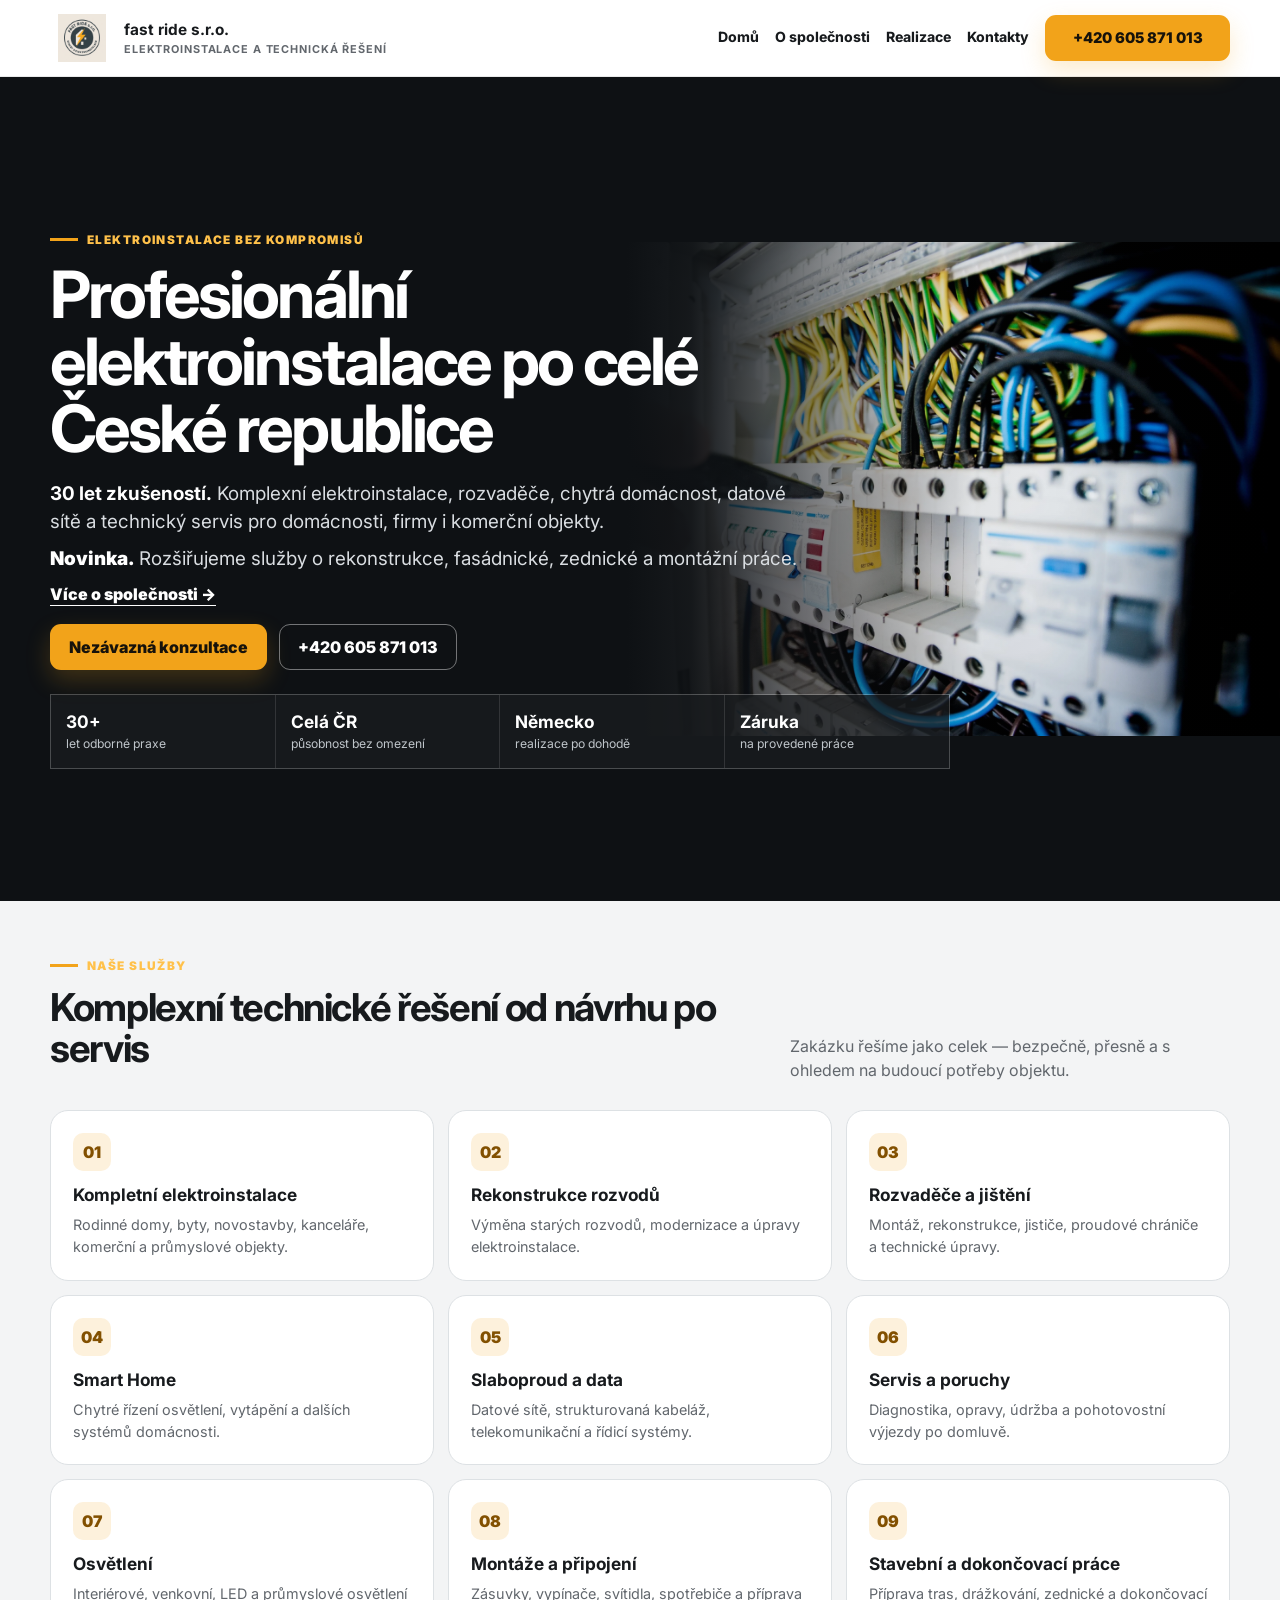
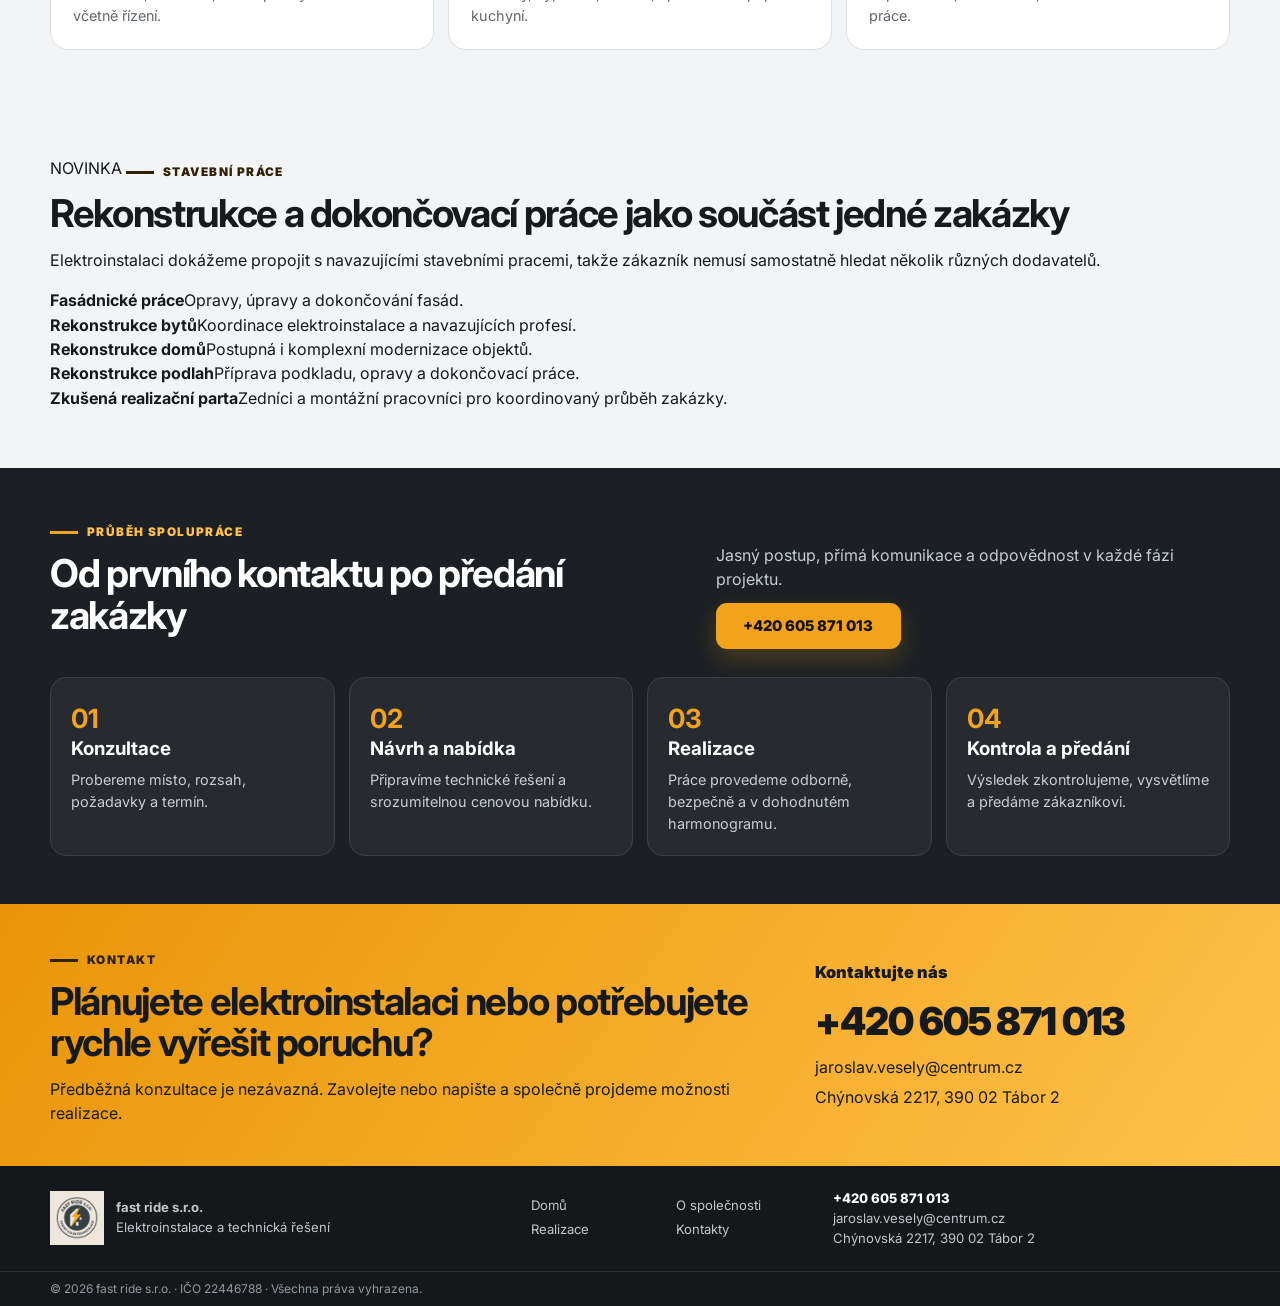
==== index.html @ cb790a4c "Add files via upload" ====
<!doctype html>
<html lang="cs">
<head>

<meta charset="utf-8">
<meta name="viewport" content="width=device-width, initial-scale=1">
<meta name="theme-color" content="#1c2024">
<link rel="icon" href="assets/logo.webp">
<link rel="preconnect" href="https://fonts.googleapis.com">
<link rel="preconnect" href="https://fonts.gstatic.com" crossorigin>
<link href="https://fonts.googleapis.com/css2?family=Inter:wght@400;500;600;700;800;900&display=swap" rel="stylesheet">
<link rel="stylesheet" href="css/style.css">

<title>Elektroinstalace, rekonstrukce a stavební práce po celé ČR | fast ride s.r.o.</title>
<meta name="description" content="fast ride s.r.o. nabízí elektroinstalace, rozvaděče, rekonstrukce bytů a domů, podlahy, fasádnické, zednické a montážní práce po celé České republice.">
<meta property="og:title" content="fast ride s.r.o. | Elektroinstalace, rekonstrukce a stavební práce">
<meta property="og:description" content="30 let zkušeností. Elektroinstalace, rekonstrukce bytů a domů, fasádnické, zednické a montážní práce po celé ČR.">
<meta property="og:image" content="https://fast-ride.cz/assets/hero-electrical.webp">
<meta property="og:type" content="website">
<script type="application/ld+json">
{
  "@context":"https://schema.org",
  "@graph":[
    {
      "@type":["Electrician","GeneralContractor","LocalBusiness"],
      "@id":"https://fast-ride.cz/#company",
      "name":"fast ride s.r.o.",
      "url":"https://fast-ride.cz/",
      "telephone":"+420605871013",
      "email":"jaroslav.vesely@centrum.cz",
      "image":"https://fast-ride.cz/assets/hero-electrical.webp",
      "areaServed":[
        {"@type":"Country","name":"Česká republika"},
        {"@type":"Country","name":"Německo"}
      ],
      "address":{
        "@type":"PostalAddress",
        "streetAddress":"Chýnovská 2217",
        "postalCode":"390 02",
        "addressLocality":"Tábor",
        "addressCountry":"CZ"
      },
      "knowsAbout":[
        "elektroinstalace","rozvaděče","rekonstrukce bytů","rekonstrukce domů",
        "rekonstrukce podlah","fasádnické práce","zednické práce","montážní práce"
      ]
    },
    {
      "@type":"WebSite",
      "@id":"https://fast-ride.cz/#website",
      "url":"https://fast-ride.cz/",
      "name":"fast ride s.r.o.",
      "inLanguage":"cs-CZ",
      "publisher":{"@id":"https://fast-ride.cz/#company"}
    }
  ]
}
</script>

<link rel="canonical" href="https://fast-ride.cz/">
<meta property="og:url" content="https://fast-ride.cz/">
<meta property="og:locale" content="cs_CZ">
<meta name="robots" content="index,follow,max-image-preview:large">

</head>
<body>

<a class="skip-link" href="#content">Přejít na obsah</a>
<header class="site-header">
  <div class="container header-inner">
    <a class="brand" href="index.html" aria-label="fast ride s.r.o. – domů">
      <img src="assets/logo.webp" alt="Logo fast ride s.r.o.">
      <span><b>fast ride s.r.o.</b><small>Elektroinstalace a technická řešení</small></span>
    </a>
    <a class="header-phone" href="tel:+420605871013" aria-label="Zavolat na číslo +420 605 871 013">
      <span>Telefon</span><b>+420 605 871 013</b>
    </a>
    <button class="menu-button" type="button" aria-expanded="false" aria-controls="main-nav">Menu</button>
    <nav id="main-nav" class="main-nav" aria-label="Hlavní navigace">
      <a href="index.html">Domů</a>
      <a href="o-spolecnosti.html">O společnosti</a>
      <a href="realizace.html">Realizace</a>
      <a href="kontakty.html">Kontakty</a>
      <a class="button button-accent nav-call phone-button" href="tel:+420605871013">+420 605 871 013</a>
    </nav>
  </div>
</header>

<main id="content">
<section class="hero">
  <div class="container hero-content">
    <div>
      <span class="eyebrow">Elektroinstalace bez kompromisů</span>
      <h1>Profesionální elektroinstalace po celé České republice</h1>
      <p class="hero-lead"><strong>30 let zkušeností.</strong> Komplexní elektroinstalace, rozvaděče, chytrá domácnost, datové sítě a technický servis pro domácnosti, firmy i komerční objekty.</p>
      <p class="hero-new"><strong>Novinka.</strong> Rozšiřujeme služby o rekonstrukce, fasádnické, zednické a montážní práce.</p>
      <a class="hero-company-link" href="o-spolecnosti.html">Více o společnosti →</a>
      <div class="hero-actions">
        <a class="button button-accent" href="kontakty.html">Nezávazná konzultace</a>
        <a class="button button-ghost" href="tel:+420605871013">+420 605 871 013</a>
      </div>
    </div>
    <div class="hero-facts" aria-label="Hlavní přednosti">
      <div><b>30+</b><span>let odborné praxe</span></div>
      <div><b>Celá ČR</b><span>působnost bez omezení</span></div>
      <div><b>Německo</b><span>realizace po dohodě</span></div>
      <div><b>Záruka</b><span>na provedené práce</span></div>
    </div>
  </div>
</section>

<section class="section compact">
  <div class="container">
    <div class="section-heading">
      <div><span class="eyebrow">Naše služby</span><h2>Komplexní technické řešení od návrhu po servis</h2></div>
      <p>Zakázku řešíme jako celek — bezpečně, přesně a s ohledem na budoucí potřeby objektu.</p>
    </div>
    <div class="service-grid">
      <article class="card service-card"><span>01</span><h3>Kompletní elektroinstalace</h3><p>Rodinné domy, byty, novostavby, kanceláře, komerční a průmyslové objekty.</p></article>
      <article class="card service-card"><span>02</span><h3>Rekonstrukce rozvodů</h3><p>Výměna starých rozvodů, modernizace a úpravy elektroinstalace.</p></article>
      <article class="card service-card"><span>03</span><h3>Rozvaděče a jištění</h3><p>Montáž, rekonstrukce, jističe, proudové chrániče a technické úpravy.</p></article>
      <article class="card service-card"><span>04</span><h3>Smart Home</h3><p>Chytré řízení osvětlení, vytápění a dalších systémů domácnosti.</p></article>
      <article class="card service-card"><span>05</span><h3>Slaboproud a data</h3><p>Datové sítě, strukturovaná kabeláž, telekomunikační a řídicí systémy.</p></article>
      <article class="card service-card"><span>06</span><h3>Servis a poruchy</h3><p>Diagnostika, opravy, údržba a pohotovostní výjezdy po domluvě.</p></article>
      <article class="card service-card"><span>07</span><h3>Osvětlení</h3><p>Interiérové, venkovní, LED a průmyslové osvětlení včetně řízení.</p></article>
      <article class="card service-card"><span>08</span><h3>Montáže a připojení</h3><p>Zásuvky, vypínače, svítidla, spotřebiče a příprava kuchyní.</p></article>
      <article class="card service-card"><span>09</span><h3>Stavební a dokončovací práce</h3><p>Příprava tras, drážkování, zednické a dokončovací práce.</p></article>
    </div>
  </div>
</section>


<section class="section construction-news" aria-labelledby="construction-news-title">
  <div class="container">
    <div class="construction-news-panel">
      <div class="construction-news-copy">
        <span class="news-badge">NOVINKA</span>
        <span class="eyebrow dark">Stavební práce</span>
        <h2 id="construction-news-title">Rekonstrukce a dokončovací práce jako součást jedné zakázky</h2>
        <p>Elektroinstalaci dokážeme propojit s navazujícími stavebními pracemi, takže zákazník nemusí samostatně hledat několik různých dodavatelů.</p>
      </div>
      <div class="construction-news-list">
        <article><b>Fasádnické práce</b><span>Opravy, úpravy a dokončování fasád.</span></article>
        <article><b>Rekonstrukce bytů</b><span>Koordinace elektroinstalace a navazujících profesí.</span></article>
        <article><b>Rekonstrukce domů</b><span>Postupná i komplexní modernizace objektů.</span></article>
        <article><b>Rekonstrukce podlah</b><span>Příprava podkladu, opravy a dokončovací práce.</span></article>
        <article><b>Zkušená realizační parta</b><span>Zedníci a montážní pracovníci pro koordinovaný průběh zakázky.</span></article>
      </div>
    </div>
  </div>
</section>

<section class="section dark-section compact">
  <div class="container">
    <div class="section-heading process-heading">
      <div><span class="eyebrow">Průběh spolupráce</span><h2>Od prvního kontaktu po předání zakázky</h2></div>
      <div class="process-contact"><p>Jasný postup, přímá komunikace a odpovědnost v každé fázi projektu.</p><a class="button button-accent phone-button" href="tel:+420605871013">+420 605 871 013</a></div>
    </div>
    <div class="process-grid">
      <article><b>01</b><h3>Konzultace</h3><p>Probereme místo, rozsah, požadavky a termín.</p></article>
      <article><b>02</b><h3>Návrh a nabídka</h3><p>Připravíme technické řešení a srozumitelnou cenovou nabídku.</p></article>
      <article><b>03</b><h3>Realizace</h3><p>Práce provedeme odborně, bezpečně a v dohodnutém harmonogramu.</p></article>
      <article><b>04</b><h3>Kontrola a předání</h3><p>Výsledek zkontrolujeme, vysvětlíme a předáme zákazníkovi.</p></article>
    </div>
  </div>
</section>

<section class="contact-band">
  <div class="container contact-band-grid">
    <div>
      <span class="eyebrow dark">Kontakt</span>
      <h2>Plánujete elektroinstalaci nebo potřebujete rychle vyřešit poruchu?</h2>
      <p>Předběžná konzultace je nezávazná. Zavolejte nebo napište a společně projdeme možnosti realizace.</p>
    </div>
    <div class="contact-band-details">
      <span class="contact-band-label">Kontaktujte nás</span>
      <a class="contact-phone-big" href="tel:+420605871013">+420 605 871 013</a>
      <a href="mailto:jaroslav.vesely@centrum.cz">jaroslav.vesely@centrum.cz</a>
      <span>Chýnovská 2217, 390 02 Tábor 2</span>
    </div>
  </div>
</section>

</main>

<footer class="site-footer">
  <div class="container footer-grid">
    <div class="footer-brand">
      <img src="assets/logo.webp" alt="" width="72" height="54">
      <p><b>fast ride s.r.o.</b><br>Elektroinstalace a technická řešení</p>
    </div>
    <nav class="footer-links" aria-label="Navigace v zápatí">
      <a href="index.html">Domů</a><a href="o-spolecnosti.html">O společnosti</a>
      <a href="realizace.html">Realizace</a><a href="kontakty.html">Kontakty</a>
    </nav>
    <div class="footer-contact">
      <a href="tel:+420605871013">+420 605 871 013</a>
      <a href="mailto:jaroslav.vesely@centrum.cz">jaroslav.vesely@centrum.cz</a>
      <span>Chýnovská 2217, 390 02 Tábor 2</span>
    </div>
  </div>
  <div class="footer-legal"><div class="container">© <span data-year></span> fast ride s.r.o. · IČO 22446788 · Všechna práva vyhrazena.</div></div>
</footer>
<script src="js/main.js"></script>

</body></html>
---- css/style.css ----
:root{
 --bg:#f3f4f5;--surface:#fff;--ink:#171a1d;--muted:#62676d;--line:#dde1e4;
 --dark:#1c2024;--dark2:#0e1114;--accent:#f2a31a;--accent2:#ffc14a;
 --radius:18px;--shadow:0 16px 42px rgba(12,18,24,.10);--max:1180px;
}
*{box-sizing:border-box}
html{scroll-behavior:smooth}
body{margin:0;font-family:Inter,system-ui,-apple-system,"Segoe UI",sans-serif;background:var(--bg);color:var(--ink);line-height:1.52}
img{display:block;max-width:100%}
a{color:inherit;text-decoration:none}
button{font:inherit}
.container{width:min(calc(100% - 44px),var(--max));margin-inline:auto}
.skip-link{position:absolute;left:-9999px}.skip-link:focus{left:16px;top:16px;z-index:999;background:#fff;padding:10px}
.site-header{position:sticky;top:0;z-index:50;background:rgba(255,255,255,.94);backdrop-filter:blur(14px);border-bottom:1px solid rgba(20,25,30,.09)}
.header-inner{height:76px;display:flex;align-items:center;gap:22px}
.brand{display:flex;align-items:center;gap:10px;min-width:260px}
.brand img{width:64px;height:48px;object-fit:contain}
.brand b{display:block;font-size:.96rem}.brand small{display:block;color:var(--muted);font-size:.68rem;text-transform:uppercase;letter-spacing:.08em;font-weight:700}
.header-phone{display:none}
.main-nav{display:flex;align-items:center;gap:16px;font-weight:750;font-size:.88rem;margin-left:auto}
.main-nav:before{display:none}
.main-nav>a:not(.button){padding:9px 0;border-bottom:2px solid transparent}.main-nav>a:hover{border-color:var(--accent)}
.menu-button{display:none;background:#fff;border:1px solid var(--line);border-radius:10px;padding:9px 12px;font-weight:800}
.button{display:inline-flex;align-items:center;justify-content:center;min-height:46px;padding:0 18px;border-radius:11px;font-weight:850;border:1px solid transparent;white-space:nowrap;transition:.2s}
.button:hover{transform:translateY(-1px)}
.button-accent{background:var(--accent);color:#16120b;box-shadow:0 10px 24px rgba(242,163,26,.22)}
.button-dark{background:var(--dark);color:#fff}.button-ghost{border-color:rgba(255,255,255,.42);color:#fff}
.text-link{font-weight:800;color:#fff;border-bottom:1px solid rgba(255,255,255,.45)}
.eyebrow{display:inline-flex;align-items:center;gap:9px;color:var(--accent2);font-size:.74rem;text-transform:uppercase;letter-spacing:.12em;font-weight:900;margin-bottom:12px}
.eyebrow:before{content:"";width:28px;height:3px;background:var(--accent)}
.eyebrow.dark{color:#302207}.eyebrow.dark:before{background:#302207}
h1,h2,h3,p{margin-top:0}
h1{font-size:clamp(2.45rem,5.1vw,5rem);line-height:1.03;letter-spacing:-.045em;margin-bottom:17px}
h2{font-size:clamp(1.8rem,3vw,3rem);line-height:1.08;letter-spacing:-.035em;margin-bottom:13px}
h3{line-height:1.2;margin-bottom:8px}
.hero{position:relative;color:#fff;overflow:hidden;background:var(--dark2)}
.hero:before{content:"";position:absolute;inset:0;background:linear-gradient(90deg,rgba(8,10,12,.78) 0%,rgba(8,10,12,.47) 45%,rgba(8,10,12,.03) 100%),url("../assets/hero-electrical.webp") 78% center/auto 92% no-repeat;background-color:#11161a}
.hero-content{position:relative;z-index:1;min-height:calc(100svh - 76px);max-height:760px;padding:42px 0 28px;display:flex;flex-direction:column;justify-content:center}
.hero-content>div:first-child{max-width:825px}
.hero-lead{font-size:clamp(1rem,1.55vw,1.18rem);color:#d9dde1;max-width:790px;margin-bottom:8px}
.hero-lead strong,.hero-new strong{color:#fff}
.hero-new{color:#eef0f2;margin:0 0 19px}
.hero-actions{display:flex;align-items:center;flex-wrap:wrap;gap:12px}
.hero-facts{margin-top:28px;display:grid;grid-template-columns:repeat(4,1fr);background:rgba(255,255,255,.12);border:1px solid rgba(255,255,255,.14);max-width:900px}
.hero-facts div{padding:14px 15px;background:rgba(14,17,20,.72);border-right:1px solid rgba(255,255,255,.12)}
.hero-facts div:last-child{border:0}.hero-facts b{display:block;font-size:1.08rem}.hero-facts span{display:block;color:#bfc5ca;font-size:.76rem}
.section{padding:58px 0}.section.compact{padding:48px 0}
.section-heading{display:flex;justify-content:space-between;align-items:end;gap:28px;margin-bottom:28px}
.section-heading>div{max-width:710px}.section-heading>p{max-width:440px;margin:0;color:var(--muted)}
.service-grid{display:grid;grid-template-columns:repeat(3,1fr);gap:14px}
.card{background:var(--surface);border:1px solid var(--line);border-radius:var(--radius);padding:22px}
.service-card>span{display:grid;place-items:center;width:38px;height:38px;border-radius:10px;background:rgba(242,163,26,.15);font-weight:900;color:#825000;margin-bottom:14px}
.service-card h3{font-size:1.08rem}.service-card p{color:var(--muted);font-size:.9rem;margin:0}
.dark-section{background:var(--dark);color:#fff}.dark-section .section-heading p{color:#c6cbd0}
.process-grid{display:grid;grid-template-columns:repeat(4,1fr);gap:14px}
.process-grid article,.value-grid article{padding:20px;border:1px solid #3b4045;border-radius:16px;background:#272b2f}
.process-grid b{color:var(--accent);font-size:1.65rem}.process-grid p,.value-grid p{color:#c8cdd1;margin:0;font-size:.9rem}
.contact-band{background:linear-gradient(125deg,#e99507,#ffc14a);padding:40px 0}
.contact-band-grid{display:grid;grid-template-columns:1.4fr .8fr;gap:38px;align-items:center}
.contact-band-grid p{margin-bottom:0}.contact-band-details{display:flex;flex-direction:column;align-items:flex-start;gap:5px}
.contact-phone-big{font-size:clamp(1.65rem,3vw,2.5rem);font-weight:950;letter-spacing:-.03em;white-space:nowrap}
.contact-band-details .button{margin-top:9px}
.site-footer{background:#15181b;color:#fff}
.footer-grid{padding:22px 0;display:grid;grid-template-columns:1.15fr .7fr 1fr;align-items:center;gap:24px}
.footer-brand{display:flex;align-items:center;gap:12px}.footer-brand p{margin:0;font-size:.82rem;color:#c0c6ca}
.footer-links{display:grid;grid-template-columns:repeat(2,1fr);gap:4px 12px;font-size:.82rem;color:#c0c6ca}
.footer-contact{display:flex;flex-direction:column;font-size:.82rem;color:#c0c6ca;line-height:1.55}
.footer-contact a:first-child{color:#fff;font-weight:800}.footer-legal{border-top:1px solid #2c3034;padding:8px 0;color:#90979d;font-size:.75rem}
.page-hero{background:var(--dark2);color:#fff;padding:48px 0 40px}
.page-hero h1{max-width:1000px;font-size:clamp(2.4rem,4.8vw,4.5rem)}
.page-hero p{color:#c5cbd0;max-width:770px;margin:0;font-size:1.04rem}
.compact-hero{padding-bottom:34px}
.split{display:grid;grid-template-columns:1fr 1fr;gap:34px;align-items:center}
.image-panel{min-height:390px;border-radius:22px;box-shadow:var(--shadow);background-position:center;background-size:cover}
.image-panel.electrical{background-image:url("../assets/electro-panel.webp")}
.image-panel.construction{background-image:url("../assets/construction.webp")}
.check-grid{display:grid;grid-template-columns:repeat(2,1fr);gap:8px 16px;margin-top:20px}
.check-grid span{color:var(--muted);font-size:.9rem}.check-grid span:before{content:"✓";color:#9b6200;font-weight:900;margin-right:8px}
.one-column{grid-template-columns:1fr}
.value-grid{display:grid;grid-template-columns:repeat(3,1fr);gap:14px}
.standards-section{background:#e9ecee}
.standards-grid{display:grid;grid-template-columns:repeat(4,1fr);gap:12px}
.standards-grid .card{padding:18px}.standards-grid h3{font-size:.98rem}.standards-grid p{font-size:.82rem;color:var(--muted);margin:0}
.awards-section{background:#fff}
.awards-grid{display:block}
.award-cards{display:grid;grid-template-columns:repeat(2,1fr);gap:12px}
.award-cards article,.region-card{border:1px solid var(--line);border-radius:18px;padding:22px;background:#fafafa}
.award-cards b{display:block;font-size:1.15rem}.award-cards span{color:var(--muted);font-size:.85rem}
.region-card{background:var(--dark);color:#fff}.region-card p{color:#c6cbd0;margin:0}
.project-note{border-left:4px solid var(--accent);background:#fff7e8;padding:14px 16px;border-radius:10px;margin-bottom:22px;color:#604c28}
.project-grid{display:grid;grid-template-columns:repeat(4,1fr);gap:14px}
.project-card{background:#fff;border:1px solid var(--line);border-radius:18px;overflow:hidden}
.project-card img{width:100%;aspect-ratio:4/2.6;object-fit:cover}
.project-card>div{padding:18px}.project-card>div>span{color:#915a00;text-transform:uppercase;letter-spacing:.09em;font-size:.7rem;font-weight:900}
.project-card h2{font-size:1.13rem;margin:8px 0}.project-card p{font-size:.84rem;color:var(--muted);min-height:62px}
.project-card button{border:1px solid var(--line);background:#f4f5f6;padding:9px 11px;border-radius:9px;font-weight:750;color:#777}
.project-ending{text-align:center;margin:22px 0 0;color:var(--muted)}
.contact-hero-grid{display:grid;grid-template-columns:1.2fr .8fr;gap:34px;align-items:end}
.contact-primary{border-left:3px solid var(--accent);padding-left:24px}.contact-primary>span:not(.eyebrow){color:var(--accent2);font-weight:900;text-transform:uppercase;font-size:.74rem;letter-spacing:.1em}
.contact-primary h2{font-size:1.65rem;margin:8px 0 2px}.contact-primary p{margin:0 0 10px}.contact-primary>a{display:block}.contact-phone-big.light{color:#fff}
.contact-layout{display:grid;grid-template-columns:1.15fr .85fr;gap:28px}
.contact-info-list{display:grid;grid-template-columns:repeat(2,1fr);gap:10px;margin-top:20px}
.contact-info-list div{background:#fff;border:1px solid var(--line);border-radius:13px;padding:14px}
.contact-info-list b{display:block;font-size:.76rem;text-transform:uppercase;letter-spacing:.07em;color:#855400;margin-bottom:4px}
.contact-info-list span,.contact-info-list a{font-size:.9rem;color:var(--muted)}
.prepare-card{background:var(--dark);color:#fff;border-radius:20px;padding:25px}
.prepare-card ul{padding-left:20px;color:#c7ccd0}.prepare-card .button{margin-top:8px}
.company-data-grid{display:grid;grid-template-columns:repeat(3,1fr);gap:14px}
.company-data-grid article{background:#292d31;border:1px solid #3d4247;border-radius:15px;padding:18px}
.company-data-grid b{display:block;color:var(--accent);margin-bottom:6px}.company-data-grid span{color:#d1d5d8;font-size:.9rem}
@media(max-width:1000px){
 .header-phone{display:none}.main-nav{gap:13px}
 .hero-facts{grid-template-columns:repeat(3,1fr)}
 .hero-facts div:nth-child(3),.hero-facts div:nth-child(6){border-right:0}
 .service-grid,.value-grid{grid-template-columns:repeat(2,1fr)}
 .standards-grid,.project-grid{grid-template-columns:repeat(2,1fr)}
}
@media(max-width:780px){
 .container{width:min(calc(100% - 28px),var(--max))}
 .header-inner{height:68px}.brand{min-width:0}.brand span{display:none}
 .menu-button{display:block;margin-left:auto}.main-nav{display:none;position:absolute;top:68px;left:14px;right:14px;background:#fff;padding:14px;border-radius:14px;box-shadow:var(--shadow);flex-direction:column;align-items:stretch}
 .main-nav.open{display:flex}.main-nav a{text-align:center}.nav-call{display:none}
 .hero-content{min-height:auto;max-height:none;padding:38px 0 24px}
 .hero-facts{grid-template-columns:repeat(2,1fr)}
 .hero-facts div:nth-child(odd){border-right:1px solid rgba(255,255,255,.12)}.hero-facts div:nth-child(even){border-right:0}
 .section-heading{align-items:flex-start;flex-direction:column;gap:8px}
 .process-grid{grid-template-columns:repeat(2,1fr)}
 .contact-band-grid,.split,.awards-grid,.contact-hero-grid,.contact-layout{grid-template-columns:1fr}
 .reverse-mobile .image-panel{order:-1}
 .footer-grid{grid-template-columns:1fr 1fr}.footer-brand{grid-column:1/-1}
 .contact-primary{margin-top:8px}.project-card p{min-height:auto}
}
@media(max-width:520px){
 h1{font-size:2.35rem}.page-hero h1{font-size:2.25rem}
 .hero-actions{align-items:stretch;flex-direction:column}.hero-actions .button{width:100%}.text-link{align-self:flex-start}
 .hero-facts,.service-grid,.process-grid,.value-grid,.standards-grid,.project-grid,.check-grid,.award-cards,.contact-info-list,.company-data-grid{grid-template-columns:1fr}
 .hero-facts div{border-right:0!important;border-bottom:1px solid rgba(255,255,255,.12)}
 .hero-facts div:last-child{border-bottom:0}
 .section.compact{padding:38px 0}.page-hero{padding:38px 0 32px}
 .image-panel{min-height:280px}
 .footer-grid{grid-template-columns:1fr;gap:13px}.footer-brand{grid-column:auto}.footer-links{grid-template-columns:repeat(4,auto);gap:10px;font-size:.75rem}
 .contact-phone-big{font-size:1.55rem}
}

.more-company-link{
 display:inline-flex;margin-top:12px;color:#fff;font-weight:850;
 border:1px solid rgba(255,255,255,.35);border-radius:10px;padding:9px 14px;
 background:rgba(12,15,18,.28)
}
.process-contact{max-width:440px;display:flex;flex-direction:column;align-items:flex-start;gap:12px}
.process-contact p{margin:0;color:#c6cbd0}
.contact-band-label{font-size:1.02rem;font-weight:900;margin-bottom:2px}
.region-card-full{margin-top:16px}
.project-card{display:flex;flex-direction:column}
.project-card>div{display:flex;flex-direction:column;flex:1}
.project-card button{margin-top:auto;align-self:flex-start}
.contact-primary{align-self:start}
.contact-primary>.eyebrow{margin-bottom:8px}
.site-footer img{width:auto!important;height:54px!important;object-fit:contain!important}

@media(max-width:1100px){.main-nav:before{display:none}}
@media(max-width:780px){
 .process-contact{max-width:none}
 .contact-primary{padding-left:0;border-left:0}
}


/* Final contact-page layout */
.contact-hero-grid-final{
  align-items:start;
}
.contact-primary-final{
  padding-left:0;
  border-left:0;
}
.contact-primary-final .eyebrow{
  margin-bottom:10px;
}
.contact-role{
  margin:0 0 8px;
  color:#c5cbd0;
  font-size:.92rem;
}
.contact-email-light{
  color:#d8dde0;
  margin-top:2px;
  font-size:.92rem;
}
.contact-meta{
  display:grid;
  gap:7px;
  margin-top:16px;
}
.contact-meta div{
  display:grid;
  grid-template-columns:145px 1fr;
  gap:10px;
  align-items:start;
}
.contact-meta b{
  color:var(--accent2);
  font-size:.74rem;
  text-transform:uppercase;
  letter-spacing:.07em;
}
.contact-meta span{
  color:#c8cdd1;
  font-size:.84rem;
}
.contact-prep-section{
  background:#eef0f2;
  padding:34px 0;
}
.prepare-card-light{
  background:#fff;
  color:var(--ink);
  border:1px solid var(--line);
  border-radius:18px;
  padding:22px 24px;
  display:grid;
  grid-template-columns:1.1fr 1fr auto;
  gap:24px;
  align-items:center;
}
.prepare-card-light p{
  color:var(--muted);
  margin-bottom:0;
  font-size:.9rem;
}
.prepare-card-light ul{
  margin:0;
  color:var(--muted);
  padding-left:20px;
  font-size:.88rem;
}
.prepare-card-light .button{
  align-self:center;
}
.company-data-section{
  padding:28px 0;
}
.company-data-section .section-heading{
  margin-bottom:14px;
}
.company-data-section .section-heading h2{
  margin-bottom:0;
  font-size:clamp(1.55rem,2.6vw,2.35rem);
}
.company-data-section .company-data-grid article{
  padding:13px 16px;
}
.company-data-section .company-data-grid b{
  margin-bottom:3px;
}
@media(max-width:900px){
  .prepare-card-light{
    grid-template-columns:1fr;
    gap:14px;
  }
  .prepare-card-light .button{
    justify-self:start;
  }
}
@media(max-width:620px){
  .contact-meta div{
    grid-template-columns:1fr;
    gap:2px;
  }
  .contact-prep-section{
    padding:28px 0;
  }
  .company-data-section{
    padding:24px 0;
  }
}


/* Correction 3 */
.hero-new{
  font-size:clamp(1rem,1.55vw,1.18rem);
  color:#d9dde1;
  max-width:790px;
  margin:0 0 8px;
}
.hero-new strong{
  color:#fff;
  font-weight:900;
}
.hero-company-link{
  display:inline-block;
  color:#fff;
  font-weight:900;
  text-decoration:underline;
  text-underline-offset:5px;
  margin:0 0 18px;
}
.hero-company-link:hover{
  color:var(--accent2);
}
.hero-actions{
  margin-top:0;
}
.hero-facts{
  margin-top:24px;
}
.plain-info-block{
  max-width:920px;
}
.plain-info-block h2{
  margin-bottom:14px;
}
.plain-info-block p{
  margin:0 0 7px;
  color:var(--muted);
}
.region-plain{
  margin-top:26px;
  padding-top:22px;
  border-top:1px solid var(--line);
}
.awards-section{
  padding-bottom:34px!important;
}
.prep-email-button{
  justify-self:center!important;
  margin-right:42px;
}
@media(max-width:900px){
  .prep-email-button{
    justify-self:start!important;
    margin-right:0;
  }
}
@media(max-width:780px){
  .hero:before{
    background:linear-gradient(90deg,rgba(8,10,12,.76),rgba(8,10,12,.32)),url("../assets/hero-electrical.webp") 70% center/cover no-repeat;
  }
}


/* Correction 4 */
.brand small{
  white-space:nowrap;
}
.brand small i{
  font-style:normal;
  color:#25292d;
  font-weight:850;
  letter-spacing:.02em;
  margin-left:4px;
}

/* Restore the original electrical-panel photograph, keep it bright and avoid excessive enlargement. */
.hero:before{
  background:
    linear-gradient(90deg,rgba(8,10,12,.74) 0%,rgba(8,10,12,.40) 46%,rgba(8,10,12,.02) 100%),
    url("../assets/electro-panel.webp") 74% center / auto 90% no-repeat;
  background-color:#11161a;
}
.hero-company-link{
  margin-bottom:18px;
}
.contact-primary-final{
  padding-bottom:0;
}
.contact-meta{
  margin-top:12px;
}
.contact-hero{
  padding-bottom:34px;
}
@media(max-width:1040px){
  .brand small i{
    display:block;
    margin-left:0;
    margin-top:2px;
  }
}
@media(max-width:780px){
  .brand small{
    display:none;
  }
  .hero:before{
    background:
      linear-gradient(90deg,rgba(8,10,12,.76),rgba(8,10,12,.27)),
      url("../assets/electro-panel.webp") 67% center / cover no-repeat;
  }
}


/* Correction 5: refined hero composition */
.hero{
  background:#0e1114;
}
.hero:before{
  background:
    linear-gradient(90deg,
      #0e1114 0%,
      #0e1114 49%,
      rgba(14,17,20,.96) 54%,
      rgba(14,17,20,.55) 63%,
      rgba(14,17,20,.08) 76%,
      rgba(14,17,20,0) 100%
    ),
    url("../assets/electro-panel.webp") right center / 58% auto no-repeat;
  background-color:#0e1114;
}
.hero-content>div:first-child{
  max-width:760px;
}
@media(max-width:1000px){
  .hero:before{
    background:
      linear-gradient(90deg,
        #0e1114 0%,
        #0e1114 44%,
        rgba(14,17,20,.88) 55%,
        rgba(14,17,20,.15) 100%
      ),
      url("../assets/electro-panel.webp") right center / 64% auto no-repeat;
  }
}
@media(max-width:780px){
  .hero:before{
    background:
      linear-gradient(180deg,
        rgba(14,17,20,.88) 0%,
        rgba(14,17,20,.70) 48%,
        rgba(14,17,20,.38) 100%
      ),
      url("../assets/electro-panel.webp") 68% center / cover no-repeat;
  }
}




/* Final photo scale: larger, balanced with the adjacent text */
.split{
  grid-template-columns:minmax(390px, .95fr) minmax(0, 1.05fr);
  gap:30px;
  align-items:center;
}
.about-photo{
  margin:0;
  justify-self:center;
  align-self:center;
  background:#fff;
  border-radius:16px;
  box-shadow:var(--shadow);
  overflow:hidden;
}
.about-photo img{
  display:block;
  width:100%;
  height:auto;
  object-fit:contain;
}
.about-photo-electrician{
  width:min(100%, 455px);
}
.about-photo-finishing{
  width:min(100%, 480px);
}
@media(max-width:1000px){
  .split{
    grid-template-columns:minmax(330px, .9fr) minmax(0, 1.1fr);
    gap:24px;
  }
  .about-photo-electrician{
    width:min(100%, 410px);
  }
  .about-photo-finishing{
    width:min(100%, 430px);
  }
}
@media(max-width:780px){
  .split{
    grid-template-columns:1fr;
  }
  .about-photo,
  .about-photo-electrician,
  .about-photo-finishing{
    width:min(100%, 420px);
  }
}
@media(max-width:520px){
  .about-photo,
  .about-photo-electrician,
  .about-photo-finishing{
    width:100%;
  }
}

/* Exact equal dimensions for the two approved photographs */
.about-photo-electrician,
.about-photo-finishing{
  width:min(100%, 480px) !important;
}
.about-photo-electrician img,
.about-photo-finishing img{
  width:100%;
  height:auto;
  aspect-ratio:1170 / 1167;
  object-fit:cover;
}

/* FINAL: two separate photographs with exactly equal displayed dimensions */
.about-photo-electrician,
.about-photo-finishing{
  width:min(100%, 480px) !important;
  aspect-ratio:768 / 1023;
  margin:0;
  align-self:center;
  justify-self:center;
  overflow:hidden;
  background:#fff;
  border-radius:16px;
  box-shadow:var(--shadow);
}
.about-photo-electrician img,
.about-photo-finishing img{
  display:block;
  width:100%;
  height:100% !important;
  object-fit:cover;
  object-position:center;
}

/* Balance image and copy so neither creates unnecessary blank space */
.split{
  grid-template-columns:minmax(390px, .98fr) minmax(0, 1.02fr);
  gap:28px;
  align-items:center;
}
.phone-button{
  min-width:185px;
  padding-inline:20px;
  font-size:.92rem;
}
.brand small i{
  font-style:normal;
  white-space:nowrap;
  margin-left:7px;
}
@media(max-width:1000px){
  .about-photo-electrician,
  .about-photo-finishing{
    width:min(100%, 430px) !important;
  }
  .split{
    grid-template-columns:minmax(330px,.95fr) minmax(0,1.05fr);
    gap:24px;
  }
}
@media(max-width:780px){
  .split{
    grid-template-columns:1fr;
  }
  .about-photo-electrician,
  .about-photo-finishing{
    width:min(100%, 420px) !important;
  }
}
@media(max-width:520px){
  .about-photo-electrician,
  .about-photo-finishing{
    width:100% !important;
  }
  .phone-button{
    min-width:0;
    width:100%;
  }
}

/* FINAL REVISION: smaller equal photographs and compact balanced layout */
.about-photo-electrician,
.about-photo-finishing{
  width:min(100%, 390px) !important;
  aspect-ratio:768 / 1023;
}
.about-photo-electrician img,
.about-photo-finishing img{
  width:100%;
  height:100% !important;
  object-fit:cover;
  object-position:center;
}
.split{
  grid-template-columns:minmax(330px, .9fr) minmax(0, 1.1fr);
  gap:24px;
  align-items:center;
}
.brand small{
  white-space:nowrap;
}
@media(max-width:1000px){
  .about-photo-electrician,
  .about-photo-finishing{
    width:min(100%, 360px) !important;
  }
  .split{
    grid-template-columns:minmax(300px,.9fr) minmax(0,1.1fr);
    gap:22px;
  }
}
@media(max-width:780px){
  .split{
    grid-template-columns:1fr;
  }
  .about-photo-electrician,
  .about-photo-finishing{
    width:min(100%, 360px) !important;
  }
}
@media(max-width:520px){
  .about-photo-electrician,
  .about-photo-finishing{
    width:100% !important;
  }
}
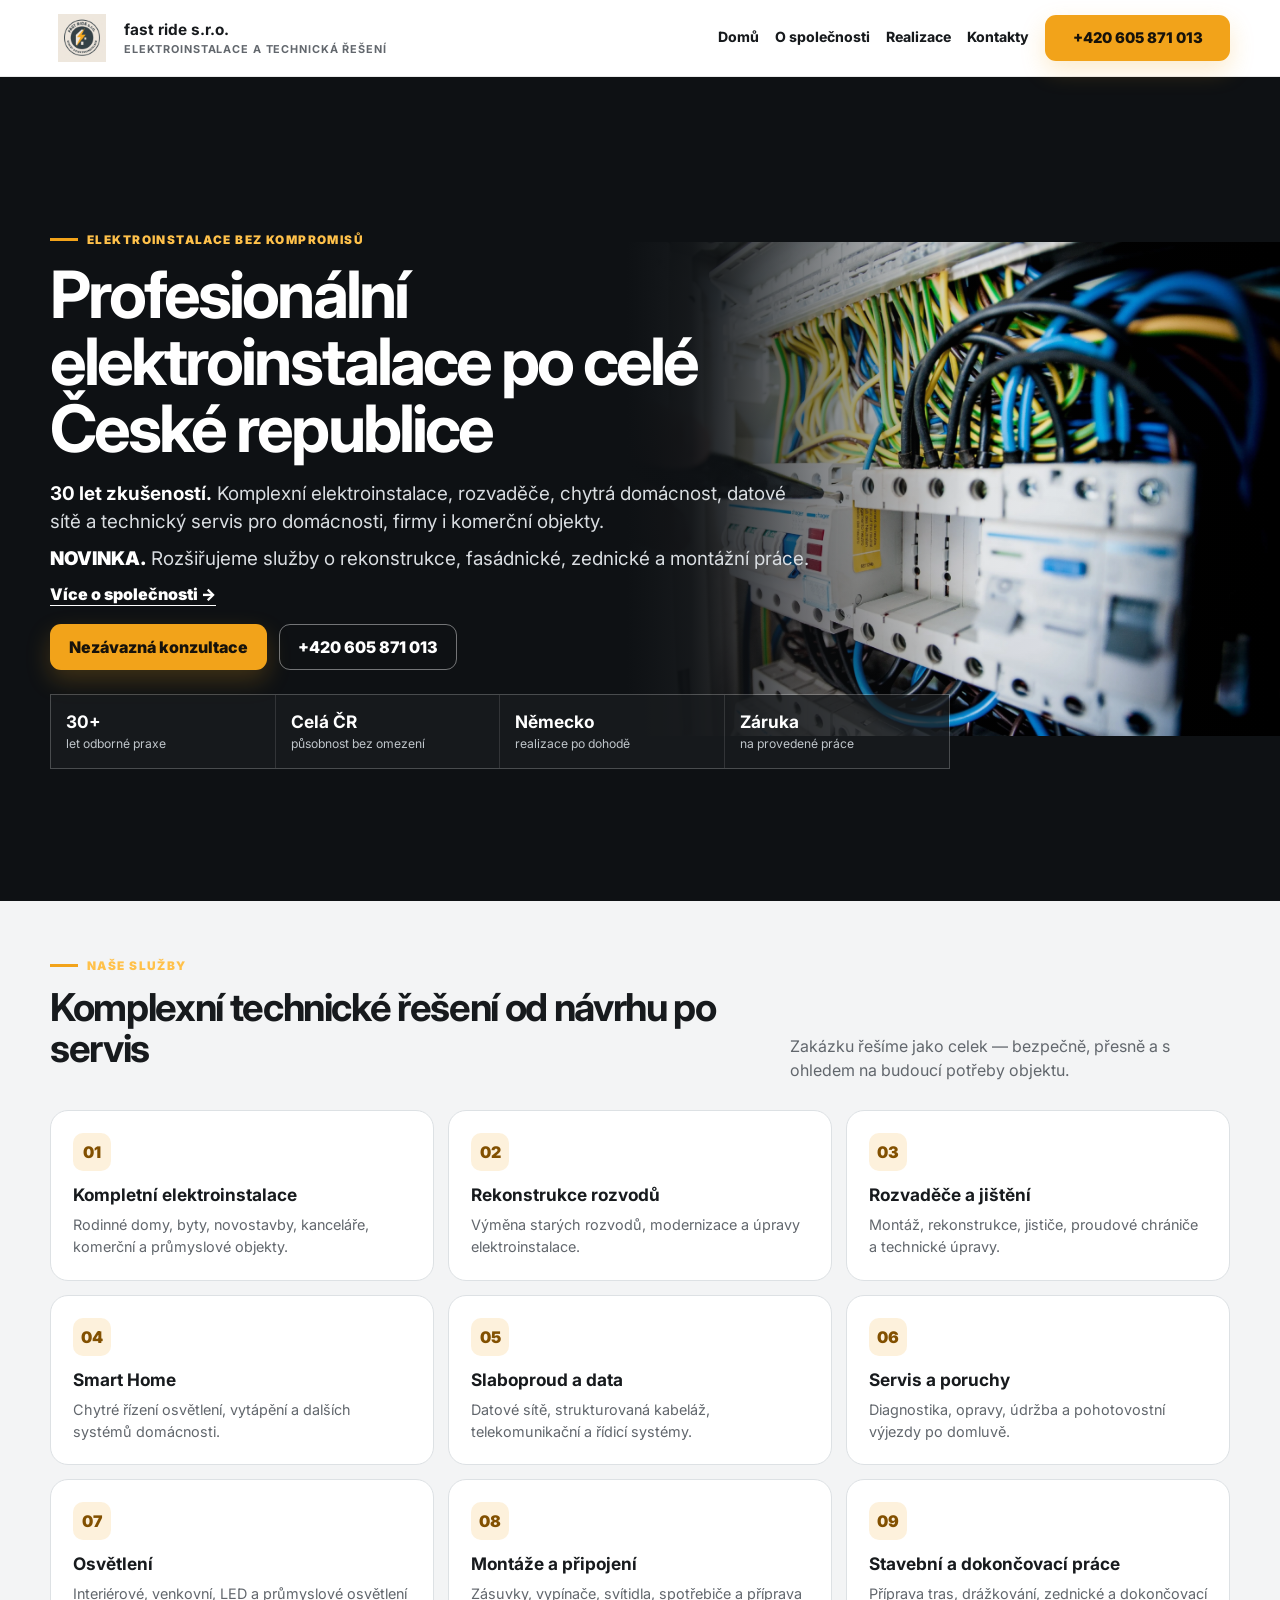
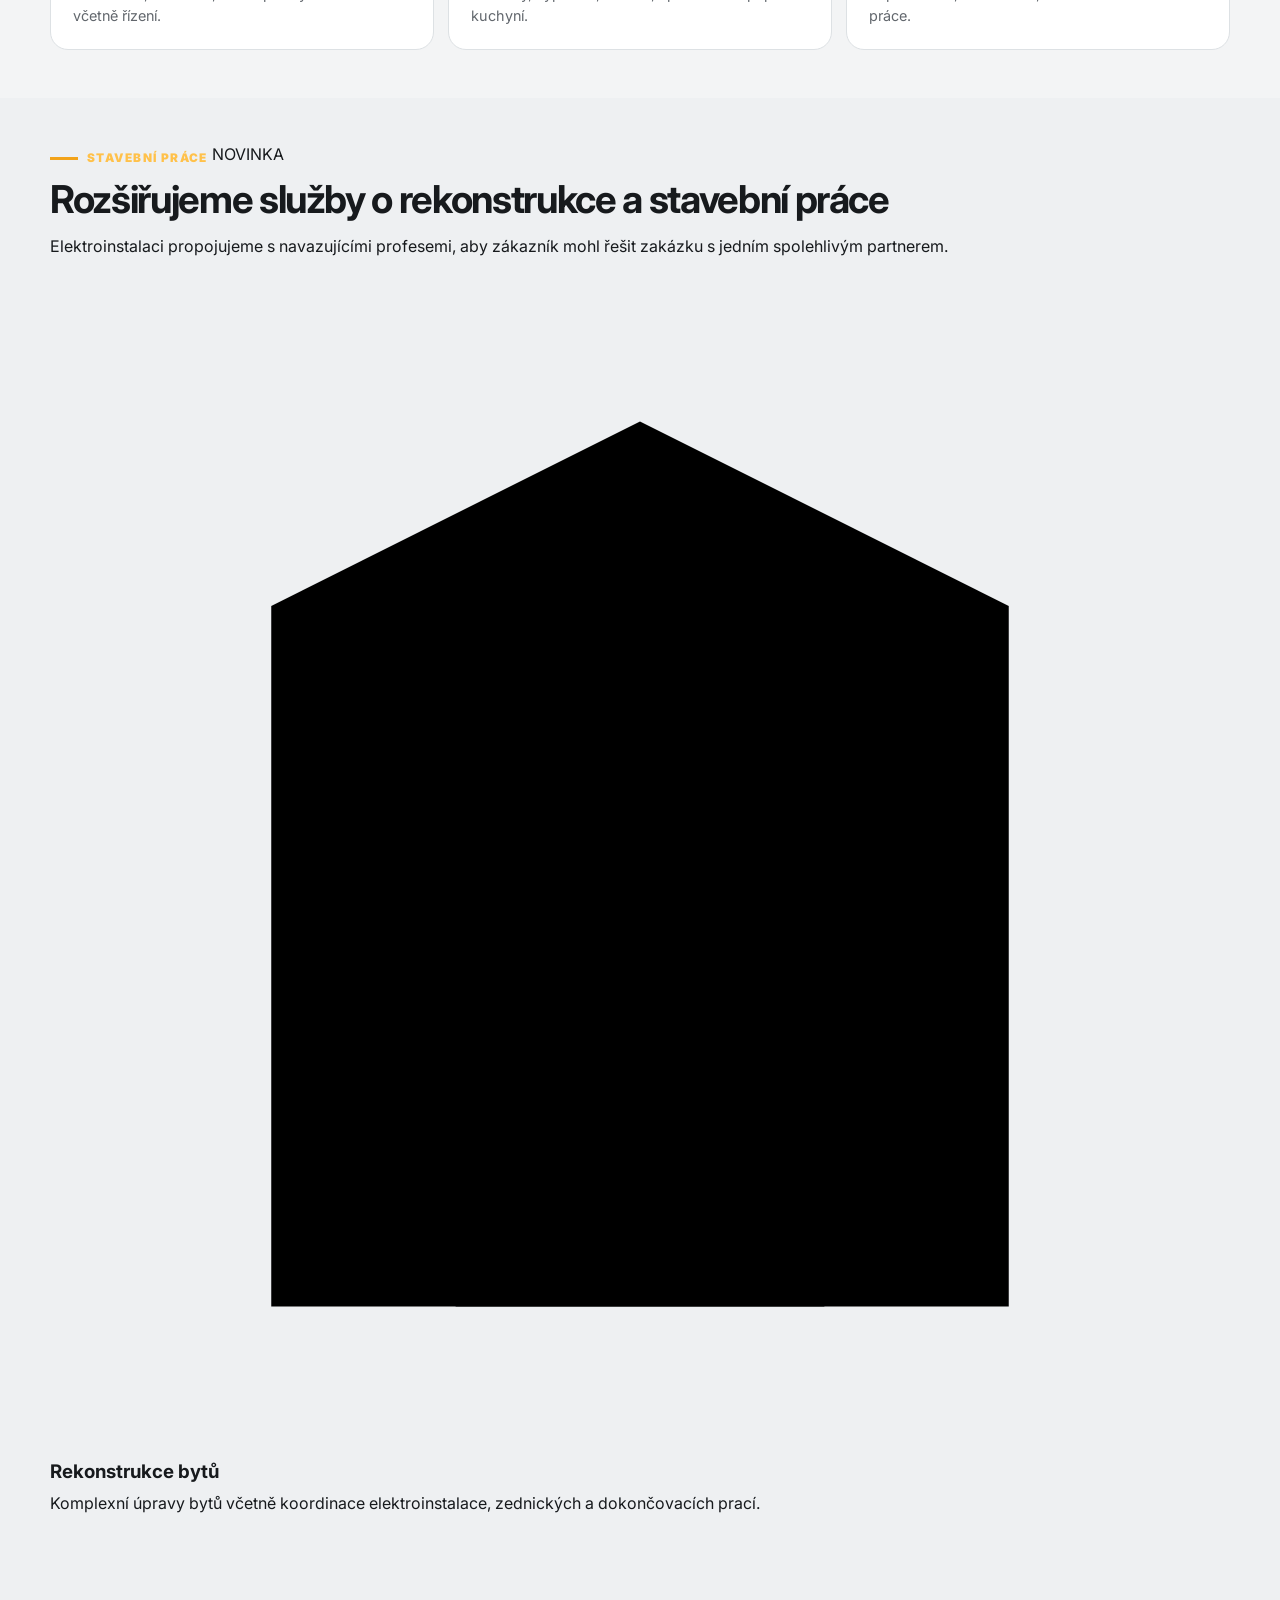
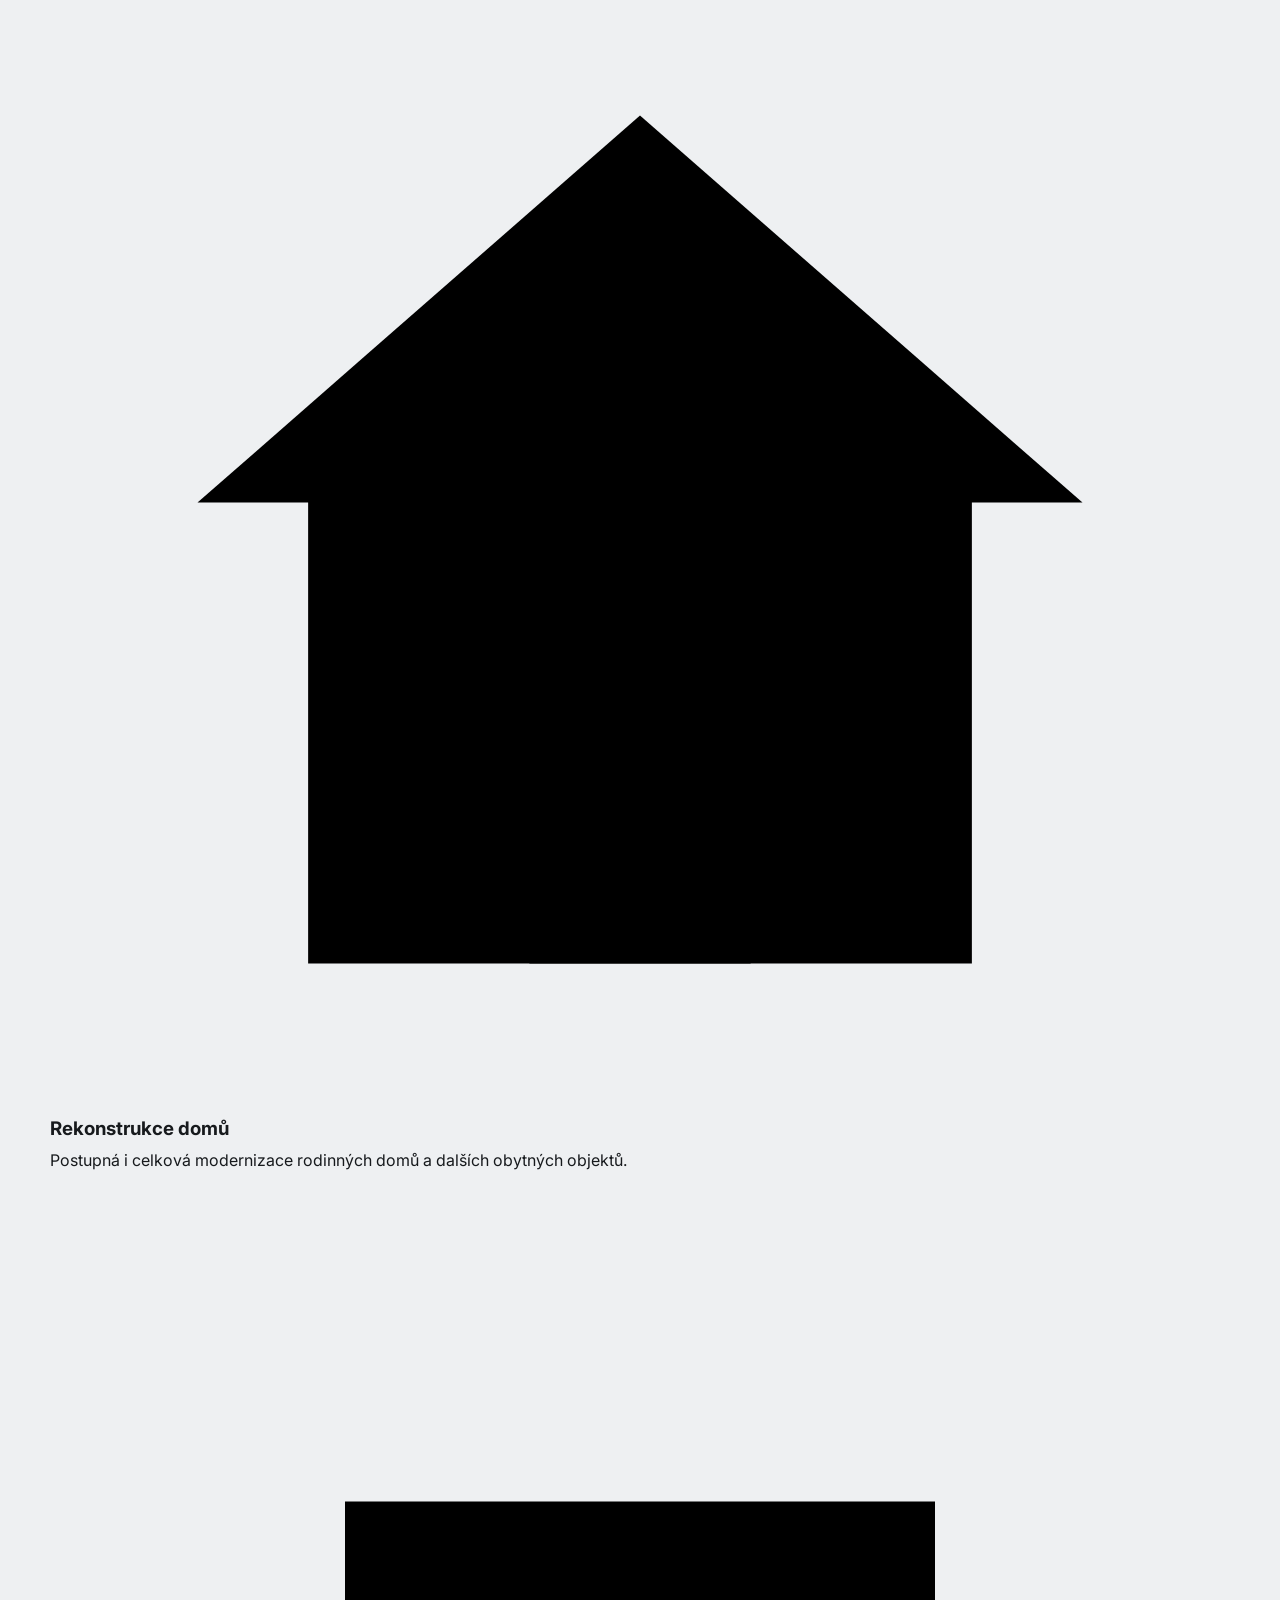
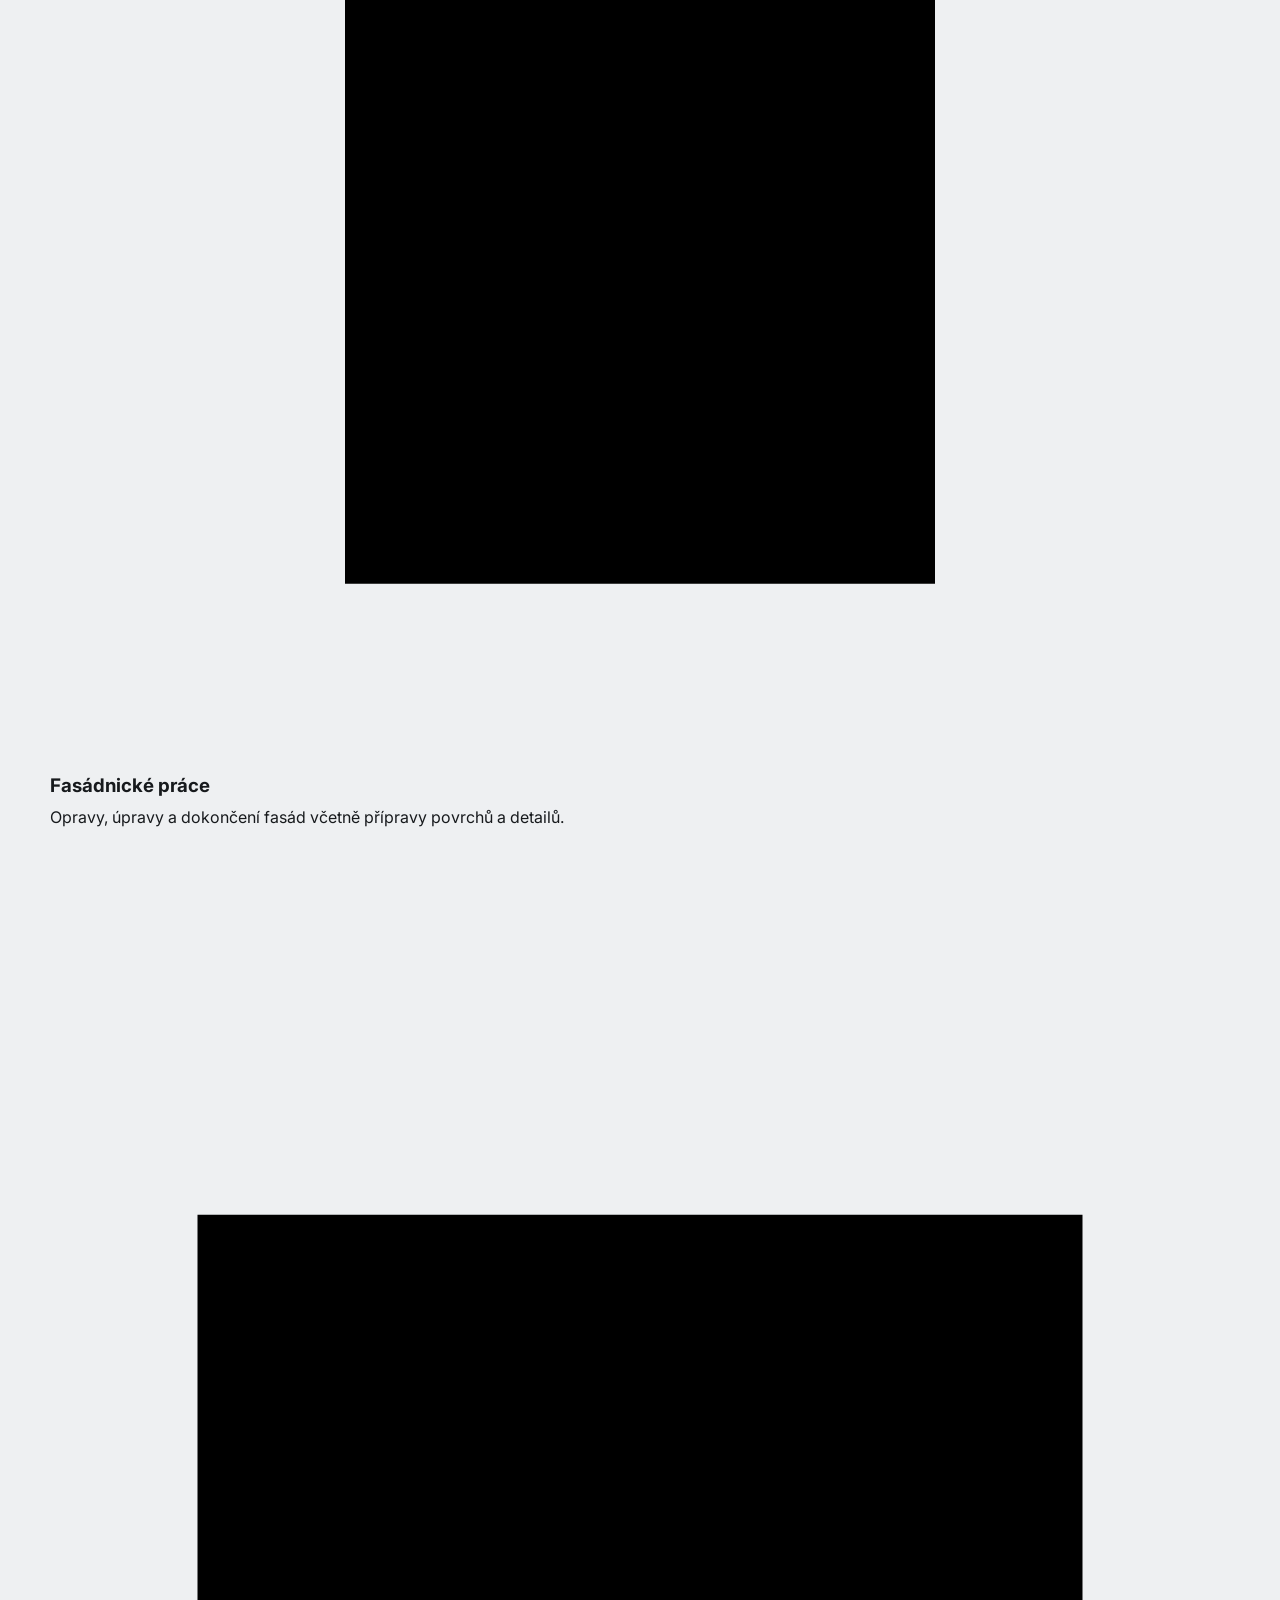
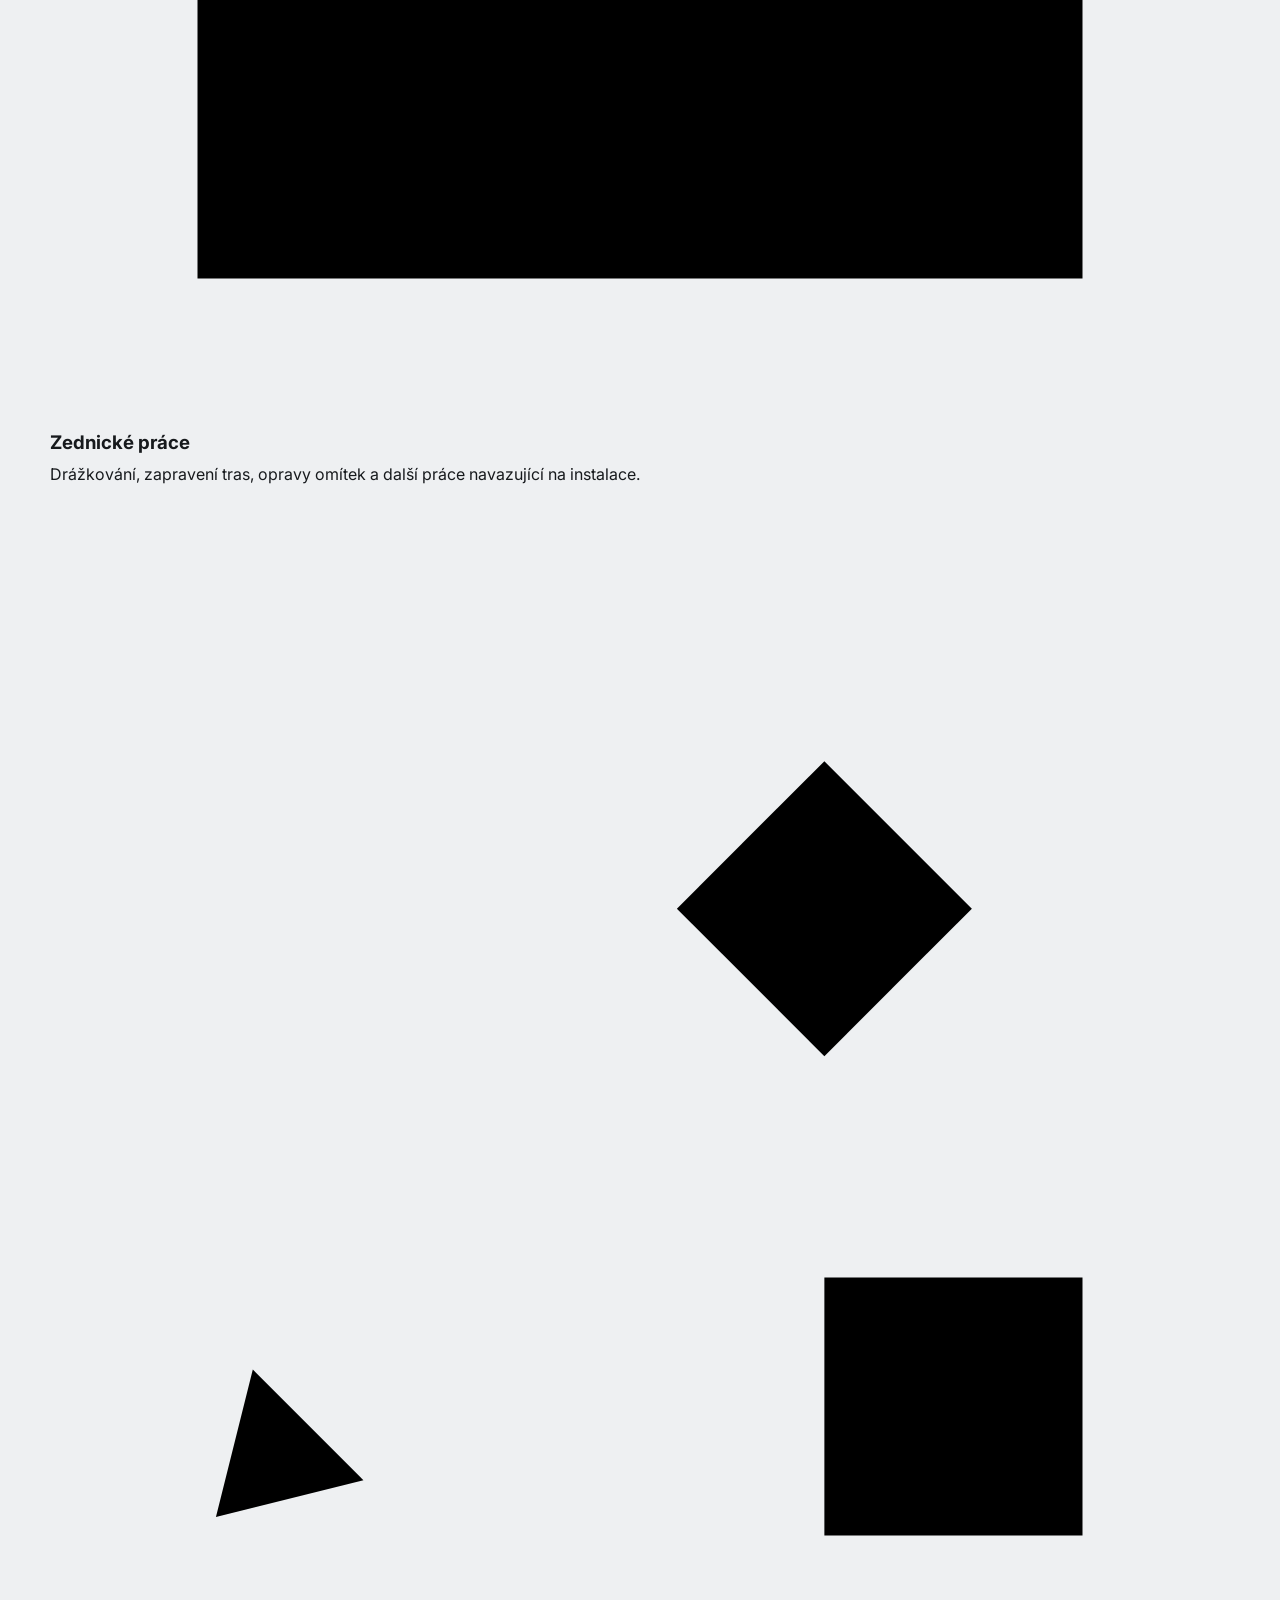
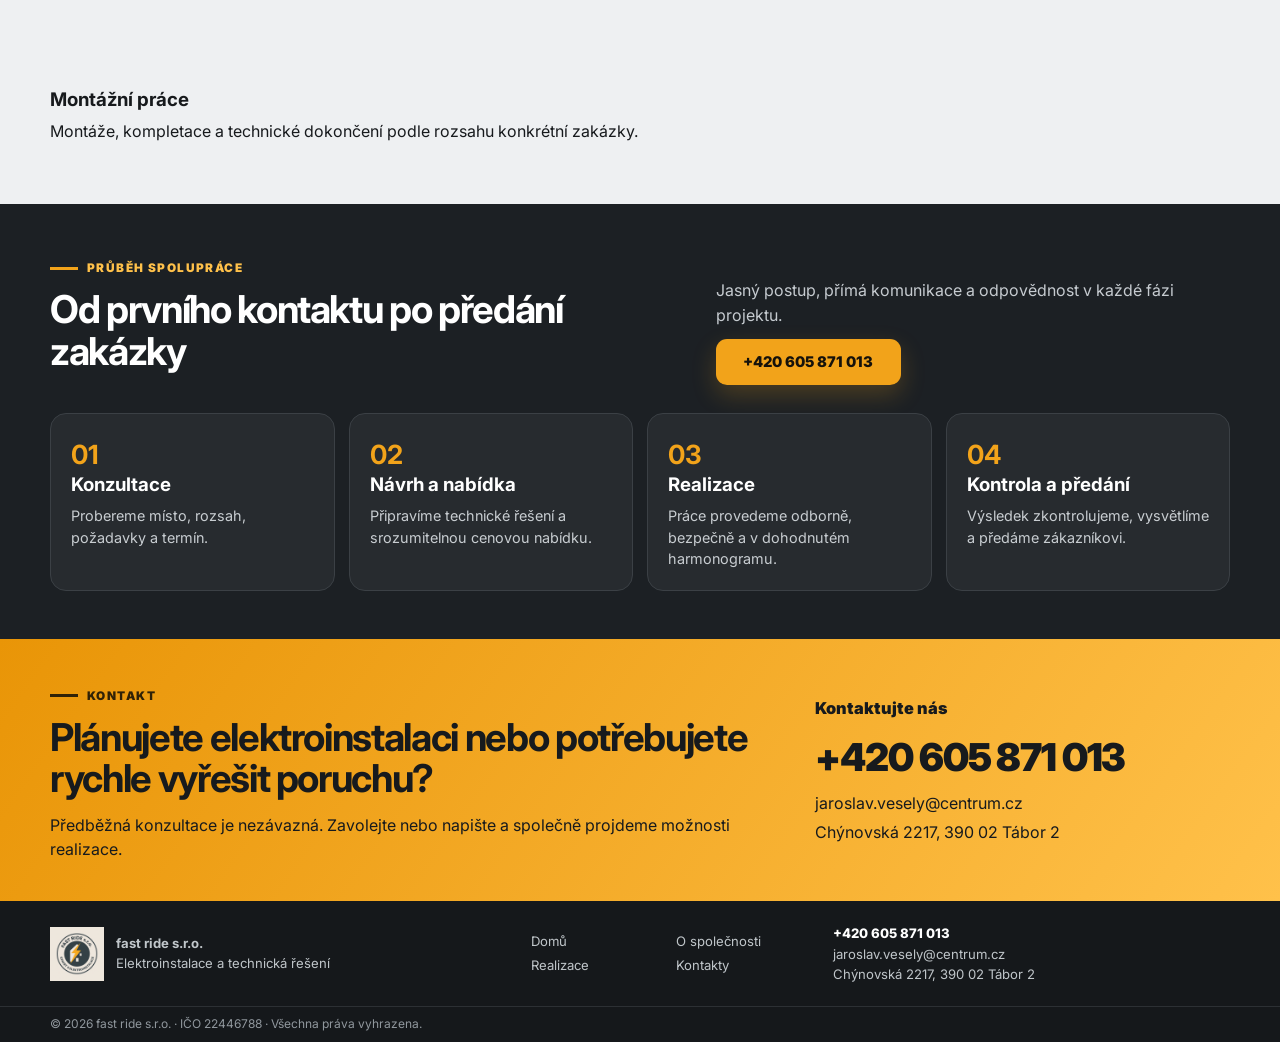
==== commit 8291bb6c: "Add files via upload" ====
--- a/index.html
+++ b/index.html
@@ -93,7 +93,7 @@
       <span class="eyebrow">Elektroinstalace bez kompromisů</span>
       <h1>Profesionální elektroinstalace po celé České republice</h1>
       <p class="hero-lead"><strong>30 let zkušeností.</strong> Komplexní elektroinstalace, rozvaděče, chytrá domácnost, datové sítě a technický servis pro domácnosti, firmy i komerční objekty.</p>
-      <p class="hero-new"><strong>Novinka.</strong> Rozšiřujeme služby o rekonstrukce, fasádnické, zednické a montážní práce.</p>
+      <p class="hero-new"><span class="hero-new-square" aria-hidden="true"></span><strong>NOVINKA.</strong> Rozšiřujeme služby o rekonstrukce, fasádnické, zednické a montážní práce.</p>
       <a class="hero-company-link" href="o-spolecnosti.html">Více o společnosti →</a>
       <div class="hero-actions">
         <a class="button button-accent" href="kontakty.html">Nezávazná konzultace</a>
@@ -132,20 +132,18 @@
 
 <section class="section construction-news" aria-labelledby="construction-news-title">
   <div class="container">
-    <div class="construction-news-panel">
-      <div class="construction-news-copy">
-        <span class="news-badge">NOVINKA</span>
-        <span class="eyebrow dark">Stavební práce</span>
-        <h2 id="construction-news-title">Rekonstrukce a dokončovací práce jako součást jedné zakázky</h2>
-        <p>Elektroinstalaci dokážeme propojit s navazujícími stavebními pracemi, takže zákazník nemusí samostatně hledat několik různých dodavatelů.</p>
-      </div>
-      <div class="construction-news-list">
-        <article><b>Fasádnické práce</b><span>Opravy, úpravy a dokončování fasád.</span></article>
-        <article><b>Rekonstrukce bytů</b><span>Koordinace elektroinstalace a navazujících profesí.</span></article>
-        <article><b>Rekonstrukce domů</b><span>Postupná i komplexní modernizace objektů.</span></article>
-        <article><b>Rekonstrukce podlah</b><span>Příprava podkladu, opravy a dokončovací práce.</span></article>
-        <article><b>Zkušená realizační parta</b><span>Zedníci a montážní pracovníci pro koordinovaný průběh zakázky.</span></article>
-      </div>
+    <div class="construction-news-heading">
+      <span class="eyebrow">Stavební práce</span>
+      <span class="construction-news-badge">NOVINKA</span>
+      <h2 id="construction-news-title">Rozšiřujeme služby o rekonstrukce a stavební práce</h2>
+      <p>Elektroinstalaci propojujeme s navazujícími profesemi, aby zákazník mohl řešit zakázku s jedním spolehlivým partnerem.</p>
+    </div>
+    <div class="construction-icon-grid">
+      <article class="construction-icon-card"><div class="construction-icon"><svg viewBox="0 0 64 64" aria-hidden="true"><path d="M12 56V18l20-10 20 10v38"/><path d="M22 56V30h20v26M17 22h30"/><path d="M27 36h10M27 43h10"/></svg></div><h3>Rekonstrukce bytů</h3><p>Komplexní úpravy bytů včetně koordinace elektroinstalace, zednických a dokončovacích prací.</p></article>
+      <article class="construction-icon-card"><div class="construction-icon"><svg viewBox="0 0 64 64" aria-hidden="true"><path d="M8 31 32 10l24 21"/><path d="M14 28v28h36V28"/><path d="M26 56V40h12v16"/></svg></div><h3>Rekonstrukce domů</h3><p>Postupná i celková modernizace rodinných domů a dalších obytných objektů.</p></article>
+      <article class="construction-icon-card"><div class="construction-icon"><svg viewBox="0 0 64 64" aria-hidden="true"><path d="M10 54h44M16 54V17h32v37"/><path d="M22 25h8v8h-8zM34 25h8v8h-8zM22 39h8v8h-8zM34 39h8v8h-8z"/><path d="m47 13 7-7M50 18l8-8"/></svg></div><h3>Fasádnické práce</h3><p>Opravy, úpravy a dokončení fasád včetně přípravy povrchů a detailů.</p></article>
+      <article class="construction-icon-card"><div class="construction-icon"><svg viewBox="0 0 64 64" aria-hidden="true"><path d="M8 20h48v12H8zM8 32h48v12H8zM8 44h48v12H8z"/><path d="M24 20v12M40 20v12M16 32v12M32 32v12M48 32v12M24 44v12M40 44v12"/><path d="m43 8 13 13M48 3l13 13"/></svg></div><h3>Zednické práce</h3><p>Drážkování, zapravení tras, opravy omítek a další práce navazující na instalace.</p></article>
+      <article class="construction-icon-card"><div class="construction-icon"><svg viewBox="0 0 64 64" aria-hidden="true"><path d="M12 52 38 26"/><path d="m34 22 8-8 8 8-8 8z"/><path d="m9 55 8-2-6-6z"/><path d="M42 42h14v14H42zM45 45l8 8M53 45l-8 8"/></svg></div><h3>Montážní práce</h3><p>Montáže, kompletace a technické dokončení podle rozsahu konkrétní zakázky.</p></article>
     </div>
   </div>
 </section>
--- a/css/style.css
+++ b/css/style.css
@@ -620,3 +620,112 @@
     width:100% !important;
   }
 }
+
+
+/* SEO launch update: construction-services highlight */
+.construction-news{
+  padding:44px 0;
+  background:#eef0f2;
+}
+.construction-news-panel{
+  display:grid;
+  grid-template-columns:minmax(0,.85fr) minmax(0,1.15fr);
+  gap:28px;
+  align-items:start;
+  padding:28px;
+  background:#fff;
+  border:1px solid var(--line);
+  border-radius:22px;
+  box-shadow:var(--shadow);
+}
+.news-badge{
+  display:inline-flex;
+  margin:0 0 14px;
+  padding:7px 11px;
+  border-radius:999px;
+  background:var(--accent);
+  color:#2b1c02;
+  font-size:.72rem;
+  line-height:1;
+  font-weight:950;
+  letter-spacing:.11em;
+}
+.construction-news-copy p{
+  margin:0;
+  color:var(--muted);
+}
+.construction-news-list{
+  display:grid;
+  grid-template-columns:repeat(2,minmax(0,1fr));
+  gap:10px;
+}
+.construction-news-list article{
+  min-height:104px;
+  padding:16px;
+  border:1px solid var(--line);
+  border-radius:15px;
+  background:#f8f9fa;
+}
+.construction-news-list article:last-child{
+  grid-column:1 / -1;
+  min-height:auto;
+}
+.construction-news-list b,
+.construction-news-list span{
+  display:block;
+}
+.construction-news-list b{
+  margin-bottom:5px;
+  font-size:.98rem;
+}
+.construction-news-list span{
+  color:var(--muted);
+  font-size:.84rem;
+}
+
+/* Stronger responsive safeguards for varied screen widths */
+body{overflow-x:hidden}
+main,section,.container{min-width:0}
+.hero-content>div:first-child,
+.section-heading>*,
+.split>*,
+.contact-band-grid>*{min-width:0}
+
+@media(max-width:1100px){
+  .header-inner{gap:14px}
+  .brand{min-width:220px}
+  .main-nav{gap:11px;font-size:.82rem}
+  .nav-call{padding-inline:13px}
+  .service-grid{grid-template-columns:repeat(2,minmax(0,1fr))}
+}
+
+@media(max-width:900px){
+  .construction-news-panel{grid-template-columns:1fr}
+  .construction-news-list{grid-template-columns:repeat(2,minmax(0,1fr))}
+  .section-heading{align-items:start}
+}
+
+@media(max-width:720px){
+  .container{width:min(calc(100% - 28px),var(--max))}
+  .construction-news-panel{padding:20px}
+  .construction-news-list{grid-template-columns:1fr}
+  .construction-news-list article:last-child{grid-column:auto}
+  .service-grid,
+  .project-grid,
+  .process-grid,
+  .standards-grid,
+  .value-grid,
+  .award-cards{grid-template-columns:1fr}
+  .section-heading,
+  .contact-band-grid{display:grid;grid-template-columns:1fr}
+  .contact-band-grid{gap:22px}
+  .contact-phone-big{font-size:clamp(1.45rem,8vw,2.1rem)}
+}
+
+@media(max-width:420px){
+  h1{font-size:clamp(2.05rem,12vw,3rem)}
+  h2{font-size:clamp(1.55rem,8vw,2.15rem)}
+  .hero-actions{display:grid;grid-template-columns:1fr}
+  .hero-actions .button{width:100%}
+  .card{padding:18px}
+}
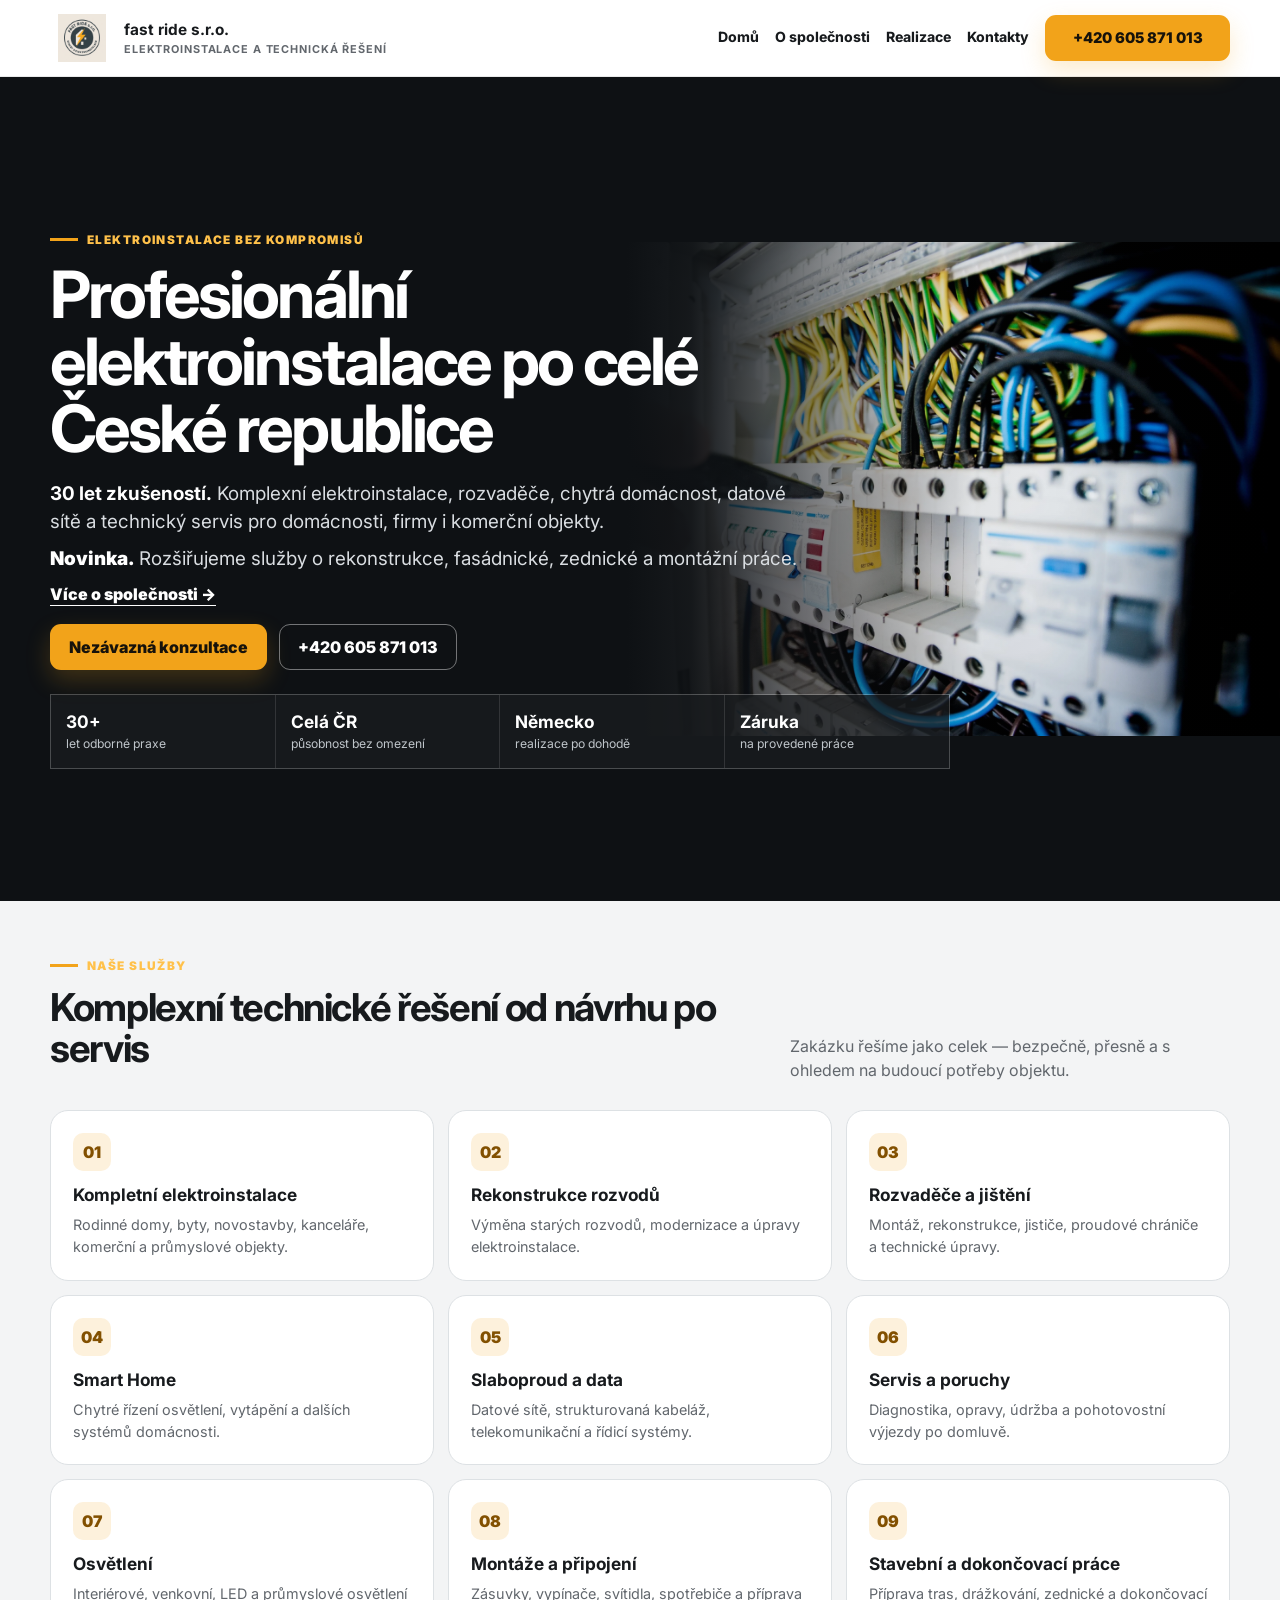
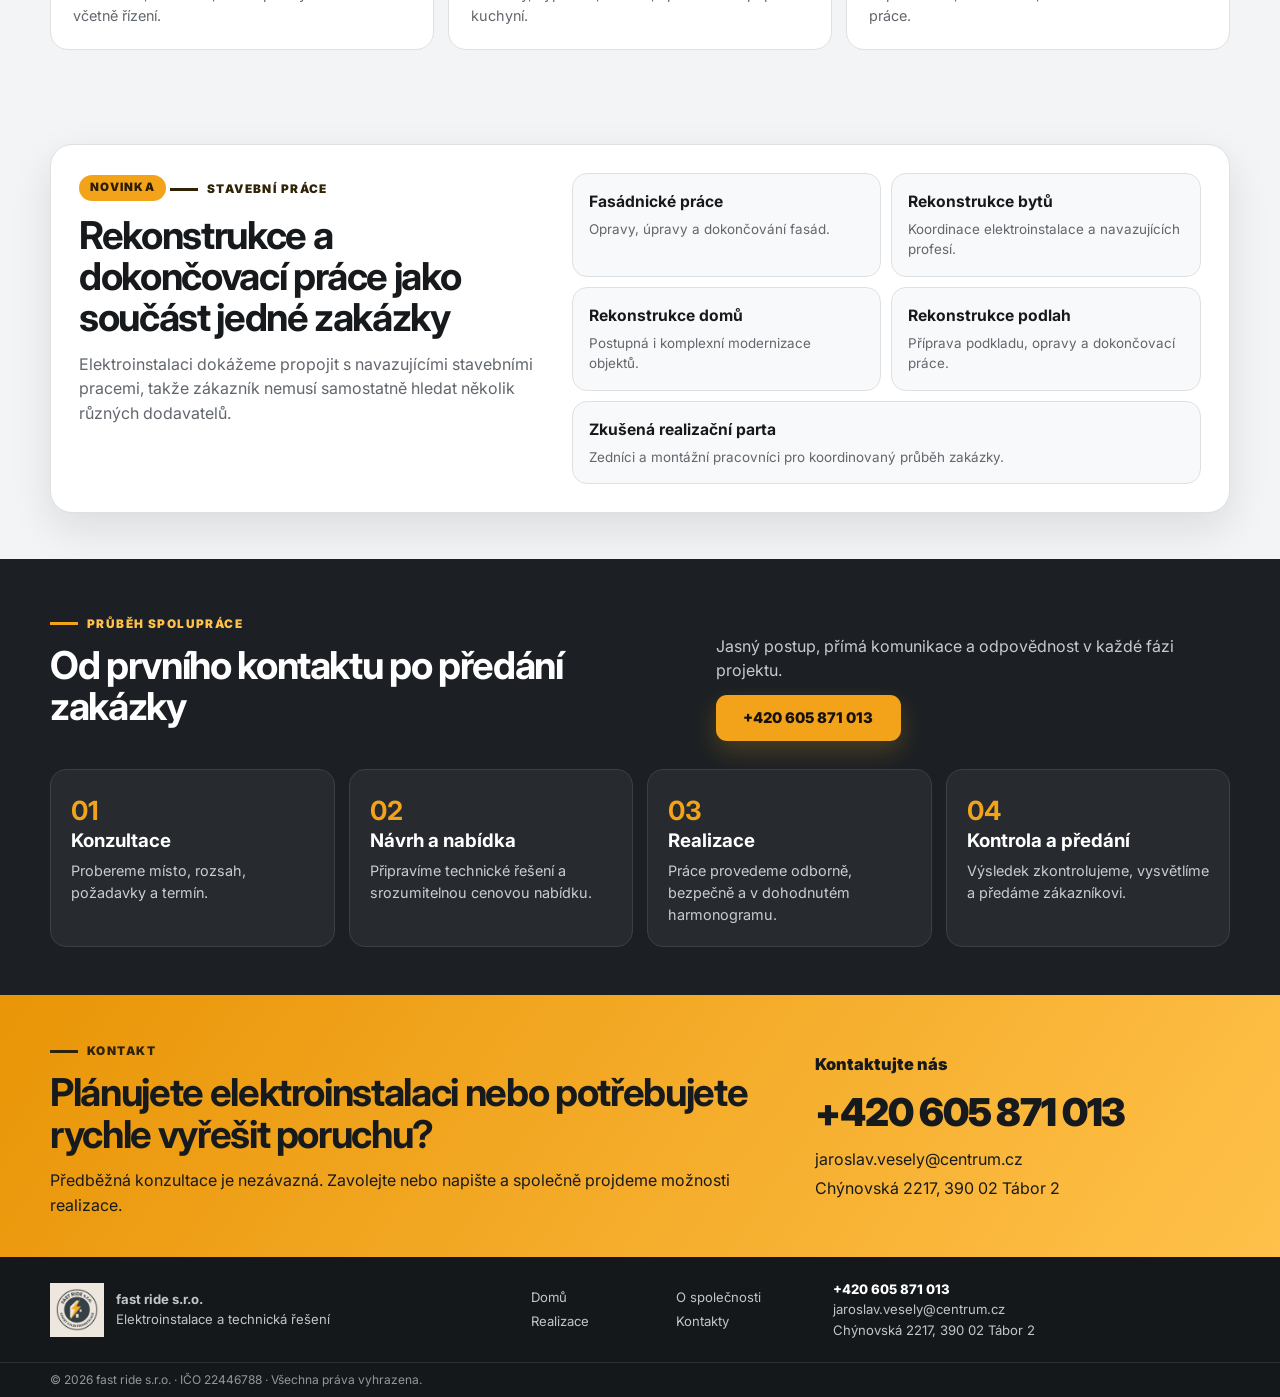
==== commit b8331a65: "Add files via upload" ====
--- a/index.html
+++ b/index.html
@@ -93,7 +93,7 @@
       <span class="eyebrow">Elektroinstalace bez kompromisů</span>
       <h1>Profesionální elektroinstalace po celé České republice</h1>
       <p class="hero-lead"><strong>30 let zkušeností.</strong> Komplexní elektroinstalace, rozvaděče, chytrá domácnost, datové sítě a technický servis pro domácnosti, firmy i komerční objekty.</p>
-      <p class="hero-new"><span class="hero-new-square" aria-hidden="true"></span><strong>NOVINKA.</strong> Rozšiřujeme služby o rekonstrukce, fasádnické, zednické a montážní práce.</p>
+      <p class="hero-new"><strong>Novinka.</strong> Rozšiřujeme služby o rekonstrukce, fasádnické, zednické a montážní práce.</p>
       <a class="hero-company-link" href="o-spolecnosti.html">Více o společnosti →</a>
       <div class="hero-actions">
         <a class="button button-accent" href="kontakty.html">Nezávazná konzultace</a>
@@ -132,18 +132,20 @@
 
 <section class="section construction-news" aria-labelledby="construction-news-title">
   <div class="container">
-    <div class="construction-news-heading">
-      <span class="eyebrow">Stavební práce</span>
-      <span class="construction-news-badge">NOVINKA</span>
-      <h2 id="construction-news-title">Rozšiřujeme služby o rekonstrukce a stavební práce</h2>
-      <p>Elektroinstalaci propojujeme s navazujícími profesemi, aby zákazník mohl řešit zakázku s jedním spolehlivým partnerem.</p>
-    </div>
-    <div class="construction-icon-grid">
-      <article class="construction-icon-card"><div class="construction-icon"><svg viewBox="0 0 64 64" aria-hidden="true"><path d="M12 56V18l20-10 20 10v38"/><path d="M22 56V30h20v26M17 22h30"/><path d="M27 36h10M27 43h10"/></svg></div><h3>Rekonstrukce bytů</h3><p>Komplexní úpravy bytů včetně koordinace elektroinstalace, zednických a dokončovacích prací.</p></article>
-      <article class="construction-icon-card"><div class="construction-icon"><svg viewBox="0 0 64 64" aria-hidden="true"><path d="M8 31 32 10l24 21"/><path d="M14 28v28h36V28"/><path d="M26 56V40h12v16"/></svg></div><h3>Rekonstrukce domů</h3><p>Postupná i celková modernizace rodinných domů a dalších obytných objektů.</p></article>
-      <article class="construction-icon-card"><div class="construction-icon"><svg viewBox="0 0 64 64" aria-hidden="true"><path d="M10 54h44M16 54V17h32v37"/><path d="M22 25h8v8h-8zM34 25h8v8h-8zM22 39h8v8h-8zM34 39h8v8h-8z"/><path d="m47 13 7-7M50 18l8-8"/></svg></div><h3>Fasádnické práce</h3><p>Opravy, úpravy a dokončení fasád včetně přípravy povrchů a detailů.</p></article>
-      <article class="construction-icon-card"><div class="construction-icon"><svg viewBox="0 0 64 64" aria-hidden="true"><path d="M8 20h48v12H8zM8 32h48v12H8zM8 44h48v12H8z"/><path d="M24 20v12M40 20v12M16 32v12M32 32v12M48 32v12M24 44v12M40 44v12"/><path d="m43 8 13 13M48 3l13 13"/></svg></div><h3>Zednické práce</h3><p>Drážkování, zapravení tras, opravy omítek a další práce navazující na instalace.</p></article>
-      <article class="construction-icon-card"><div class="construction-icon"><svg viewBox="0 0 64 64" aria-hidden="true"><path d="M12 52 38 26"/><path d="m34 22 8-8 8 8-8 8z"/><path d="m9 55 8-2-6-6z"/><path d="M42 42h14v14H42zM45 45l8 8M53 45l-8 8"/></svg></div><h3>Montážní práce</h3><p>Montáže, kompletace a technické dokončení podle rozsahu konkrétní zakázky.</p></article>
+    <div class="construction-news-panel">
+      <div class="construction-news-copy">
+        <span class="news-badge">NOVINKA</span>
+        <span class="eyebrow dark">Stavební práce</span>
+        <h2 id="construction-news-title">Rekonstrukce a dokončovací práce jako součást jedné zakázky</h2>
+        <p>Elektroinstalaci dokážeme propojit s navazujícími stavebními pracemi, takže zákazník nemusí samostatně hledat několik různých dodavatelů.</p>
+      </div>
+      <div class="construction-news-list">
+        <article><b>Fasádnické práce</b><span>Opravy, úpravy a dokončování fasád.</span></article>
+        <article><b>Rekonstrukce bytů</b><span>Koordinace elektroinstalace a navazujících profesí.</span></article>
+        <article><b>Rekonstrukce domů</b><span>Postupná i komplexní modernizace objektů.</span></article>
+        <article><b>Rekonstrukce podlah</b><span>Příprava podkladu, opravy a dokončovací práce.</span></article>
+        <article><b>Zkušená realizační parta</b><span>Zedníci a montážní pracovníci pro koordinovaný průběh zakázky.</span></article>
+      </div>
     </div>
   </div>
 </section>
--- a/css/style.css
+++ b/css/style.css
@@ -729,3 +729,24 @@
   .hero-actions .button{width:100%}
   .card{padding:18px}
 }
+
+/* NOVINKA — final requested presentation */
+.hero-new{display:flex;align-items:baseline;flex-wrap:wrap;gap:0}
+.hero-new-square{display:inline-block;width:.72em;height:.72em;margin-right:.52em;border-radius:3px;background:var(--accent);box-shadow:0 0 0 1px rgba(255,255,255,.08);flex:0 0 auto}
+.hero-new strong{margin-right:.28em}
+
+.construction-news{padding:46px 0;background:#f3f4f5}
+.construction-news-heading{max-width:870px;margin:0 auto 26px;text-align:center}
+.construction-news-heading .eyebrow{margin-bottom:14px}
+.construction-news-badge{display:table;margin:0 auto 15px;padding:10px 22px;border:2px solid var(--accent);border-radius:11px;color:var(--accent);background:#fff;font-size:clamp(1.25rem,2.4vw,1.8rem);line-height:1;font-weight:950;letter-spacing:.08em;box-shadow:0 8px 24px rgba(0,0,0,.07)}
+.construction-news-heading h2{margin-bottom:10px}
+.construction-news-heading p{max-width:720px;margin:0 auto;color:var(--muted)}
+.construction-icon-grid{display:grid;grid-template-columns:repeat(5,minmax(0,1fr));gap:12px;align-items:stretch}
+.construction-icon-card{display:flex;flex-direction:column;align-items:center;min-width:0;padding:20px 15px 18px;border:1px solid rgba(242,140,40,.55);border-radius:16px;background:#fff;text-align:center;box-shadow:0 10px 28px rgba(0,0,0,.055)}
+.construction-icon{display:grid;place-items:center;width:70px;height:70px;margin-bottom:12px;color:var(--accent)}
+.construction-icon svg{width:100%;height:100%;fill:none;stroke:currentColor;stroke-width:3;stroke-linecap:round;stroke-linejoin:round}
+.construction-icon-card h3{margin:0 0 8px;color:#171717;font-size:1.02rem}
+.construction-icon-card p{margin:0;color:var(--muted);font-size:.82rem;line-height:1.52}
+@media(max-width:1100px){.construction-icon-grid{grid-template-columns:repeat(3,minmax(0,1fr))}}
+@media(max-width:760px){.construction-news{padding:34px 0}.construction-icon-grid{grid-template-columns:repeat(2,minmax(0,1fr))}}
+@media(max-width:480px){.construction-icon-grid{grid-template-columns:1fr}.construction-icon-card{padding:18px}}
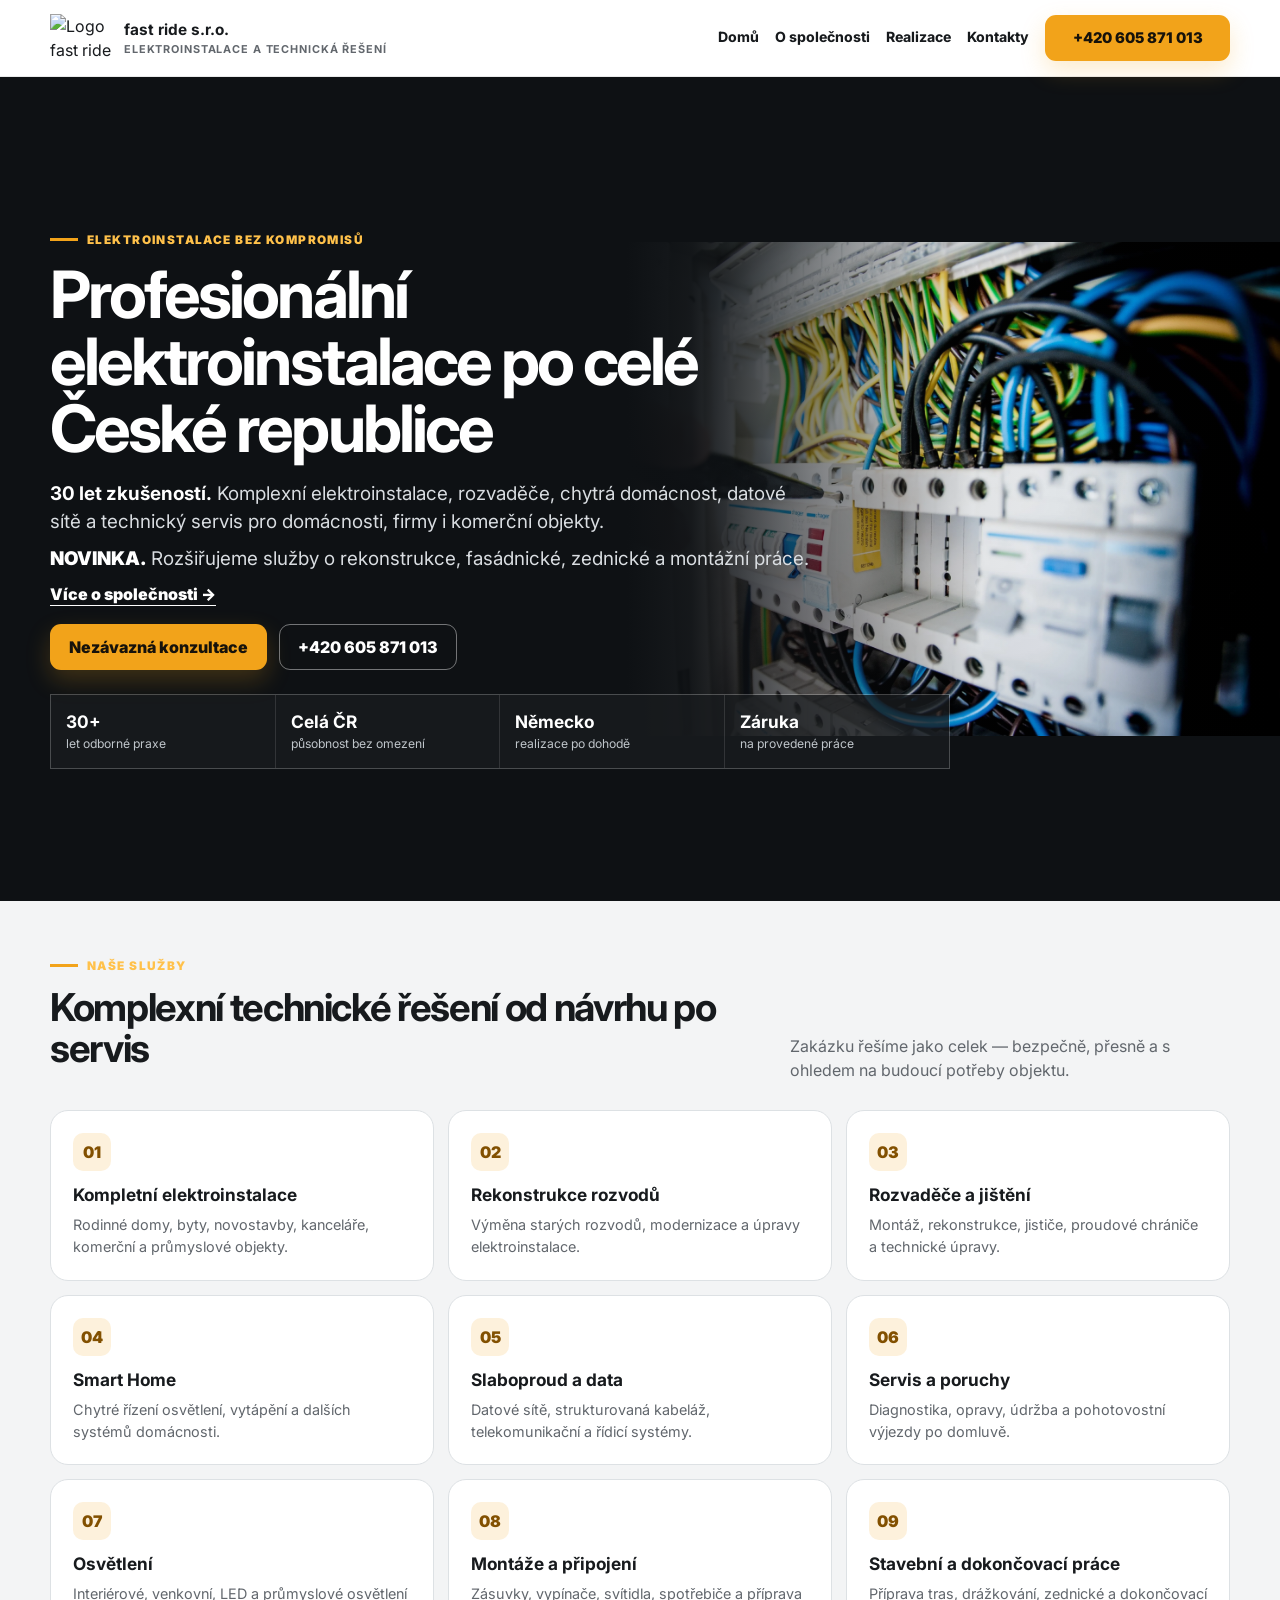
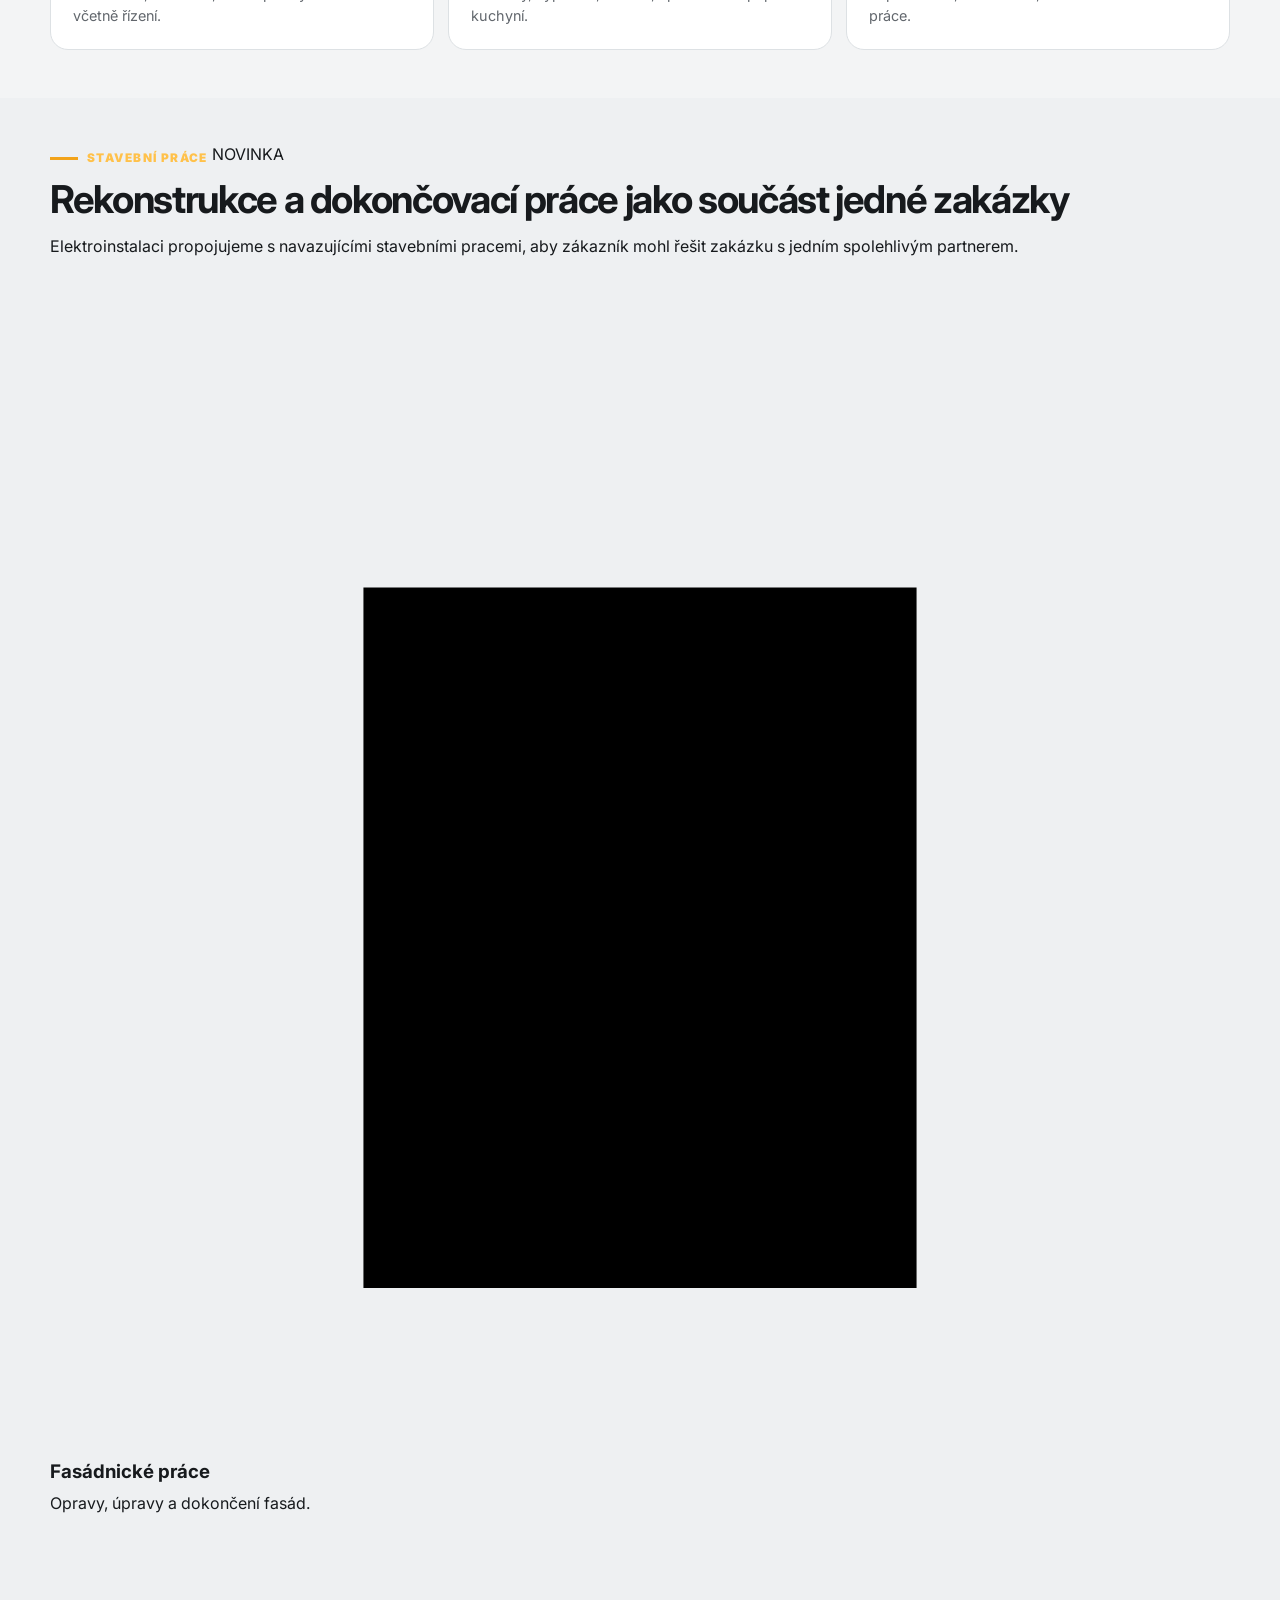
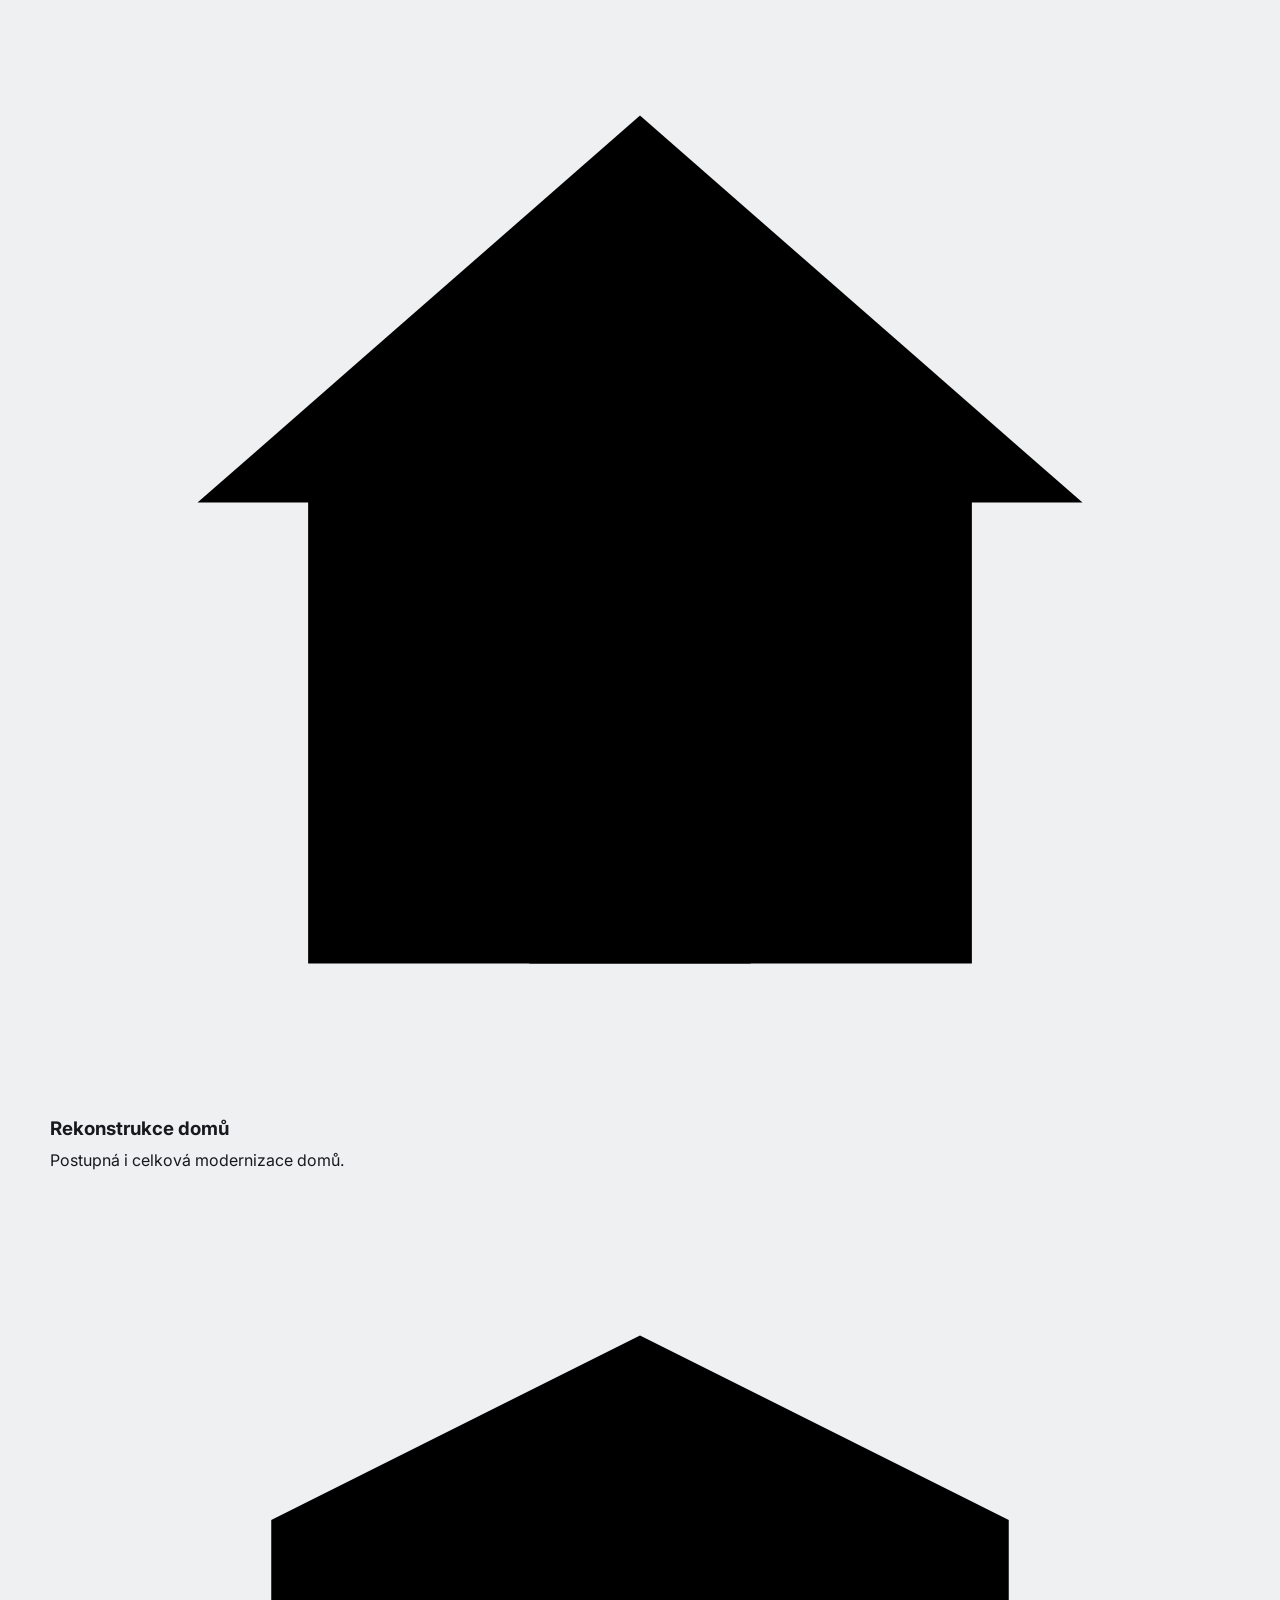
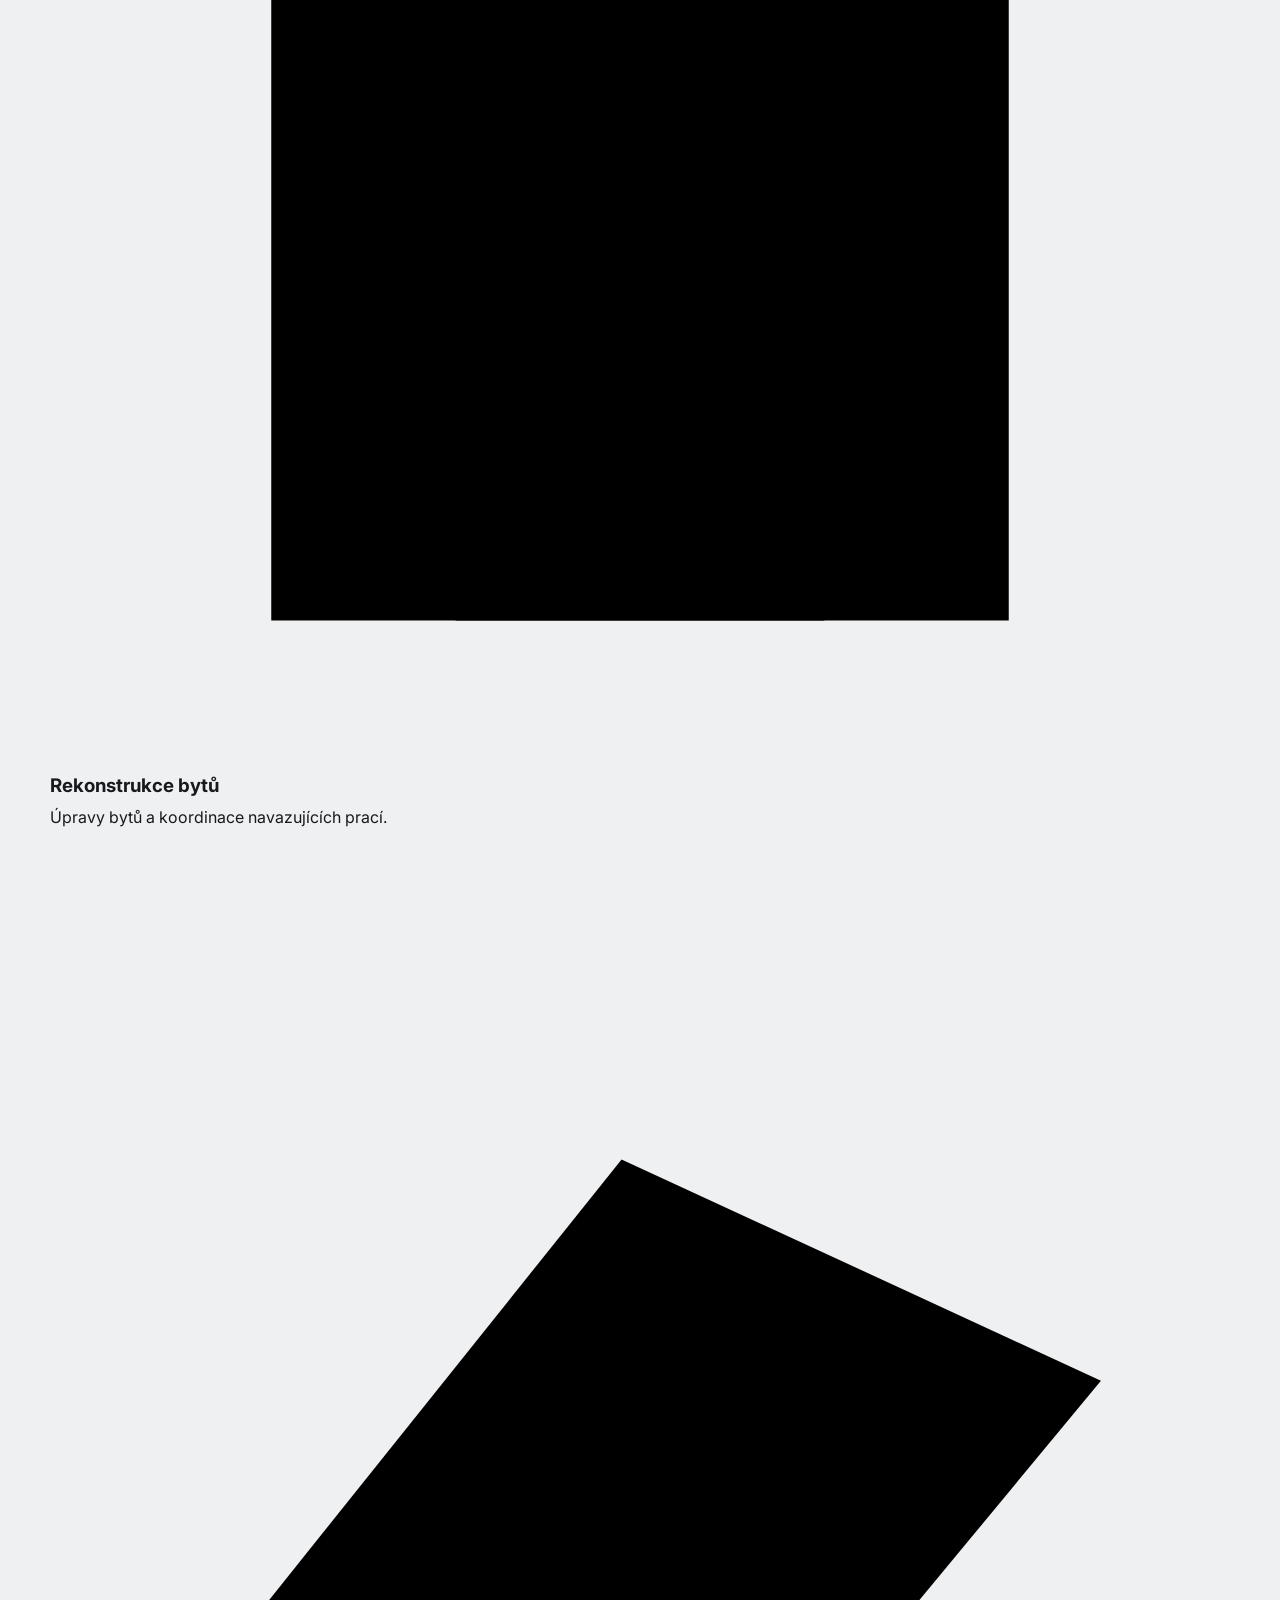
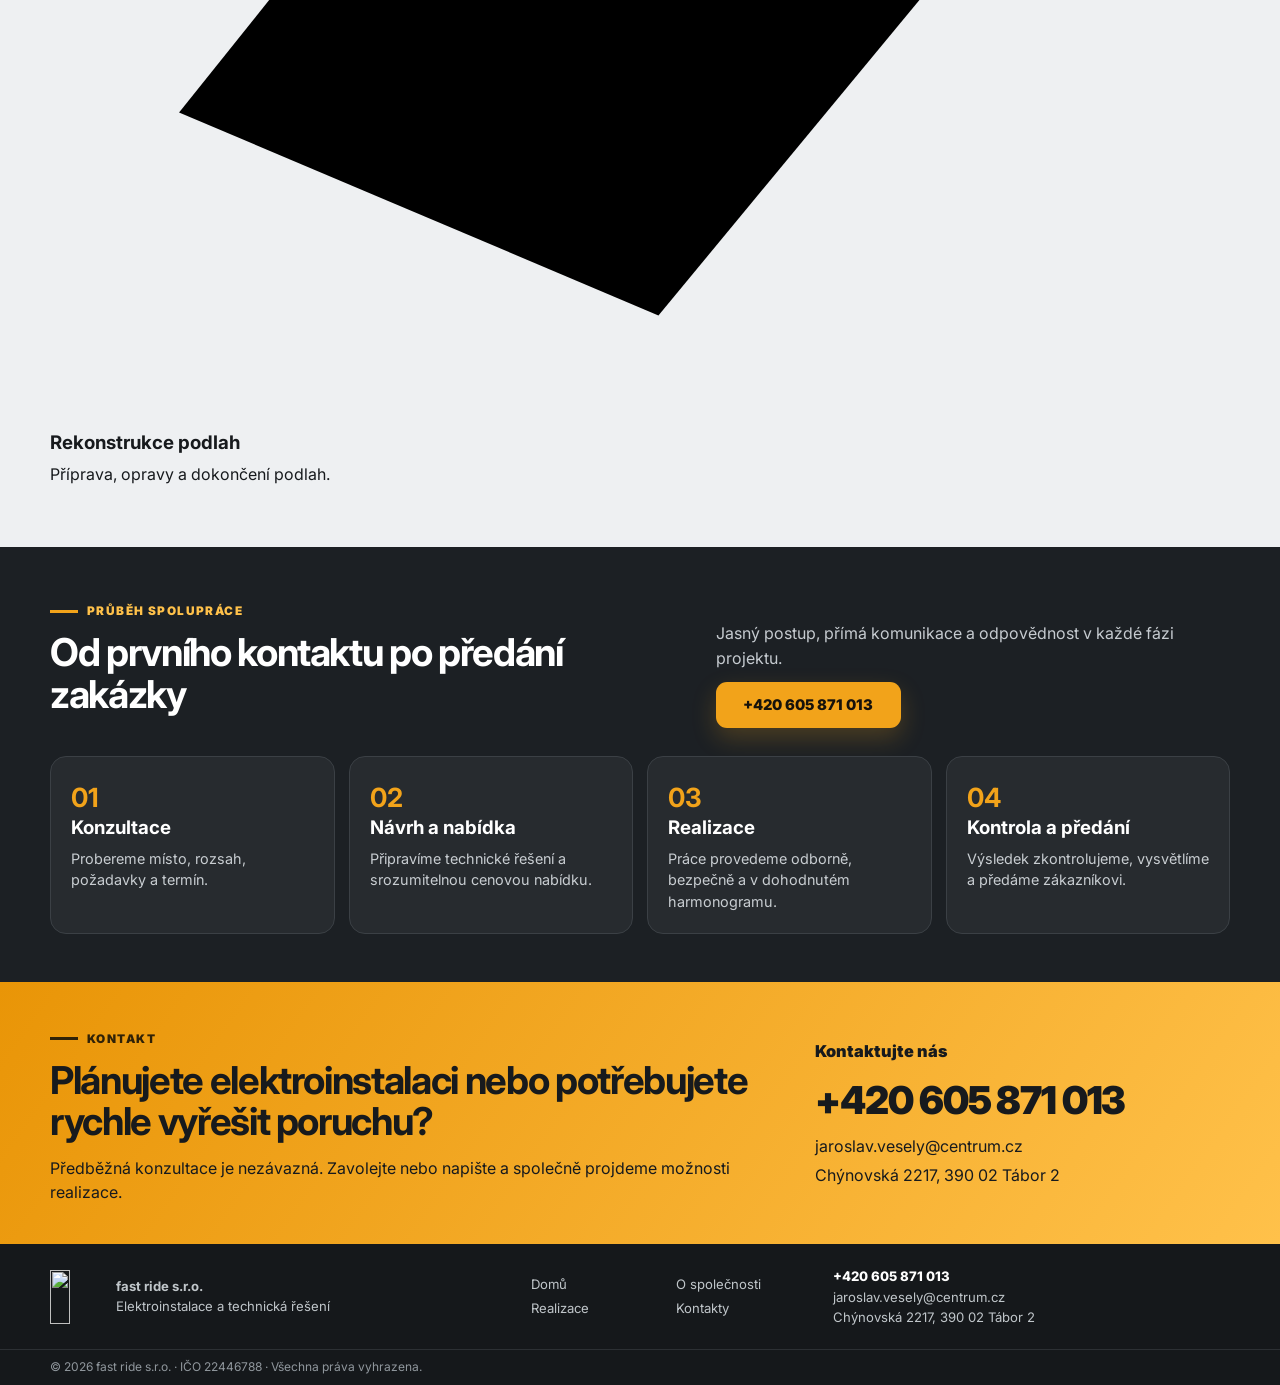
==== commit e4b60dda: "Add files via upload" ====
--- a/index.html
+++ b/index.html
@@ -5,7 +5,10 @@
 <meta charset="utf-8">
 <meta name="viewport" content="width=device-width, initial-scale=1">
 <meta name="theme-color" content="#1c2024">
-<link rel="icon" href="assets/logo.webp">
+<meta name="color-scheme" content="light">
+<meta name="application-name" content="fast ride s.r.o.">
+<link rel="icon" type="image/png" href="assets/logo-transparent.png">
+<link rel="apple-touch-icon" href="assets/logo-transparent.png">
 <link rel="preconnect" href="https://fonts.googleapis.com">
 <link rel="preconnect" href="https://fonts.gstatic.com" crossorigin>
 <link href="https://fonts.googleapis.com/css2?family=Inter:wght@400;500;600;700;800;900&display=swap" rel="stylesheet">
@@ -17,6 +20,7 @@
 <meta property="og:description" content="30 let zkušeností. Elektroinstalace, rekonstrukce bytů a domů, fasádnické, zednické a montážní práce po celé ČR.">
 <meta property="og:image" content="https://fast-ride.cz/assets/hero-electrical.webp">
 <meta property="og:type" content="website">
+<meta name="twitter:card" content="summary_large_image">
 <script type="application/ld+json">
 {
   "@context":"https://schema.org",
@@ -69,7 +73,7 @@
 <header class="site-header">
   <div class="container header-inner">
     <a class="brand" href="index.html" aria-label="fast ride s.r.o. – domů">
-      <img src="assets/logo.webp" alt="Logo fast ride s.r.o.">
+      <img src="assets/logo-transparent.png" alt="Logo fast ride s.r.o." width="64" height="64" decoding="async">
       <span><b>fast ride s.r.o.</b><small>Elektroinstalace a technická řešení</small></span>
     </a>
     <a class="header-phone" href="tel:+420605871013" aria-label="Zavolat na číslo +420 605 871 013">
@@ -93,7 +97,7 @@
       <span class="eyebrow">Elektroinstalace bez kompromisů</span>
       <h1>Profesionální elektroinstalace po celé České republice</h1>
       <p class="hero-lead"><strong>30 let zkušeností.</strong> Komplexní elektroinstalace, rozvaděče, chytrá domácnost, datové sítě a technický servis pro domácnosti, firmy i komerční objekty.</p>
-      <p class="hero-new"><strong>Novinka.</strong> Rozšiřujeme služby o rekonstrukce, fasádnické, zednické a montážní práce.</p>
+      <p class="hero-new"><span class="novinka-square" aria-hidden="true"></span><strong>NOVINKA.</strong> Rozšiřujeme služby o rekonstrukce, fasádnické, zednické a montážní práce.</p>
       <a class="hero-company-link" href="o-spolecnosti.html">Více o společnosti →</a>
       <div class="hero-actions">
         <a class="button button-accent" href="kontakty.html">Nezávazná konzultace</a>
@@ -132,20 +136,17 @@
 
 <section class="section construction-news" aria-labelledby="construction-news-title">
   <div class="container">
-    <div class="construction-news-panel">
-      <div class="construction-news-copy">
-        <span class="news-badge">NOVINKA</span>
-        <span class="eyebrow dark">Stavební práce</span>
-        <h2 id="construction-news-title">Rekonstrukce a dokončovací práce jako součást jedné zakázky</h2>
-        <p>Elektroinstalaci dokážeme propojit s navazujícími stavebními pracemi, takže zákazník nemusí samostatně hledat několik různých dodavatelů.</p>
-      </div>
-      <div class="construction-news-list">
-        <article><b>Fasádnické práce</b><span>Opravy, úpravy a dokončování fasád.</span></article>
-        <article><b>Rekonstrukce bytů</b><span>Koordinace elektroinstalace a navazujících profesí.</span></article>
-        <article><b>Rekonstrukce domů</b><span>Postupná i komplexní modernizace objektů.</span></article>
-        <article><b>Rekonstrukce podlah</b><span>Příprava podkladu, opravy a dokončovací práce.</span></article>
-        <article><b>Zkušená realizační parta</b><span>Zedníci a montážní pracovníci pro koordinovaný průběh zakázky.</span></article>
-      </div>
+    <div class="construction-news-heading">
+      <span class="eyebrow">Stavební práce</span>
+      <span class="construction-news-badge"><span class="novinka-square" aria-hidden="true"></span>NOVINKA</span>
+      <h2 id="construction-news-title">Rekonstrukce a dokončovací práce jako součást jedné zakázky</h2>
+      <p>Elektroinstalaci propojujeme s navazujícími stavebními pracemi, aby zákazník mohl řešit zakázku s jedním spolehlivým partnerem.</p>
+    </div>
+    <div class="construction-icon-row" aria-label="Nové stavební služby">
+      <article><div class="construction-mini-icon"><svg viewBox="0 0 64 64" aria-hidden="true"><path d="M12 55h40M17 55V17h30v38"/><path d="M23 24h7v8h-7zM35 24h7v8h-7zM23 38h7v8h-7zM35 38h7v8h-7z"/><path d="m47 13 7-7M50 18l8-8"/></svg></div><h3>Fasádnické práce</h3><p>Opravy, úpravy a dokončení fasád.</p></article>
+      <article><div class="construction-mini-icon"><svg viewBox="0 0 64 64" aria-hidden="true"><path d="M8 31 32 10l24 21"/><path d="M14 28v28h36V28"/><path d="M26 56V40h12v16"/></svg></div><h3>Rekonstrukce domů</h3><p>Postupná i celková modernizace domů.</p></article>
+      <article><div class="construction-mini-icon"><svg viewBox="0 0 64 64" aria-hidden="true"><path d="M12 56V18l20-10 20 10v38"/><path d="M22 56V30h20v26M17 22h30"/><path d="M27 36h10M27 43h10"/></svg></div><h3>Rekonstrukce bytů</h3><p>Úpravy bytů a koordinace navazujících prací.</p></article>
+      <article><div class="construction-mini-icon"><svg viewBox="0 0 64 64" aria-hidden="true"><path d="M7 47 31 17l26 12-24 29z"/><path d="m17 43 25 10M24 34l25 10M31 25l25 10"/><path d="m32 18 9 25"/></svg></div><h3>Rekonstrukce podlah</h3><p>Příprava, opravy a dokončení podlah.</p></article>
     </div>
   </div>
 </section>
@@ -186,7 +187,7 @@
 <footer class="site-footer">
   <div class="container footer-grid">
     <div class="footer-brand">
-      <img src="assets/logo.webp" alt="" width="72" height="54">
+      <img src="assets/logo-transparent.png" alt="" width="64" height="64" loading="lazy" decoding="async">
       <p><b>fast ride s.r.o.</b><br>Elektroinstalace a technická řešení</p>
     </div>
     <nav class="footer-links" aria-label="Navigace v zápatí">
--- a/css/style.css
+++ b/css/style.css
@@ -729,24 +729,3 @@
   .hero-actions .button{width:100%}
   .card{padding:18px}
 }
-
-/* NOVINKA — final requested presentation */
-.hero-new{display:flex;align-items:baseline;flex-wrap:wrap;gap:0}
-.hero-new-square{display:inline-block;width:.72em;height:.72em;margin-right:.52em;border-radius:3px;background:var(--accent);box-shadow:0 0 0 1px rgba(255,255,255,.08);flex:0 0 auto}
-.hero-new strong{margin-right:.28em}
-
-.construction-news{padding:46px 0;background:#f3f4f5}
-.construction-news-heading{max-width:870px;margin:0 auto 26px;text-align:center}
-.construction-news-heading .eyebrow{margin-bottom:14px}
-.construction-news-badge{display:table;margin:0 auto 15px;padding:10px 22px;border:2px solid var(--accent);border-radius:11px;color:var(--accent);background:#fff;font-size:clamp(1.25rem,2.4vw,1.8rem);line-height:1;font-weight:950;letter-spacing:.08em;box-shadow:0 8px 24px rgba(0,0,0,.07)}
-.construction-news-heading h2{margin-bottom:10px}
-.construction-news-heading p{max-width:720px;margin:0 auto;color:var(--muted)}
-.construction-icon-grid{display:grid;grid-template-columns:repeat(5,minmax(0,1fr));gap:12px;align-items:stretch}
-.construction-icon-card{display:flex;flex-direction:column;align-items:center;min-width:0;padding:20px 15px 18px;border:1px solid rgba(242,140,40,.55);border-radius:16px;background:#fff;text-align:center;box-shadow:0 10px 28px rgba(0,0,0,.055)}
-.construction-icon{display:grid;place-items:center;width:70px;height:70px;margin-bottom:12px;color:var(--accent)}
-.construction-icon svg{width:100%;height:100%;fill:none;stroke:currentColor;stroke-width:3;stroke-linecap:round;stroke-linejoin:round}
-.construction-icon-card h3{margin:0 0 8px;color:#171717;font-size:1.02rem}
-.construction-icon-card p{margin:0;color:var(--muted);font-size:.82rem;line-height:1.52}
-@media(max-width:1100px){.construction-icon-grid{grid-template-columns:repeat(3,minmax(0,1fr))}}
-@media(max-width:760px){.construction-news{padding:34px 0}.construction-icon-grid{grid-template-columns:repeat(2,minmax(0,1fr))}}
-@media(max-width:480px){.construction-icon-grid{grid-template-columns:1fr}.construction-icon-card{padding:18px}}
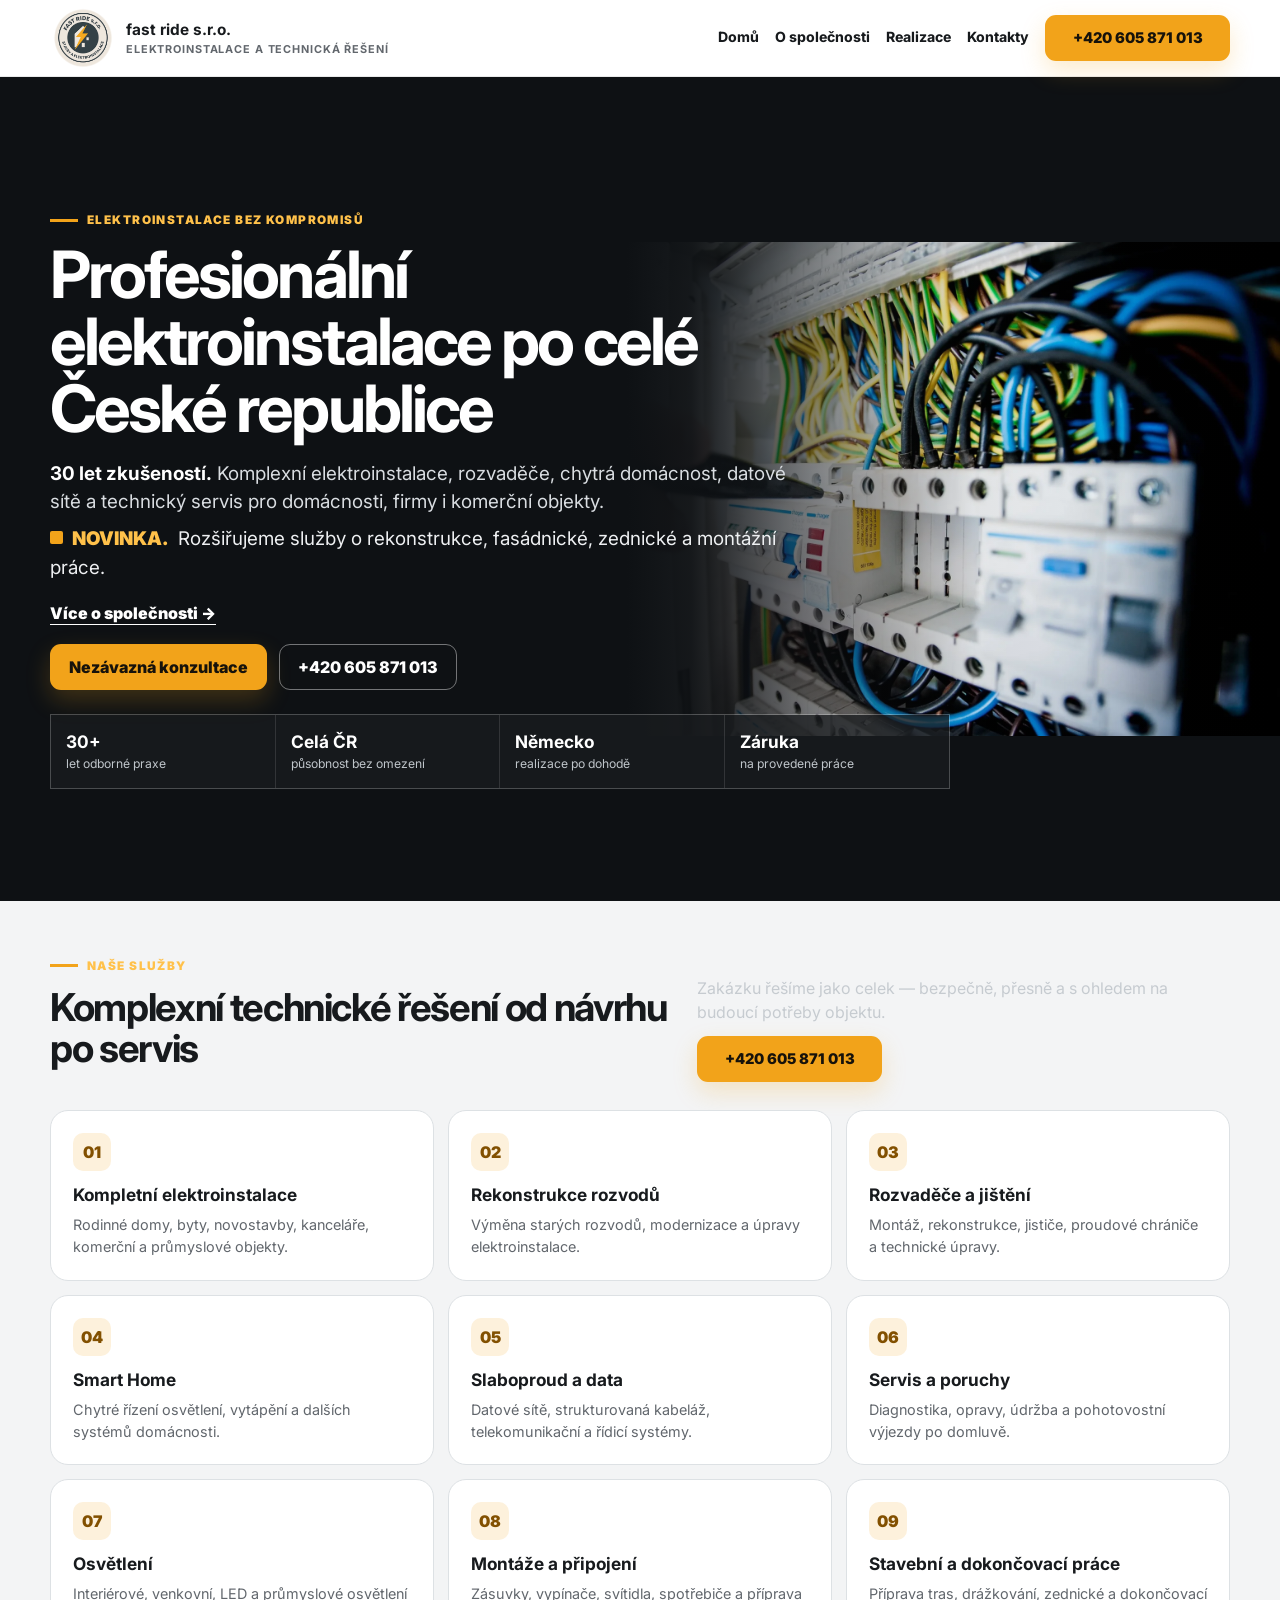
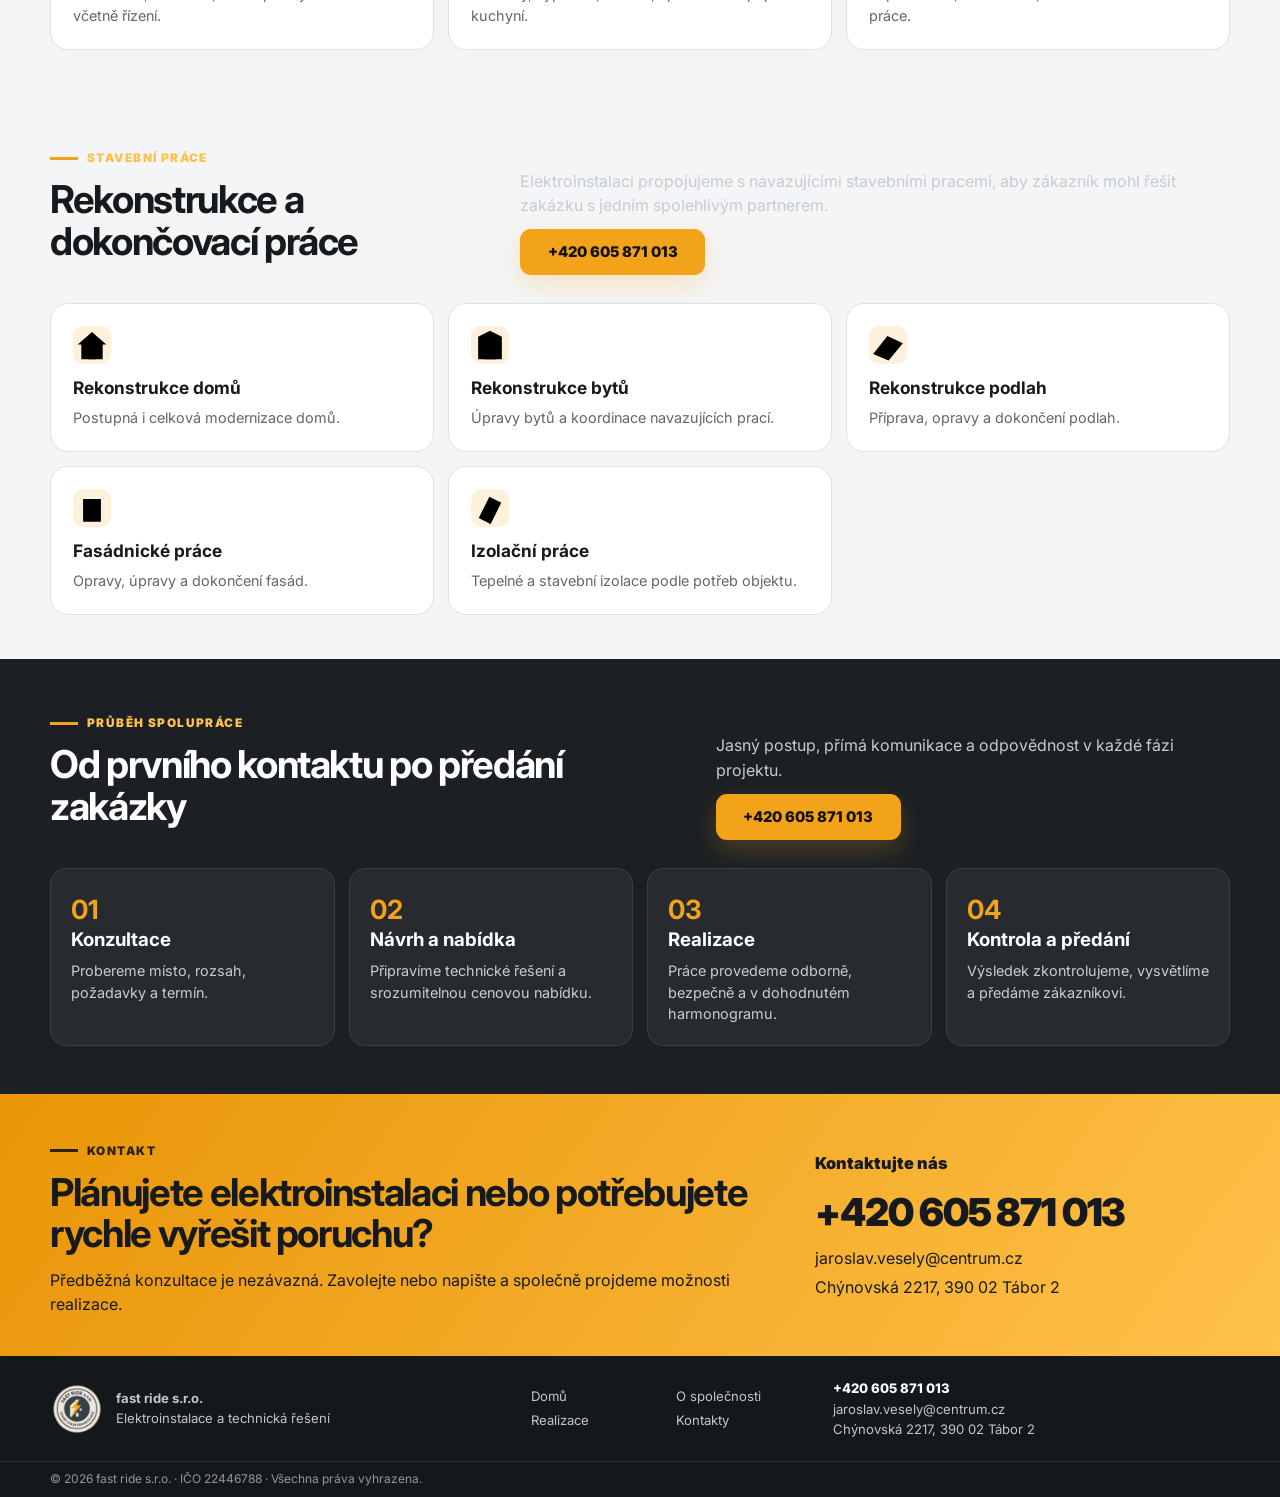
==== commit 97454577: "Add files via upload" ====
--- a/index.html
+++ b/index.html
@@ -117,7 +117,10 @@
   <div class="container">
     <div class="section-heading">
       <div><span class="eyebrow">Naše služby</span><h2>Komplexní technické řešení od návrhu po servis</h2></div>
-      <p>Zakázku řešíme jako celek — bezpečně, přesně a s ohledem na budoucí potřeby objektu.</p>
+      <div class="process-contact section-phone-contact">
+        <p>Zakázku řešíme jako celek — bezpečně, přesně a s ohledem na budoucí potřeby objektu.</p>
+        <a class="button button-accent phone-button" href="tel:+420605871013">+420 605 871 013</a>
+      </div>
     </div>
     <div class="service-grid">
       <article class="card service-card"><span>01</span><h3>Kompletní elektroinstalace</h3><p>Rodinné domy, byty, novostavby, kanceláře, komerční a průmyslové objekty.</p></article>
@@ -136,17 +139,57 @@
 
 <section class="section construction-news" aria-labelledby="construction-news-title">
   <div class="container">
-    <div class="construction-news-heading">
-      <span class="eyebrow">Stavební práce</span>
-      <span class="construction-news-badge"><span class="novinka-square" aria-hidden="true"></span>NOVINKA</span>
-      <h2 id="construction-news-title">Rekonstrukce a dokončovací práce jako součást jedné zakázky</h2>
-      <p>Elektroinstalaci propojujeme s navazujícími stavebními pracemi, aby zákazník mohl řešit zakázku s jedním spolehlivým partnerem.</p>
-    </div>
-    <div class="construction-icon-row" aria-label="Nové stavební služby">
-      <article><div class="construction-mini-icon"><svg viewBox="0 0 64 64" aria-hidden="true"><path d="M12 55h40M17 55V17h30v38"/><path d="M23 24h7v8h-7zM35 24h7v8h-7zM23 38h7v8h-7zM35 38h7v8h-7z"/><path d="m47 13 7-7M50 18l8-8"/></svg></div><h3>Fasádnické práce</h3><p>Opravy, úpravy a dokončení fasád.</p></article>
-      <article><div class="construction-mini-icon"><svg viewBox="0 0 64 64" aria-hidden="true"><path d="M8 31 32 10l24 21"/><path d="M14 28v28h36V28"/><path d="M26 56V40h12v16"/></svg></div><h3>Rekonstrukce domů</h3><p>Postupná i celková modernizace domů.</p></article>
-      <article><div class="construction-mini-icon"><svg viewBox="0 0 64 64" aria-hidden="true"><path d="M12 56V18l20-10 20 10v38"/><path d="M22 56V30h20v26M17 22h30"/><path d="M27 36h10M27 43h10"/></svg></div><h3>Rekonstrukce bytů</h3><p>Úpravy bytů a koordinace navazujících prací.</p></article>
-      <article><div class="construction-mini-icon"><svg viewBox="0 0 64 64" aria-hidden="true"><path d="M7 47 31 17l26 12-24 29z"/><path d="m17 43 25 10M24 34l25 10M31 25l25 10"/><path d="m32 18 9 25"/></svg></div><h3>Rekonstrukce podlah</h3><p>Příprava, opravy a dokončení podlah.</p></article>
+    <div class="section-heading construction-unified-heading">
+      <div>
+        <span class="eyebrow">Stavební práce</span>
+        <h2 id="construction-news-title">Rekonstrukce a dokončovací práce</h2>
+      </div>
+      <div class="process-contact section-phone-contact">
+        <p>Elektroinstalaci propojujeme s navazujícími stavebními pracemi, aby zákazník mohl řešit zakázku s jedním spolehlivým partnerem.</p>
+        <a class="button button-accent phone-button" href="tel:+420605871013">+420 605 871 013</a>
+      </div>
+    </div>
+
+    <div class="service-grid construction-service-grid" aria-label="Stavební služby">
+      <article class="card service-card construction-service-card">
+        <span class="construction-service-icon">
+          <svg viewBox="0 0 64 64" aria-hidden="true"><path d="M8 31 32 10l24 21"/><path d="M14 28v28h36V28"/><path d="M26 56V40h12v16"/></svg>
+        </span>
+        <h3>Rekonstrukce domů</h3>
+        <p>Postupná i celková modernizace domů.</p>
+      </article>
+
+      <article class="card service-card construction-service-card">
+        <span class="construction-service-icon">
+          <svg viewBox="0 0 64 64" aria-hidden="true"><path d="M12 56V18l20-10 20 10v38"/><path d="M22 56V30h20v26M17 22h30"/><path d="M27 36h10M27 43h10"/></svg>
+        </span>
+        <h3>Rekonstrukce bytů</h3>
+        <p>Úpravy bytů a koordinace navazujících prací.</p>
+      </article>
+
+      <article class="card service-card construction-service-card">
+        <span class="construction-service-icon">
+          <svg viewBox="0 0 64 64" aria-hidden="true"><path d="M7 47 31 17l26 12-24 29z"/><path d="m17 43 25 10M24 34l25 10M31 25l25 10"/><path d="m32 18 9 25"/></svg>
+        </span>
+        <h3>Rekonstrukce podlah</h3>
+        <p>Příprava, opravy a dokončení podlah.</p>
+      </article>
+
+      <article class="card service-card construction-service-card">
+        <span class="construction-service-icon">
+          <svg viewBox="0 0 64 64" aria-hidden="true"><path d="M12 55h40M17 55V17h30v38"/><path d="M23 24h7v8h-7zM35 24h7v8h-7zM23 38h7v8h-7zM35 38h7v8h-7z"/><path d="m47 13 7-7M50 18l8-8"/></svg>
+        </span>
+        <h3>Fasádnické práce</h3>
+        <p>Opravy, úpravy a dokončení fasád.</p>
+      </article>
+
+      <article class="card service-card construction-service-card">
+        <span class="construction-service-icon">
+          <svg viewBox="0 0 64 64" aria-hidden="true"><path d="M13 49 31 13l20 10-18 36z"/><path d="M20 42 39 18M25 49l19-24"/><path d="M13 49h20"/></svg>
+        </span>
+        <h3>Izolační práce</h3>
+        <p>Tepelné a stavební izolace podle potřeb objektu.</p>
+      </article>
     </div>
   </div>
 </section>
--- a/css/style.css
+++ b/css/style.css
@@ -729,3 +729,44 @@
   .hero-actions .button{width:100%}
   .card{padding:18px}
 }
+
+
+/* FINAL APPROVED NOVINKA + transparent unchanged logo */
+.brand img{width:66px;height:66px;object-fit:contain;background:transparent}
+.footer-brand img{width:64px;height:64px;object-fit:contain;background:transparent}
+
+.hero-new{display:block;color:#eef0f2;margin:0 0 19px}
+.hero-new .novinka-square{margin-right:.48em}
+.hero-new strong{color:var(--accent2);margin-right:.25em}
+.novinka-square{display:inline-block;width:.68em;height:.68em;border-radius:2px;background:var(--accent);vertical-align:.06em;flex:0 0 auto}
+
+.construction-news{padding:44px 0;background:#f4f5f6}
+.construction-news-heading{max-width:830px;margin:0 auto 24px;text-align:center}
+.construction-news-heading>.eyebrow{color:var(--accent2);margin-bottom:12px}
+.construction-news-heading>.eyebrow:before{background:var(--accent)}
+.construction-news-badge{display:inline-flex;align-items:center;gap:10px;margin:0 auto 14px;padding:10px 17px;border:2px solid var(--accent);border-radius:9px;background:#fff;color:var(--accent2);font-size:clamp(1.08rem,2vw,1.42rem);line-height:1;font-weight:900;letter-spacing:.07em;box-shadow:0 6px 18px rgba(0,0,0,.06)}
+.construction-news-badge .novinka-square{width:.72em;height:.72em}
+.construction-news-heading h2{margin:0 0 9px}
+.construction-news-heading p{max-width:700px;margin:0 auto;color:var(--muted)}
+.construction-icon-row{display:grid;grid-template-columns:repeat(4,minmax(0,1fr));gap:12px;max-width:980px;margin:0 auto;padding:18px 20px;border:1px solid rgba(242,163,26,.55);border-radius:16px;background:#fff;box-shadow:0 10px 28px rgba(0,0,0,.045)}
+.construction-icon-row article{min-width:0;text-align:center;padding:4px 8px}
+.construction-mini-icon{width:48px;height:48px;margin:0 auto 8px;color:var(--accent2)}
+.construction-mini-icon svg{display:block;width:100%;height:100%;fill:none;stroke:currentColor;stroke-width:3;stroke-linecap:round;stroke-linejoin:round}
+.construction-icon-row h3{font-size:.96rem;margin:0 0 5px}
+.construction-icon-row p{font-size:.78rem;line-height:1.42;color:var(--muted);margin:0}
+
+@media(max-width:900px){
+  .construction-icon-row{grid-template-columns:repeat(2,minmax(0,1fr));gap:16px 10px}
+}
+@media(max-width:760px){
+  .brand img{width:58px;height:58px}
+  .construction-news{padding:34px 0}
+  .construction-icon-row{padding:16px 12px}
+}
+@media(max-width:440px){
+  .construction-icon-row{grid-template-columns:1fr 1fr;gap:14px 6px}
+  .construction-mini-icon{width:42px;height:42px}
+  .construction-icon-row article{padding:2px 4px}
+  .construction-icon-row h3{font-size:.88rem}
+  .construction-icon-row p{font-size:.73rem}
+}
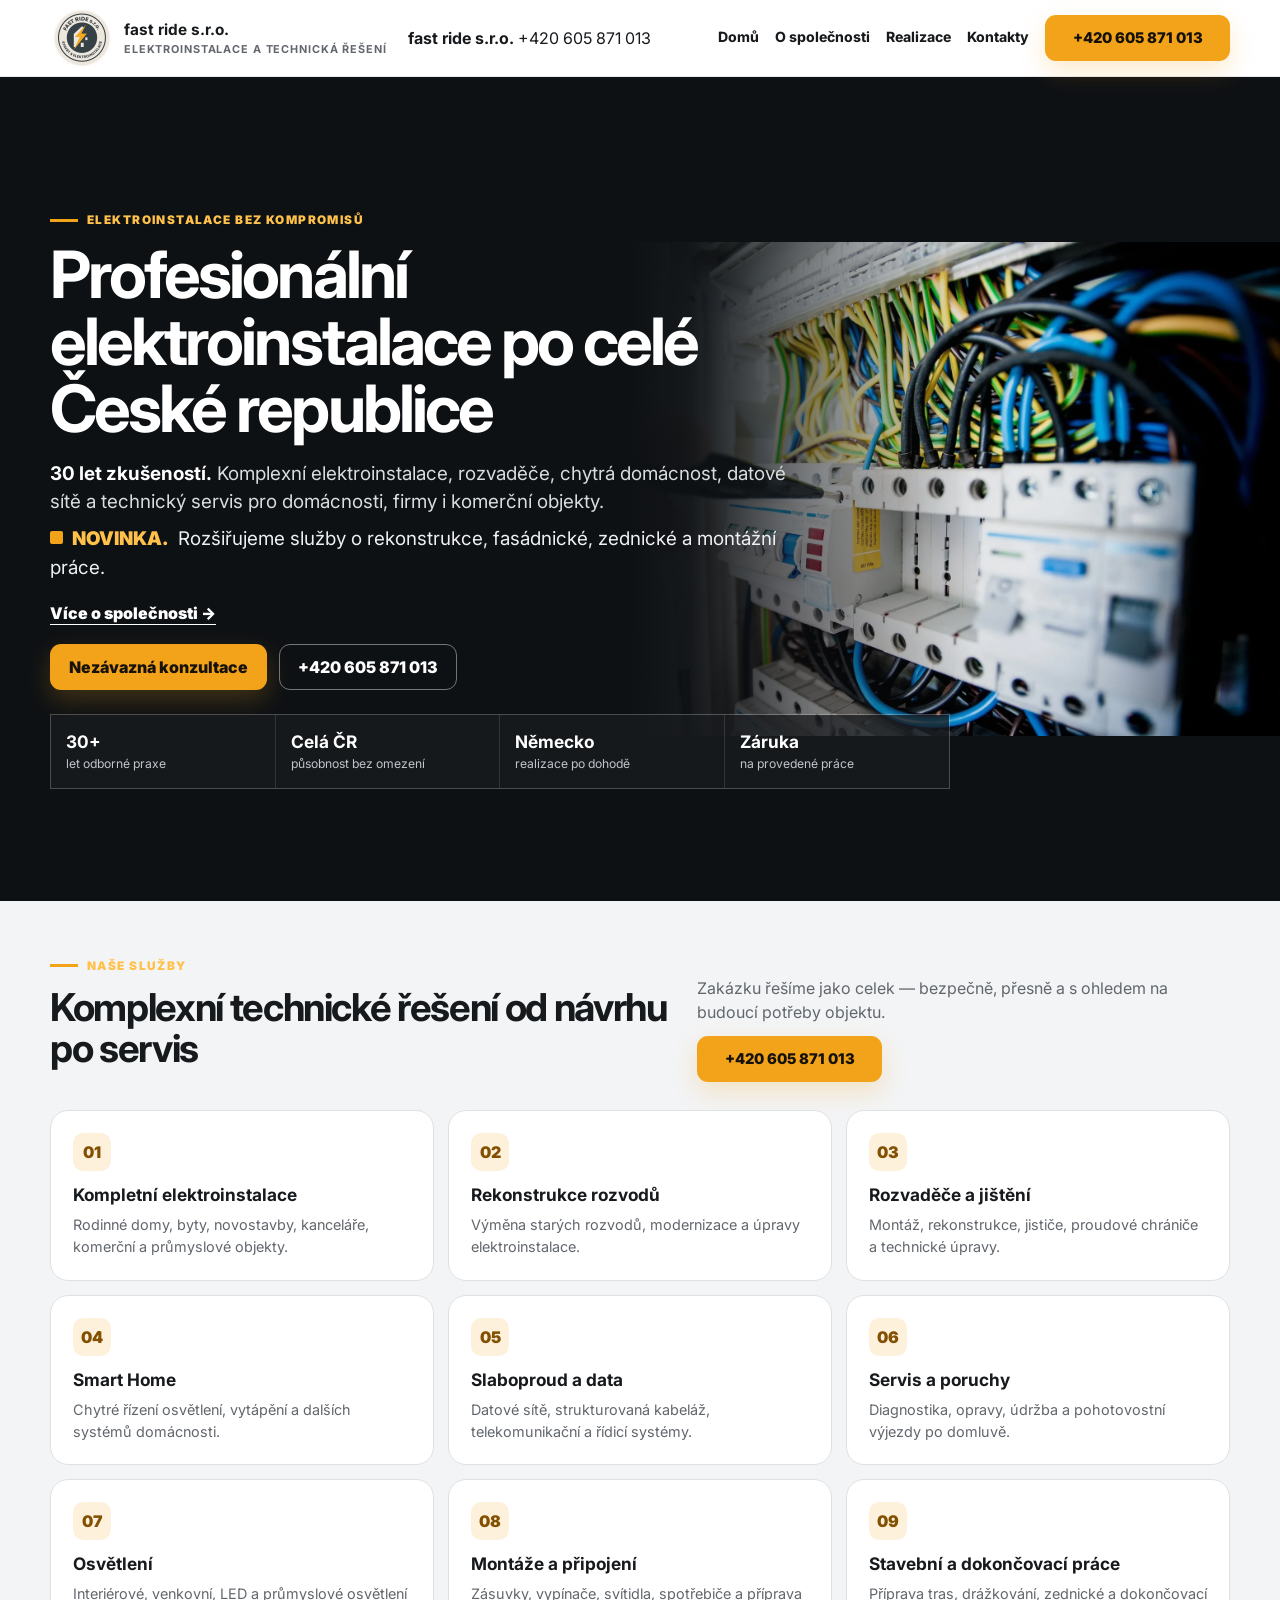
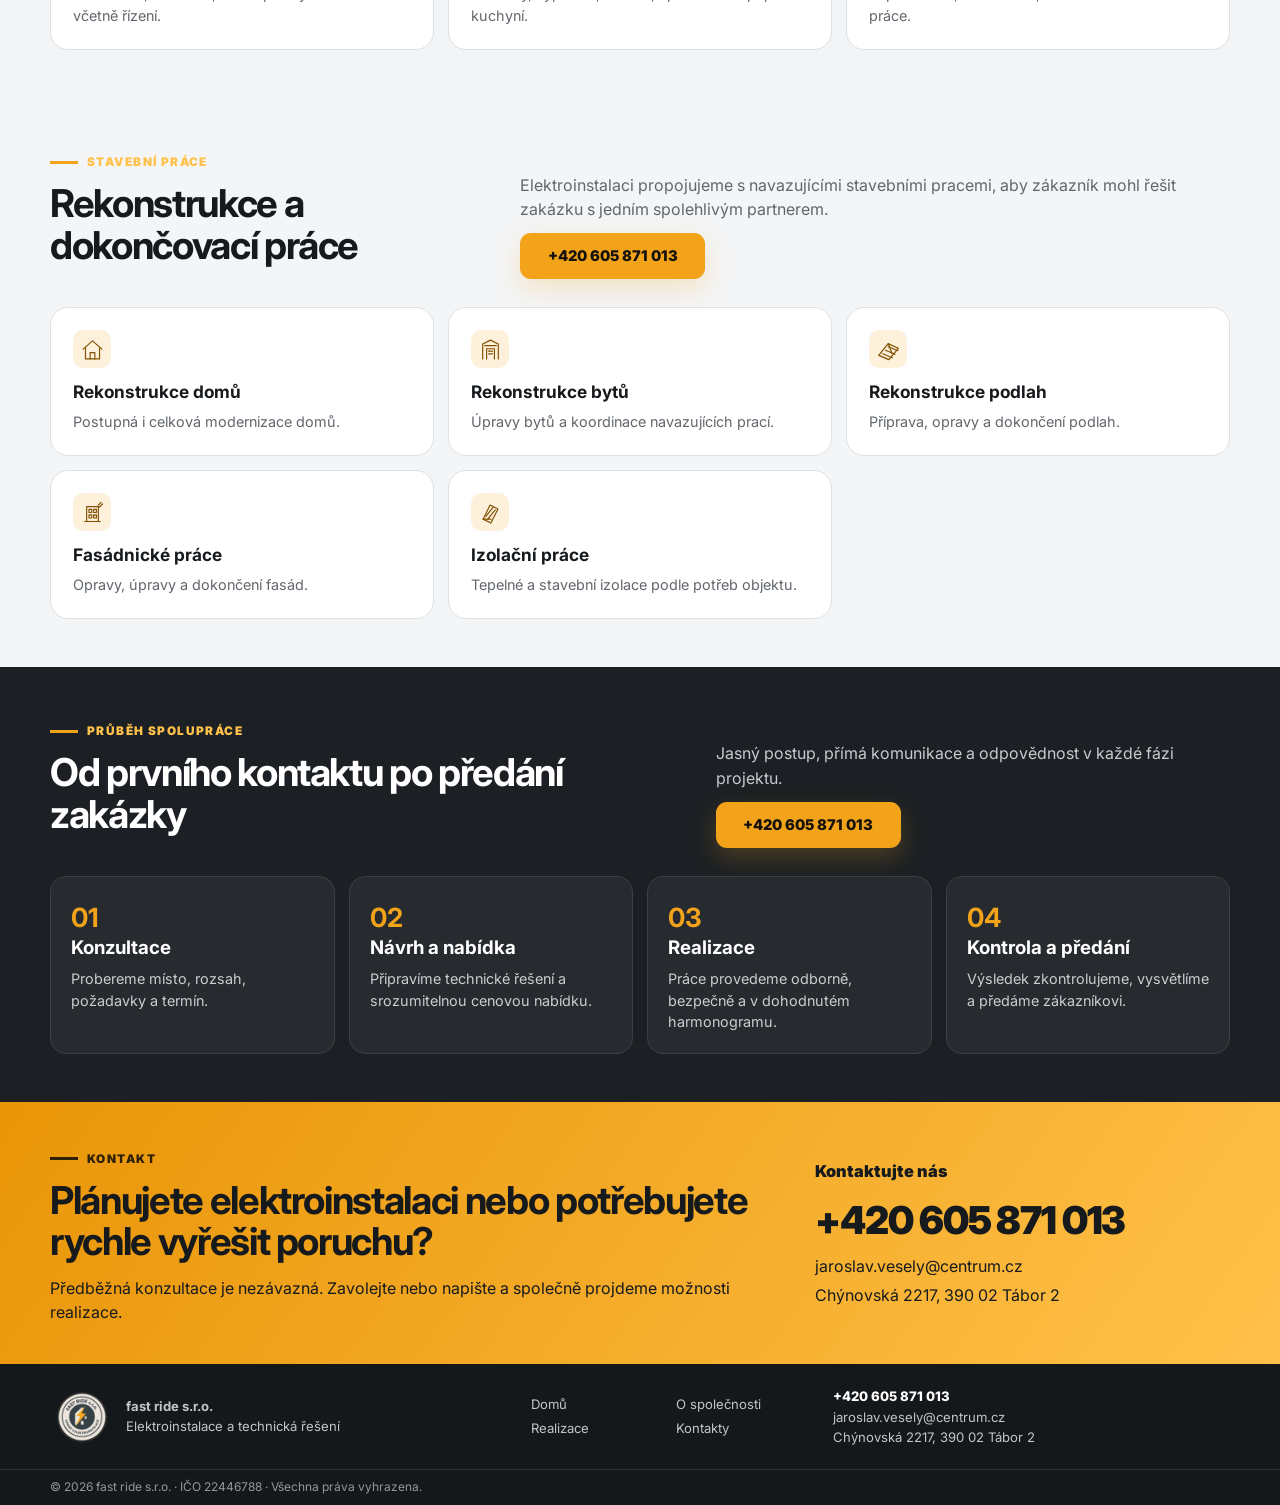
==== commit 6cf131e7: "Add files via upload" ====
--- a/index.html
+++ b/index.html
@@ -76,6 +76,11 @@
       <img src="assets/logo-transparent.png" alt="Logo fast ride s.r.o." width="64" height="64" decoding="async">
       <span><b>fast ride s.r.o.</b><small>Elektroinstalace a technická řešení</small></span>
     </a>
+
+    <div class="mobile-header-center" aria-label="Kontaktní údaje společnosti">
+      <strong>fast ride s.r.o.</strong>
+      <a href="tel:+420605871013">+420 605 871 013</a>
+    </div>
     <a class="header-phone" href="tel:+420605871013" aria-label="Zavolat na číslo +420 605 871 013">
       <span>Telefon</span><b>+420 605 871 013</b>
     </a>
--- a/css/style.css
+++ b/css/style.css
@@ -770,3 +770,401 @@
   .construction-icon-row h3{font-size:.88rem}
   .construction-icon-row p{font-size:.73rem}
 }
+
+
+/* FINAL POLISH — unified logo alignment and compact left-aligned NOVINKA block */
+
+/* Use exactly the same circular logo size in header and footer */
+.brand img,
+.footer-brand img{
+  width:64px;
+  height:64px;
+  object-fit:contain;
+  background:transparent;
+  flex:0 0 64px;
+}
+.brand,
+.footer-brand{
+  align-items:center;
+}
+.brand img{
+  margin:0;
+}
+
+/* Construction section follows the same left-aligned rhythm as "Naše služby" */
+.construction-news{
+  padding:34px 0 36px;
+  background:#f4f5f6;
+}
+.construction-news-heading{
+  max-width:none;
+  margin:0 0 18px;
+  text-align:left;
+}
+.construction-news-line{
+  display:block;
+  margin-bottom:8px;
+}
+.construction-news-heading .eyebrow{
+  color:var(--accent2);
+  margin:0;
+}
+.construction-news-heading .eyebrow:before{
+  background:var(--accent);
+}
+.construction-news-new{
+  display:flex;
+  align-items:baseline;
+  gap:0;
+  margin:0 0 7px;
+  color:var(--accent2);
+  font-size:1rem;
+}
+.construction-news-new .novinka-square{
+  margin-right:.48em;
+}
+.construction-news-new strong{
+  color:var(--accent2);
+  letter-spacing:.04em;
+}
+.construction-news-copy{
+  display:grid;
+  grid-template-columns:minmax(0,1.25fr) minmax(260px,.75fr);
+  gap:38px;
+  align-items:end;
+}
+.construction-news-copy h2{
+  margin:0;
+}
+.construction-news-copy p{
+  margin:0;
+  color:var(--muted);
+  max-width:520px;
+}
+
+/* Five compact cards, same rounded-card language as existing services */
+.construction-card-grid{
+  display:grid;
+  grid-template-columns:repeat(5,minmax(0,1fr));
+  gap:10px;
+  margin:0;
+}
+.construction-card{
+  min-width:0;
+  padding:15px 12px 14px;
+  border:1px solid var(--line);
+  border-radius:15px;
+  background:#fff;
+  text-align:left;
+  box-shadow:0 7px 20px rgba(0,0,0,.035);
+  transition:transform .18s ease, box-shadow .18s ease, border-color .18s ease;
+}
+.construction-card:hover{
+  transform:translateY(-2px);
+  border-color:rgba(242,163,26,.65);
+  box-shadow:0 10px 24px rgba(0,0,0,.06);
+}
+.construction-mini-icon{
+  width:38px;
+  height:38px;
+  margin:0 0 8px;
+  color:var(--accent2);
+}
+.construction-mini-icon svg{
+  display:block;
+  width:100%;
+  height:100%;
+  fill:none;
+  stroke:currentColor;
+  stroke-width:3;
+  stroke-linecap:round;
+  stroke-linejoin:round;
+}
+.construction-card h3{
+  margin:0 0 5px;
+  font-size:.92rem;
+}
+.construction-card p{
+  margin:0;
+  color:var(--muted);
+  font-size:.75rem;
+  line-height:1.4;
+}
+
+@media(max-width:1000px){
+  .construction-news-copy{
+    grid-template-columns:1fr;
+    gap:8px;
+    align-items:start;
+  }
+  .construction-news-copy p{
+    max-width:720px;
+  }
+  .construction-card-grid{
+    grid-template-columns:repeat(3,minmax(0,1fr));
+  }
+}
+
+@media(max-width:760px){
+  .brand img,
+  .footer-brand img{
+    width:58px;
+    height:58px;
+    flex-basis:58px;
+  }
+  .construction-news{
+    padding:28px 0 30px;
+  }
+  .construction-news-heading{
+    margin-bottom:15px;
+  }
+  .construction-card-grid{
+    grid-template-columns:repeat(2,minmax(0,1fr));
+    gap:9px;
+  }
+  .construction-card{
+    padding:13px 11px;
+  }
+}
+
+@media(max-width:430px){
+  .construction-card-grid{
+    grid-template-columns:1fr;
+  }
+}
+
+@media(prefers-reduced-motion:reduce){
+  .construction-card{
+    transition:none;
+  }
+  .construction-card:hover{
+    transform:none;
+  }
+}
+
+
+/* FINAL COMPACT ALIGNMENT */
+.construction-news{
+  padding:24px 0 26px !important;
+}
+.construction-news-heading.compact-balanced{
+  display:grid;
+  grid-template-columns:minmax(0,1.15fr) minmax(280px,.85fr);
+  gap:30px;
+  align-items:start;
+  margin:0 0 12px !important;
+  text-align:left !important;
+}
+.construction-news-left,
+.construction-news-right{
+  min-width:0;
+}
+.construction-news-left .eyebrow{
+  margin:0 0 6px !important;
+}
+.construction-news-left h2{
+  margin:0 !important;
+}
+.construction-news-right p{
+  margin:0 !important;
+  color:var(--muted);
+  align-self:start;
+}
+.construction-news-new,
+.construction-news-badge{
+  display:none !important;
+}
+
+.construction-card-grid{
+  display:grid;
+  grid-template-columns:repeat(5,minmax(0,1fr));
+  gap:8px !important;
+  margin:0 !important;
+}
+.construction-card{
+  padding:12px 11px !important;
+}
+.construction-card-row{
+  display:flex;
+  align-items:flex-start;
+  gap:9px;
+}
+.construction-mini-icon{
+  width:30px !important;
+  height:30px !important;
+  flex:0 0 30px;
+  margin:1px 0 0 !important;
+}
+.construction-card h3{
+  margin:0 0 3px !important;
+  font-size:.88rem !important;
+}
+.construction-card p{
+  margin:0 !important;
+  font-size:.72rem !important;
+  line-height:1.32 !important;
+}
+
+.contact-email-line{
+  display:grid;
+  grid-template-columns:110px minmax(0,1fr);
+  gap:18px;
+  align-items:center;
+}
+.contact-email-line span{
+  color:var(--accent2);
+  font-weight:800;
+}
+.contact-email-line a{
+  justify-self:start;
+}
+
+@media(max-width:1000px){
+  .construction-news-heading.compact-balanced{
+    grid-template-columns:1fr;
+    gap:6px;
+  }
+  .construction-card-grid{
+    grid-template-columns:repeat(3,minmax(0,1fr));
+  }
+}
+@media(max-width:760px){
+  .construction-news{
+    padding:20px 0 22px !important;
+  }
+  .construction-card-grid{
+    grid-template-columns:repeat(2,minmax(0,1fr));
+  }
+  .contact-email-line{
+    grid-template-columns:90px minmax(0,1fr);
+    gap:12px;
+  }
+}
+@media(max-width:460px){
+  .construction-card-grid{
+    grid-template-columns:1fr;
+  }
+  .contact-email-line{
+    grid-template-columns:1fr;
+    gap:3px;
+  }
+}
+
+
+/* FINAL UNIFIED VERSION */
+
+/* The right-hand explanations and phone buttons use exactly the process-block layout. */
+.section-phone-contact{
+  max-width:440px;
+  display:flex;
+  flex-direction:column;
+  align-items:flex-start;
+  gap:12px;
+}
+.section-phone-contact p{
+  margin:0;
+  color:var(--muted);
+}
+
+/* Construction block follows the exact font sizes and card structure of Naše služby. */
+.construction-news{
+  padding:48px 0 !important;
+}
+.construction-unified-heading{
+  margin-bottom:28px !important;
+}
+.construction-service-grid{
+  grid-template-columns:repeat(3,1fr) !important;
+  gap:14px !important;
+}
+.construction-service-card{
+  padding:22px !important;
+  text-align:left !important;
+}
+.construction-service-card .construction-service-icon{
+  display:grid;
+  place-items:center;
+  width:38px;
+  height:38px;
+  border-radius:10px;
+  background:rgba(242,163,26,.15);
+  color:#825000;
+  margin-bottom:14px;
+}
+.construction-service-icon svg{
+  width:25px;
+  height:25px;
+  fill:none;
+  stroke:currentColor;
+  stroke-width:3;
+  stroke-linecap:round;
+  stroke-linejoin:round;
+}
+.construction-service-card h3{
+  font-size:1.08rem !important;
+  margin-bottom:8px !important;
+}
+.construction-service-card p{
+  color:var(--muted) !important;
+  font-size:.9rem !important;
+  line-height:1.52 !important;
+  margin:0 !important;
+}
+
+/* Remove all old compact/side-icon construction rules. */
+.construction-card-grid,
+.construction-card,
+.construction-card-row,
+.construction-mini-icon{
+  all:unset;
+}
+
+/* Contact labels: E-mail, Čas pro kontakt and Působnost are now one identical grid. */
+.contact-meta{
+  display:grid !important;
+  gap:7px !important;
+  margin-top:12px !important;
+}
+.contact-meta div{
+  display:grid !important;
+  grid-template-columns:145px minmax(0,1fr) !important;
+  gap:10px !important;
+  align-items:start !important;
+}
+.contact-meta b{
+  color:var(--accent2) !important;
+  font-size:.74rem !important;
+  font-weight:700 !important;
+  text-transform:uppercase !important;
+  letter-spacing:.07em !important;
+}
+.contact-meta span,
+.contact-meta a{
+  color:#c8cdd1 !important;
+  font-size:.84rem !important;
+  margin:0 !important;
+}
+
+/* Keep the lowercase letters in "Osobní kontakt". */
+.contact-primary-final > .eyebrow{
+  text-transform:none !important;
+}
+
+@media(max-width:1000px){
+  .construction-service-grid{
+    grid-template-columns:repeat(2,minmax(0,1fr)) !important;
+  }
+  .section-phone-contact{
+    max-width:none;
+  }
+}
+
+@media(max-width:620px){
+  .construction-service-grid{
+    grid-template-columns:1fr !important;
+  }
+  .contact-meta div{
+    grid-template-columns:1fr !important;
+    gap:2px !important;
+  }
+}
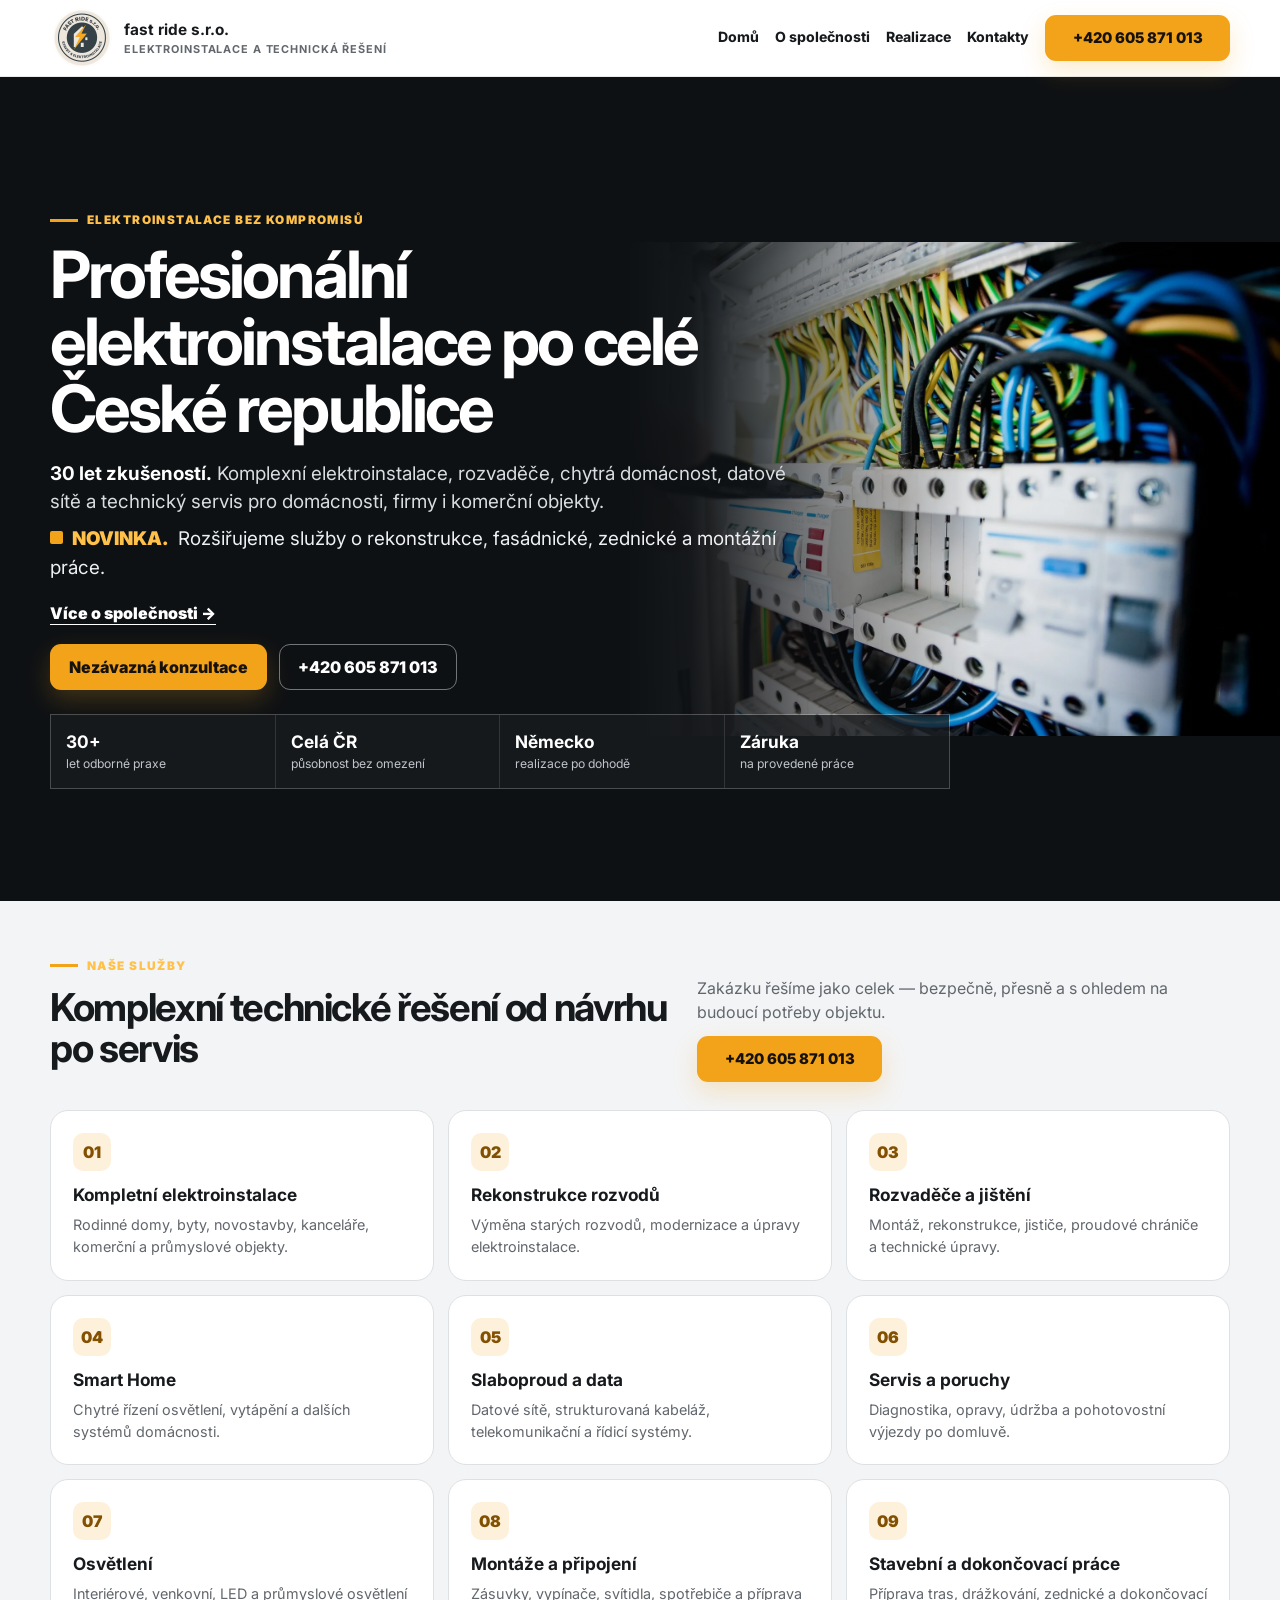
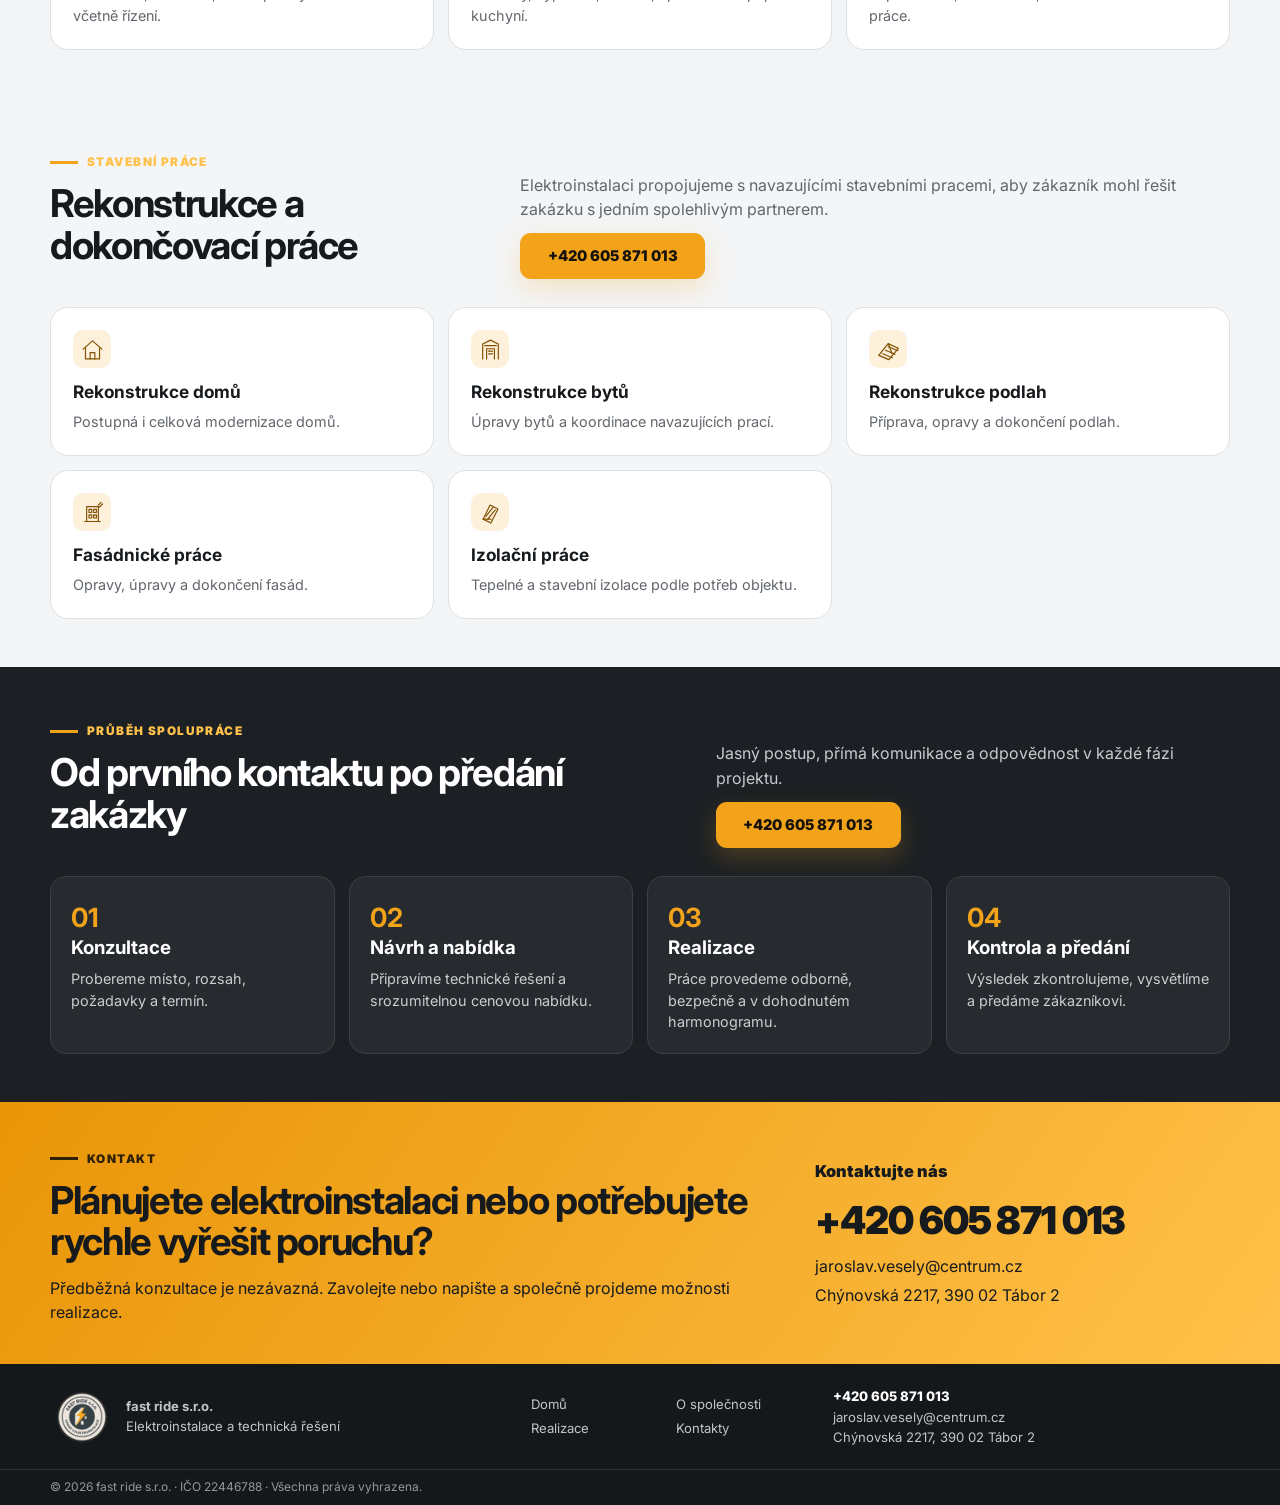
==== commit 0a72f0c9: "Add files via upload" ====
--- a/index.html
+++ b/index.html
@@ -102,7 +102,7 @@
       <span class="eyebrow">Elektroinstalace bez kompromisů</span>
       <h1>Profesionální elektroinstalace po celé České republice</h1>
       <p class="hero-lead"><strong>30 let zkušeností.</strong> Komplexní elektroinstalace, rozvaděče, chytrá domácnost, datové sítě a technický servis pro domácnosti, firmy i komerční objekty.</p>
-      <p class="hero-new"><span class="novinka-square" aria-hidden="true"></span><strong>NOVINKA.</strong> Rozšiřujeme služby o rekonstrukce, fasádnické, zednické a montážní práce.</p>
+      <p class="hero-new hero-new-emphasis"><span class="novinka-square" aria-hidden="true"></span><strong>NOVINKA.</strong> Rozšiřujeme služby o rekonstrukce, fasádnické, zednické a montážní práce.</p>
       <a class="hero-company-link" href="o-spolecnosti.html">Více o společnosti →</a>
       <div class="hero-actions">
         <a class="button button-accent" href="kontakty.html">Nezávazná konzultace</a>
--- a/css/style.css
+++ b/css/style.css
@@ -1168,3 +1168,205 @@
     gap:2px !important;
   }
 }
+
+
+/* FINAL MOBILE HEADER */
+.mobile-header-center{
+  display:none;
+}
+
+@media(max-width:780px){
+  .header-inner{
+    min-height:88px !important;
+    height:auto !important;
+    display:grid !important;
+    grid-template-columns:64px minmax(168px,1fr) 94px !important;
+    align-items:center !important;
+    column-gap:10px !important;
+    padding-top:8px !important;
+    padding-bottom:8px !important;
+  }
+
+  .brand{
+    width:64px !important;
+    min-width:64px !important;
+    display:block !important;
+  }
+
+  .brand img{
+    display:block !important;
+    width:64px !important;
+    height:64px !important;
+    object-fit:contain !important;
+  }
+
+  .brand > span{
+    display:none !important;
+  }
+
+  .mobile-header-center{
+    display:flex !important;
+    min-width:0 !important;
+    flex-direction:column !important;
+    align-items:center !important;
+    justify-content:center !important;
+    gap:3px !important;
+    text-align:center !important;
+    line-height:1.08 !important;
+  }
+
+  .mobile-header-center strong,
+  .mobile-header-center a{
+    display:block !important;
+    width:max-content !important;
+    max-width:none !important;
+    margin:0 !important;
+    padding:0 !important;
+    color:#111 !important;
+    white-space:nowrap !important;
+    overflow:visible !important;
+    text-overflow:clip !important;
+  }
+
+  .mobile-header-center strong{
+    font-size:.76rem !important;
+    font-weight:800 !important;
+  }
+
+  .mobile-header-center a{
+    font-size:.80rem !important;
+    font-weight:850 !important;
+  }
+
+  .menu-button{
+    display:flex !important;
+    align-items:center !important;
+    justify-content:center !important;
+    width:94px !important;
+    min-width:94px !important;
+    height:54px !important;
+    margin:0 !important;
+    padding:0 14px !important;
+    border:0 !important;
+    border-radius:14px !important;
+    background:#f5a623 !important;
+    color:#111 !important;
+    box-shadow:0 8px 20px rgba(242,163,26,.25) !important;
+    font-size:1rem !important;
+    font-weight:900 !important;
+  }
+
+  .main-nav{
+    top:88px !important;
+  }
+}
+
+@media(max-width:430px){
+  .header-inner{
+    grid-template-columns:58px minmax(148px,1fr) 82px !important;
+    column-gap:7px !important;
+  }
+
+  .brand{
+    width:58px !important;
+    min-width:58px !important;
+  }
+
+  .brand img{
+    width:58px !important;
+    height:58px !important;
+  }
+
+  .mobile-header-center strong{
+    font-size:.69rem !important;
+  }
+
+  .mobile-header-center a{
+    font-size:.71rem !important;
+  }
+
+  .menu-button{
+    width:82px !important;
+    min-width:82px !important;
+    height:50px !important;
+    padding:0 10px !important;
+    font-size:.92rem !important;
+  }
+}
+
+@media(max-width:370px){
+  .header-inner{
+    grid-template-columns:54px minmax(132px,1fr) 74px !important;
+  }
+
+  .brand{
+    width:54px !important;
+    min-width:54px !important;
+  }
+
+  .brand img{
+    width:54px !important;
+    height:54px !important;
+  }
+
+  .mobile-header-center strong{
+    font-size:.62rem !important;
+  }
+
+  .mobile-header-center a{
+    font-size:.64rem !important;
+  }
+
+  .menu-button{
+    width:74px !important;
+    min-width:74px !important;
+    font-size:.85rem !important;
+  }
+}
+
+
+/* SPONZORSTVÍ A PODPORA REGIONU */
+.support-projects{
+  display:grid;
+  grid-template-columns:repeat(2,minmax(0,1fr));
+  gap:18px;
+  margin-top:24px;
+}
+.support-project{
+  padding:22px;
+  border:1px solid rgba(242,163,26,.28);
+  border-radius:18px;
+  background:rgba(255,255,255,.62);
+}
+.support-project h3{
+  margin:0 0 9px;
+}
+.support-project p{
+  margin:0 0 14px;
+}
+.support-actions{
+  display:flex;
+  flex-wrap:wrap;
+  gap:10px 18px;
+}
+.support-link{
+  display:inline-block;
+  color:#c87900;
+  font-weight:800;
+  text-decoration:none;
+  border-bottom:1px solid currentColor;
+}
+.support-link:hover,
+.support-link:focus-visible{
+  color:#111;
+}
+@media(max-width:780px){
+  .support-projects{
+    grid-template-columns:1fr;
+    gap:14px;
+    margin-top:18px;
+  }
+  .support-project{
+    padding:18px;
+  }
+}
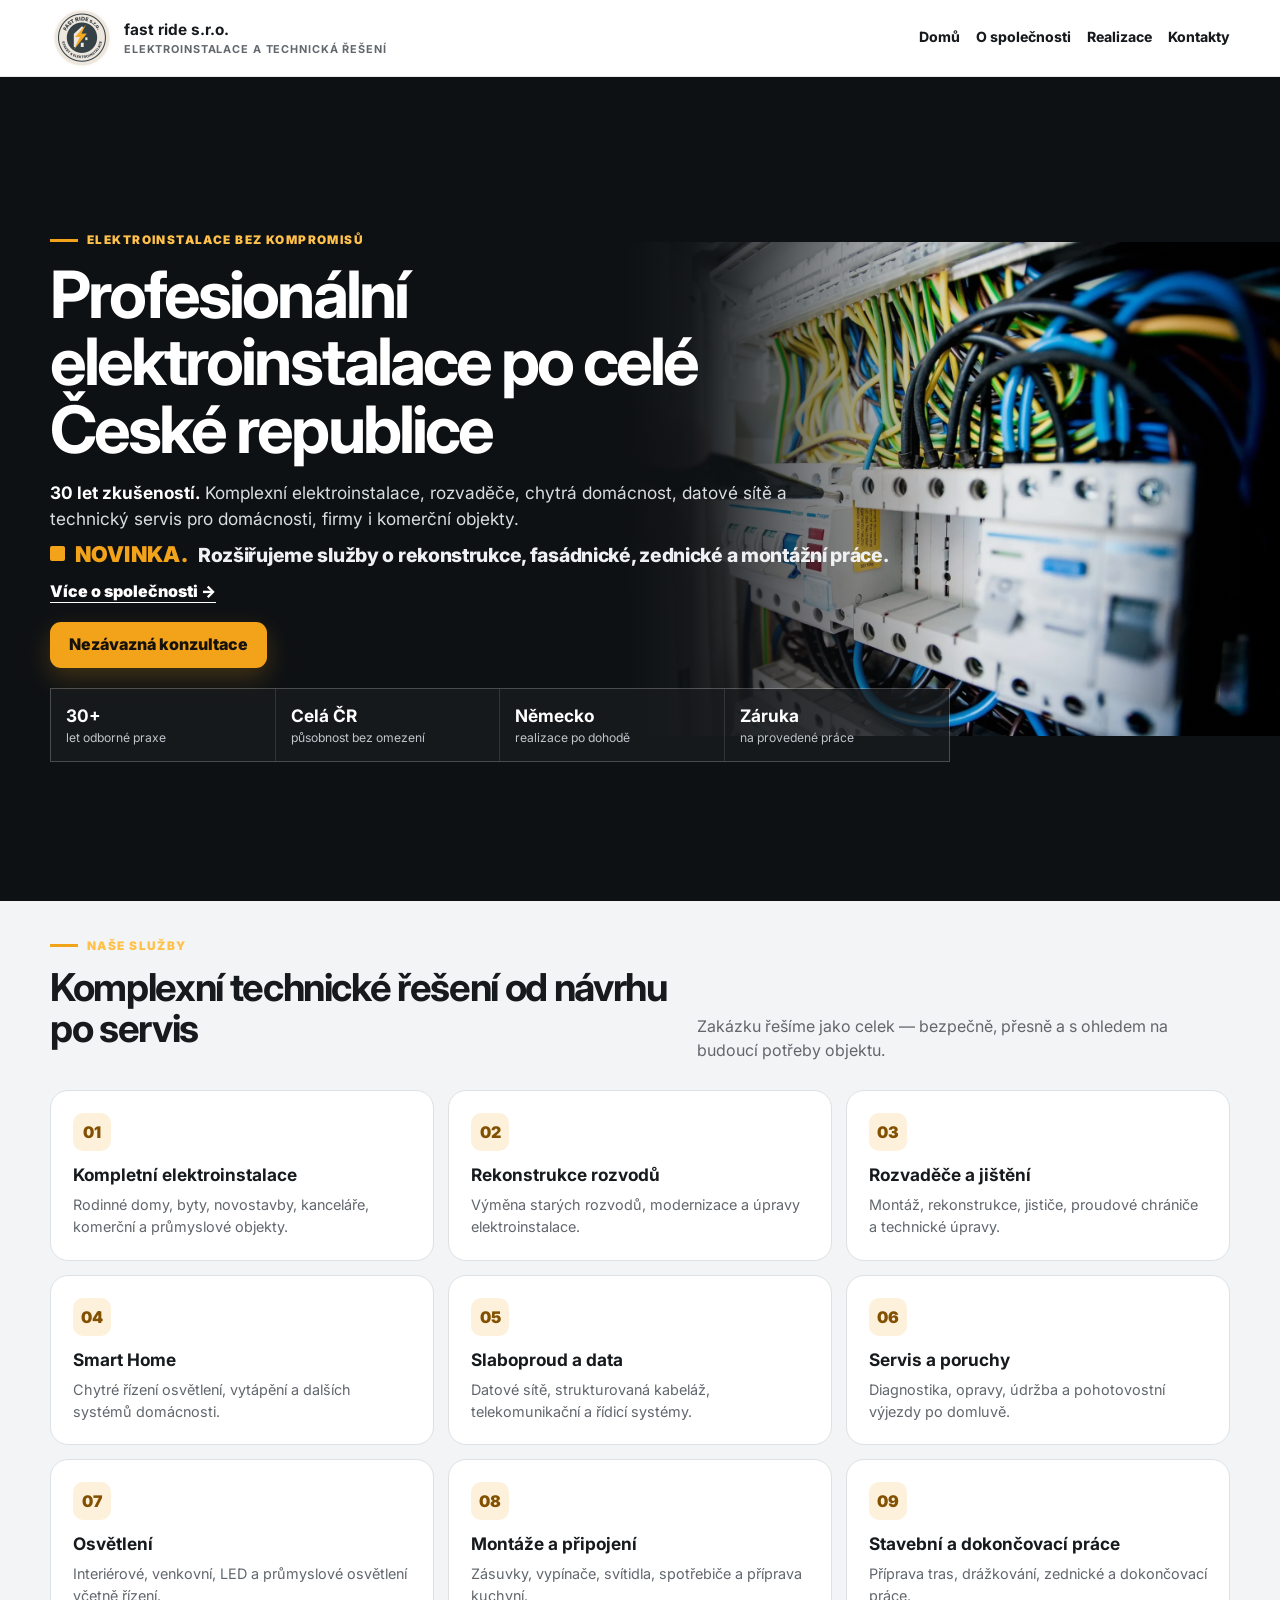
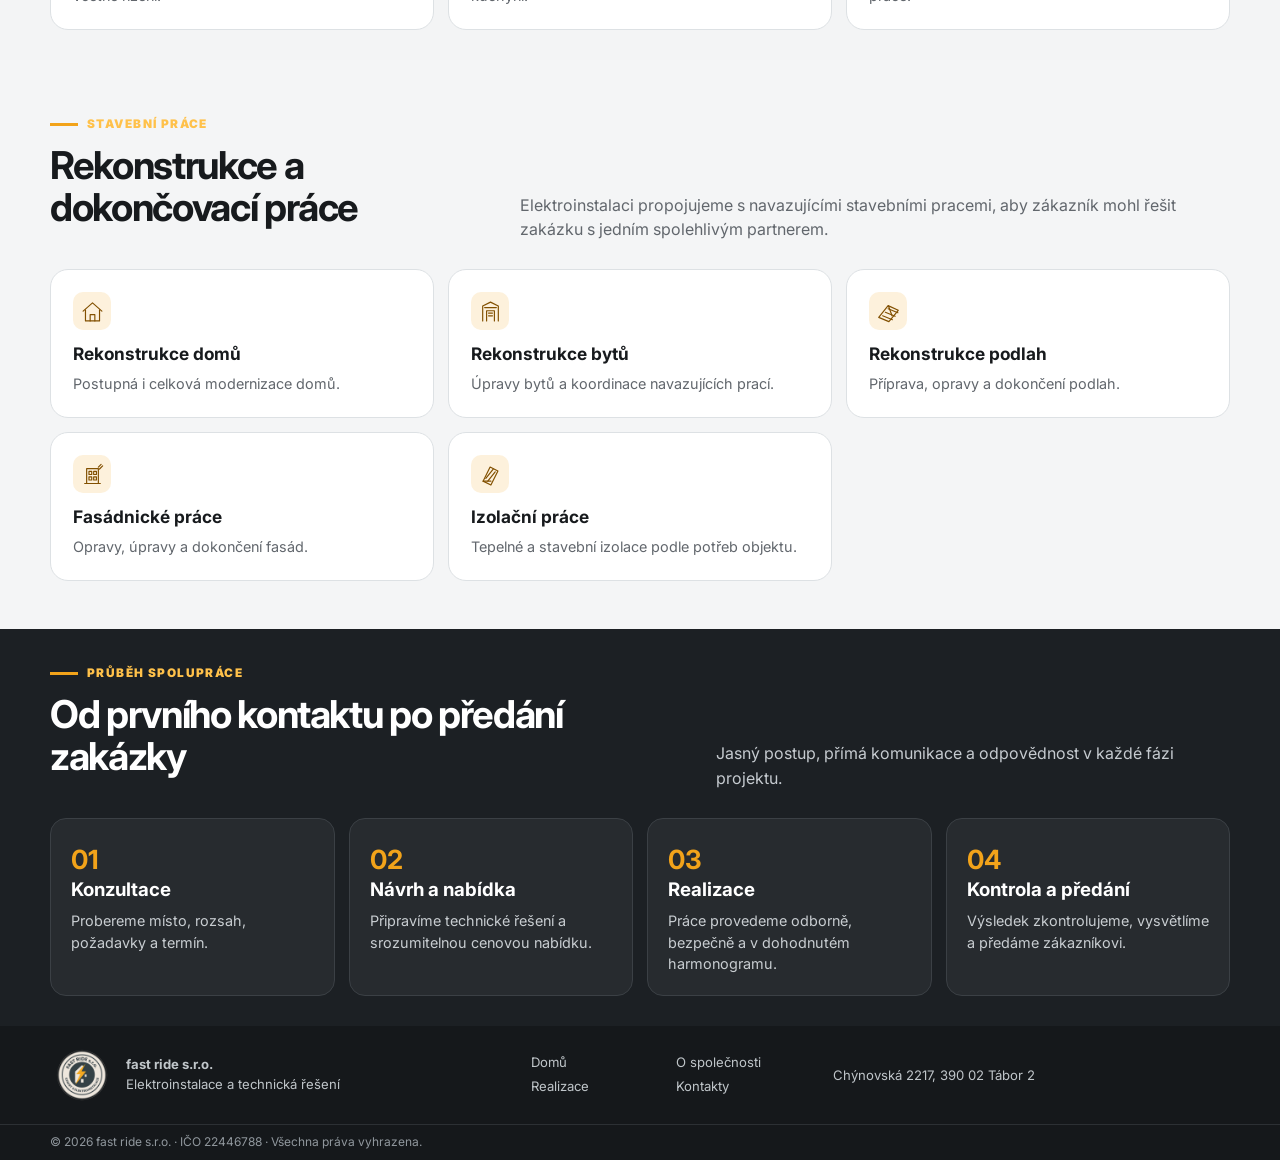
==== commit 2319b622: "Add files via upload" ====
--- a/index.html
+++ b/index.html
@@ -30,8 +30,6 @@
       "@id":"https://fast-ride.cz/#company",
       "name":"fast ride s.r.o.",
       "url":"https://fast-ride.cz/",
-      "telephone":"+420605871013",
-      "email":"jaroslav.vesely@centrum.cz",
       "image":"https://fast-ride.cz/assets/hero-electrical.webp",
       "areaServed":[
         {"@type":"Country","name":"Česká republika"},
@@ -77,20 +75,15 @@
       <span><b>fast ride s.r.o.</b><small>Elektroinstalace a technická řešení</small></span>
     </a>
 
-    <div class="mobile-header-center" aria-label="Kontaktní údaje společnosti">
+    <div class="mobile-header-center" aria-label="Název společnosti">
       <strong>fast ride s.r.o.</strong>
-      <a href="tel:+420605871013">+420 605 871 013</a>
-    </div>
-    <a class="header-phone" href="tel:+420605871013" aria-label="Zavolat na číslo +420 605 871 013">
-      <span>Telefon</span><b>+420 605 871 013</b>
-    </a>
+    </div>
     <button class="menu-button" type="button" aria-expanded="false" aria-controls="main-nav">Menu</button>
     <nav id="main-nav" class="main-nav" aria-label="Hlavní navigace">
       <a href="index.html">Domů</a>
       <a href="o-spolecnosti.html">O společnosti</a>
       <a href="realizace.html">Realizace</a>
       <a href="kontakty.html">Kontakty</a>
-      <a class="button button-accent nav-call phone-button" href="tel:+420605871013">+420 605 871 013</a>
     </nav>
   </div>
 </header>
@@ -106,7 +99,6 @@
       <a class="hero-company-link" href="o-spolecnosti.html">Více o společnosti →</a>
       <div class="hero-actions">
         <a class="button button-accent" href="kontakty.html">Nezávazná konzultace</a>
-        <a class="button button-ghost" href="tel:+420605871013">+420 605 871 013</a>
       </div>
     </div>
     <div class="hero-facts" aria-label="Hlavní přednosti">
@@ -124,7 +116,6 @@
       <div><span class="eyebrow">Naše služby</span><h2>Komplexní technické řešení od návrhu po servis</h2></div>
       <div class="process-contact section-phone-contact">
         <p>Zakázku řešíme jako celek — bezpečně, přesně a s ohledem na budoucí potřeby objektu.</p>
-        <a class="button button-accent phone-button" href="tel:+420605871013">+420 605 871 013</a>
       </div>
     </div>
     <div class="service-grid">
@@ -151,7 +142,6 @@
       </div>
       <div class="process-contact section-phone-contact">
         <p>Elektroinstalaci propojujeme s navazujícími stavebními pracemi, aby zákazník mohl řešit zakázku s jedním spolehlivým partnerem.</p>
-        <a class="button button-accent phone-button" href="tel:+420605871013">+420 605 871 013</a>
       </div>
     </div>
 
@@ -203,7 +193,7 @@
   <div class="container">
     <div class="section-heading process-heading">
       <div><span class="eyebrow">Průběh spolupráce</span><h2>Od prvního kontaktu po předání zakázky</h2></div>
-      <div class="process-contact"><p>Jasný postup, přímá komunikace a odpovědnost v každé fázi projektu.</p><a class="button button-accent phone-button" href="tel:+420605871013">+420 605 871 013</a></div>
+      <div class="process-contact"><p>Jasný postup, přímá komunikace a odpovědnost v každé fázi projektu.</p></div>
     </div>
     <div class="process-grid">
       <article><b>01</b><h3>Konzultace</h3><p>Probereme místo, rozsah, požadavky a termín.</p></article>
@@ -214,21 +204,6 @@
   </div>
 </section>
 
-<section class="contact-band">
-  <div class="container contact-band-grid">
-    <div>
-      <span class="eyebrow dark">Kontakt</span>
-      <h2>Plánujete elektroinstalaci nebo potřebujete rychle vyřešit poruchu?</h2>
-      <p>Předběžná konzultace je nezávazná. Zavolejte nebo napište a společně projdeme možnosti realizace.</p>
-    </div>
-    <div class="contact-band-details">
-      <span class="contact-band-label">Kontaktujte nás</span>
-      <a class="contact-phone-big" href="tel:+420605871013">+420 605 871 013</a>
-      <a href="mailto:jaroslav.vesely@centrum.cz">jaroslav.vesely@centrum.cz</a>
-      <span>Chýnovská 2217, 390 02 Tábor 2</span>
-    </div>
-  </div>
-</section>
 
 </main>
 
@@ -242,11 +217,7 @@
       <a href="index.html">Domů</a><a href="o-spolecnosti.html">O společnosti</a>
       <a href="realizace.html">Realizace</a><a href="kontakty.html">Kontakty</a>
     </nav>
-    <div class="footer-contact">
-      <a href="tel:+420605871013">+420 605 871 013</a>
-      <a href="mailto:jaroslav.vesely@centrum.cz">jaroslav.vesely@centrum.cz</a>
-      <span>Chýnovská 2217, 390 02 Tábor 2</span>
-    </div>
+    <div class="footer-contact"><span>Chýnovská 2217, 390 02 Tábor 2</span></div>
   </div>
   <div class="footer-legal"><div class="container">© <span data-year></span> fast ride s.r.o. · IČO 22446788 · Všechna práva vyhrazena.</div></div>
 </footer>
--- a/css/style.css
+++ b/css/style.css
@@ -1370,3 +1370,439 @@
     padding:18px;
   }
 }
+
+.project-button{
+ display:inline-flex;align-items:center;justify-content:center;border:1px solid #d6dadd;
+ background:#f4f5f6;padding:9px 11px;border-radius:9px;font-weight:800;color:#24282c
+}
+.project-button:hover{background:var(--accent);border-color:var(--accent);color:#17120a}
+
+.back-link{display:inline-flex;margin-bottom:18px;color:#d7dce0;font-weight:800;font-size:.88rem}
+.realization-project{overflow:hidden}
+.realization-intro{display:grid;grid-template-columns:.82fr 1.18fr;gap:42px;align-items:start;margin-bottom:34px}
+.realization-place{display:block;color:#915a00;text-transform:uppercase;letter-spacing:.09em;font-size:.72rem;font-weight:900;margin-bottom:9px}
+.realization-intro p{color:var(--muted);margin-bottom:12px}
+.realization-scope{margin:0;padding-left:20px;color:var(--muted)}
+.gallery-heading{display:flex;justify-content:space-between;align-items:end;gap:24px;margin-bottom:18px}
+.gallery-heading>p{max-width:360px;color:var(--muted);font-size:.88rem;margin:0}
+.realization-slider-wrap{position:relative}
+.realization-slider{
+ display:flex;gap:14px;overflow-x:auto;scroll-snap-type:x mandatory;scroll-behavior:smooth;
+ scrollbar-width:none;padding:2px 2px 12px
+}
+.realization-slider::-webkit-scrollbar{display:none}
+.gallery-item{
+ flex:0 0 calc(50% - 7px);scroll-snap-align:start;border:0;padding:0;background:#e5e8ea;
+ border-radius:16px;overflow:hidden;cursor:zoom-in;box-shadow:0 8px 24px rgba(12,18,24,.08)
+}
+.gallery-item img{width:100%;aspect-ratio:4/3;object-fit:cover}
+.slider-arrow{
+ position:absolute;z-index:4;top:50%;transform:translateY(-50%);width:44px;height:44px;border:0;
+ border-radius:50%;background:rgba(20,24,28,.86);color:#fff;font-size:2rem;line-height:1;cursor:pointer;
+ box-shadow:0 6px 20px rgba(0,0,0,.2)
+}
+.slider-prev{left:12px}.slider-next{right:12px}
+.photo-lightbox{
+ position:fixed;inset:0;z-index:200;background:rgba(10,12,14,.92);display:none;align-items:center;
+ justify-content:center;padding:70px 70px 34px
+}
+.photo-lightbox.open{display:flex}
+.photo-lightbox img{max-width:min(1180px,90vw);max-height:82vh;object-fit:contain;border-radius:10px}
+.lightbox-close,.lightbox-arrow{position:absolute;border:0;background:rgba(255,255,255,.12);color:#fff;cursor:pointer}
+.lightbox-close{right:24px;top:18px;width:44px;height:44px;border-radius:50%;font-size:1.8rem}
+.lightbox-arrow{top:50%;transform:translateY(-50%);width:48px;height:58px;border-radius:12px;font-size:2.2rem}
+.lightbox-prev{left:18px}.lightbox-next{right:18px}
+
+@media(min-width:781px){
+ /* Keep the desktop home hero compact enough for the first image/hero to fit a 13-inch display. */
+ body.home-page .hero-content,.hero-content{padding-top:26px;padding-bottom:18px}
+ .hero-lead{font-size:clamp(.96rem,1.35vw,1.1rem)}
+ .hero-new{white-space:nowrap;font-size:.94rem;margin-bottom:13px}
+ .hero-facts{margin-top:20px}
+}
+@media(max-width:780px){
+ .realization-intro{grid-template-columns:1fr;gap:10px}
+ .gallery-heading{align-items:flex-start;flex-direction:column;gap:4px}
+ .gallery-item{flex-basis:82%}
+ .photo-lightbox{padding:64px 14px 24px}
+ .lightbox-prev{left:8px}.lightbox-next{right:8px}
+}
+@media(max-width:520px){
+ .gallery-item{flex-basis:88%}
+ .slider-arrow{width:38px;height:38px}
+}
+
+
+/* ===== v3 refinements ===== */
+
+/* HOME: NOVINKA must remain visually important. Do not shrink it. */
+.hero-new-emphasis{
+  font-size:clamp(1.04rem,1.55vw,1.22rem) !important;
+  line-height:1.32;
+  margin-bottom:10px !important;
+  white-space:nowrap;
+}
+.hero-new-emphasis strong{
+  font-size:1.08em;
+  letter-spacing:.015em;
+}
+
+/* Desktop home stays compact, but typography is not reduced. */
+@media(min-width:781px){
+  .hero-content{padding-top:24px !important;padding-bottom:16px !important}
+  .hero-new-emphasis{font-size:clamp(1.04rem,1.55vw,1.22rem) !important}
+}
+
+/* REALIZACE: compact 4-card overview with equal-height cards and aligned CTAs. */
+.project-grid{
+  align-items:stretch;
+  gap:18px;
+}
+.project-card{
+  display:flex;
+  flex-direction:column;
+  height:100%;
+}
+.project-card > img{
+  width:100%;
+  height:168px !important;
+  aspect-ratio:auto !important;
+  object-fit:cover;
+}
+.project-card > div{
+  display:flex;
+  flex-direction:column;
+  flex:1;
+  padding-top:15px;
+}
+.project-card h2{
+  margin-bottom:8px;
+}
+.project-card p{
+  margin-bottom:13px;
+}
+.project-card .project-button,
+.project-card button{
+  margin-top:auto;
+  align-self:center;
+  min-width:190px;
+  text-align:center;
+}
+.project-button,
+.project-card button:not(:disabled){
+  background:var(--accent) !important;
+  border-color:var(--accent) !important;
+  color:#17120a !important;
+  font-weight:900;
+}
+.project-button:hover,
+.project-card button:not(:disabled):hover{
+  background:#1683d8 !important;
+  border-color:#1683d8 !important;
+  color:#fff !important;
+}
+.project-card button:disabled{
+  margin-top:auto;
+  align-self:center;
+  min-width:190px;
+}
+
+/* Make the full category overview fit better on a 13-inch notebook. */
+@media(min-width:900px){
+  .page-hero.compact-hero{
+    padding-top:30px !important;
+    padding-bottom:24px !important;
+  }
+  .section.compact{
+    padding-top:28px !important;
+    padding-bottom:30px !important;
+  }
+  .project-grid{
+    grid-template-columns:repeat(4,minmax(0,1fr)) !important;
+  }
+  .project-card > img{
+    height:154px !important;
+  }
+  .project-card > div{
+    padding:14px !important;
+  }
+  .project-card h2{
+    font-size:1.16rem !important;
+    line-height:1.15;
+  }
+  .project-card p{
+    font-size:.88rem;
+    line-height:1.38;
+  }
+}
+
+/* DETAIL PAGES: remove unnecessary vertical emptiness. */
+.realization-hero{
+  padding-top:28px !important;
+  padding-bottom:22px !important;
+}
+.realization-project{
+  padding-top:0 !important;
+}
+.realization-intro{
+  margin-bottom:18px !important;
+  gap:28px !important;
+}
+.gallery-heading{
+  margin-top:0 !important;
+  margin-bottom:12px !important;
+}
+.gallery-heading h2{
+  margin-bottom:0;
+}
+
+/* GALLERY: show full photos, never crop them. */
+.realization-slider{
+  align-items:center;
+  gap:12px;
+  padding-bottom:8px;
+}
+.gallery-item{
+  flex:0 0 auto !important;
+  height:300px;
+  width:auto !important;
+  background:#eef0f2;
+  display:flex;
+  align-items:center;
+  justify-content:center;
+}
+.gallery-item img{
+  width:auto !important;
+  height:100% !important;
+  max-width:none !important;
+  aspect-ratio:auto !important;
+  object-fit:contain !important;
+  display:block;
+}
+/* Landscape images naturally become wider; portrait images stay narrower,
+   so several full photographs are visible at once on desktop. */
+@media(min-width:900px){
+  .gallery-item{height:285px}
+  .realization-slider-wrap{margin-top:2px}
+}
+@media(max-width:780px){
+  .gallery-item{
+    height:360px;
+    max-width:86vw;
+  }
+  .gallery-item img{
+    max-width:86vw !important;
+    height:auto !important;
+    max-height:360px !important;
+  }
+}
+@media(max-width:520px){
+  .gallery-item{
+    height:315px;
+    max-width:88vw;
+  }
+  .gallery-item img{
+    max-width:88vw !important;
+    max-height:315px !important;
+  }
+}
+
+
+/* ===== FINAL RADOSOVICKA BUILD ===== */
+.hero-new.hero-new-emphasis{font-size:clamp(1.18rem,1.7vw,1.48rem)!important;font-weight:800;white-space:nowrap;letter-spacing:-.012em}
+.hero-new.hero-new-emphasis strong{font-size:1.02em!important;color:#fff}
+.hero-new.hero-new-emphasis .novinka-square{width:.78em;height:.78em}
+@media(max-width:980px){.hero-new.hero-new-emphasis{white-space:normal;font-size:1.12rem!important}}
+.project-card-link{color:inherit;text-decoration:none;cursor:pointer;transition:transform .18s ease,box-shadow .18s ease,border-color .18s ease}
+.project-card-link:hover{transform:translateY(-3px);box-shadow:0 14px 35px rgba(20,25,30,.12);border-color:rgba(235,151,24,.65)}
+.project-card .project-button{display:inline-flex;justify-content:center;align-items:center;background:var(--accent)!important;border:1px solid var(--accent)!important;color:#17120a!important;padding:10px 14px;border-radius:9px;font-weight:900;margin-top:auto;align-self:center;min-width:190px}
+.project-card-link:hover .project-button{background:#1683d8!important;border-color:#1683d8!important;color:#fff!important}
+.project-button-muted{background:#eceff1!important;border-color:#d9dde0!important;color:#747b80!important}
+.project-card-disabled{cursor:default}
+.detail-topline{display:flex;align-items:center;gap:18px}
+.back-circle{width:52px;height:52px;border-radius:50%;background:var(--accent);color:#16120c!important;display:inline-flex;align-items:center;justify-content:center;font-size:1.75rem;font-weight:900;line-height:1;text-decoration:none;flex:0 0 auto;transition:.18s ease}
+.back-circle:hover{background:#1683d8;color:#fff!important;transform:translateX(-2px)}
+.project-feature{padding-top:28px!important;padding-bottom:26px!important}
+.project-feature-grid{display:grid;grid-template-columns:minmax(0,.92fr) minmax(420px,1.08fr);gap:42px;align-items:center}
+.project-feature-copy .realization-place{font-size:.78rem;margin-bottom:8px}
+.project-feature-copy h2{font-size:clamp(2.05rem,4vw,4.4rem);line-height:.96;letter-spacing:-.045em;color:var(--accent);margin:0 0 8px}
+.project-address{font-weight:800;color:#31373b;margin:0 0 20px;font-size:1.02rem}
+.project-feature-photo{border-radius:20px;overflow:hidden;box-shadow:0 18px 44px rgba(17,25,33,.17);background:#e7e9eb}
+.project-feature-photo img{width:100%;height:420px;object-fit:cover;display:block}
+.gallery-section{padding-top:20px!important}
+.realization-slider{scroll-snap-type:x proximity;overflow-x:auto;scroll-behavior:smooth}
+.gallery-item{scroll-snap-align:start;border-radius:14px;overflow:hidden;border:1px solid #dfe3e6;box-shadow:0 8px 20px rgba(21,28,35,.08);padding:0;cursor:zoom-in}
+.gallery-item img{background:#f0f2f3}
+@media(min-width:1200px){.gallery-item{height:330px}}
+@media(max-width:900px){.project-feature-grid{grid-template-columns:1fr;gap:22px}.project-feature-photo{order:-1}.project-feature-photo img{height:min(56vw,420px)}.back-circle{width:46px;height:46px;font-size:1.5rem}}
+@media(max-width:560px){.detail-topline{align-items:flex-start}.project-feature-copy h2{font-size:2.35rem}.project-feature-photo img{height:62vw}.project-card>img{height:145px!important}}
+
+
+/* ===== USER REFINEMENTS 2026-08-26 ===== */
+/* Home: keep NOVINKA large and orange; slightly reduce only the following announcement text. */
+.hero-new.hero-new-emphasis{font-size:clamp(1.08rem,1.52vw,1.34rem)!important;white-space:nowrap!important;letter-spacing:-.015em}
+.hero-new.hero-new-emphasis strong{font-size:1.12em!important;color:var(--accent)!important;margin-right:.28em}
+.hero-new.hero-new-emphasis .novinka-square{background:var(--accent)!important}
+@media(max-width:1180px) and (min-width:981px){.hero-new.hero-new-emphasis{font-size:clamp(1rem,1.34vw,1.17rem)!important}}
+@media(max-width:980px){.hero-new.hero-new-emphasis{white-space:normal!important;font-size:1.08rem!important}.hero-new.hero-new-emphasis strong{font-size:1.12em!important}}
+
+/* Detail pages: keep Radošovická 4 together on desktop and make the realization date more visible. */
+.project-feature-copy .realization-place{font-size:1rem!important;font-weight:900!important;letter-spacing:.035em;margin-bottom:7px!important}
+.project-feature-copy h2{font-size:clamp(1.95rem,3.25vw,3.75rem)!important;line-height:1!important;margin-bottom:7px!important}
+@media(min-width:901px){.project-feature-copy h2{white-space:nowrap}}
+@media(max-width:560px){.project-feature-copy h2{font-size:2.2rem!important;white-space:normal}}
+
+/* ===== CONSISTENT PAGE-HERO SPACING 2026-08-26 =====
+   Keep typography unchanged. Use the same top spacing on all dark page headers. */
+.page-hero,
+.page-hero.compact-hero,
+.page-hero.contact-hero{
+  padding-top:42px !important;
+}
+/* Realizace heading stays on one line on notebook/desktop without changing font size. */
+@media(min-width:900px){
+  .page-hero.compact-hero h1{white-space:nowrap;max-width:none;}
+}
+
+/* ===== REALIZACE — TWO-BLOCK PORTFOLIO 2026-09-25 ===== */
+.portfolio-hero{
+  background:#081018;
+  color:#fff;
+  position:relative;
+  overflow:hidden;
+  border-bottom:1px solid rgba(255,255,255,.08);
+}
+.portfolio-hero::before{
+  content:"";
+  position:absolute;inset:0;
+  background:
+    radial-gradient(circle at 72% 34%,rgba(52,93,120,.14),transparent 33%),
+    linear-gradient(115deg,rgba(255,255,255,.02),transparent 35%);
+  pointer-events:none;
+}
+.portfolio-hero-grid{position:relative;display:grid;grid-template-columns:minmax(0,1.05fr) minmax(430px,.95fr);gap:38px;align-items:center;min-height:310px;padding-top:34px;padding-bottom:32px}
+.portfolio-hero-copy{position:relative;z-index:2}
+.portfolio-hero .eyebrow{color:var(--accent);font-weight:900;letter-spacing:.14em}
+.portfolio-hero .eyebrow::before{content:"";display:inline-block;width:34px;height:2px;background:var(--accent);vertical-align:middle;margin-right:12px}
+.portfolio-hero h1{color:#fff;margin:8px 0 12px;font-size:clamp(2.25rem,4.4vw,4.65rem);line-height:.98;letter-spacing:-.045em;max-width:760px}
+.portfolio-hero-copy>p{max-width:660px;color:#dce4e9;font-size:1rem;line-height:1.55;margin:0}
+.portfolio-project-tabs{display:grid;grid-template-columns:repeat(2,minmax(0,1fr));gap:12px;margin-top:22px;max-width:620px}
+.portfolio-project-tab{border:1px solid #66747e;border-radius:7px;padding:11px 14px;background:rgba(9,16,23,.7);display:flex;flex-direction:column;gap:3px}
+.portfolio-project-tab small{font-weight:900;letter-spacing:.09em;color:#b9c4cb}.portfolio-project-tab.active small{color:var(--accent)}
+.portfolio-project-tab strong{font-size:1.02rem}.portfolio-project-tab span{font-size:.77rem;color:#cbd4da}
+.portfolio-blueprint{height:278px;position:relative;z-index:1;display:flex;align-items:center;justify-content:center}
+.portfolio-blueprint>img{position:absolute;top:24px;left:0;width:83%;height:calc(100% - 4px);object-fit:contain;object-position:left bottom;opacity:.95}
+.portfolio-blueprint ul{list-style:none;margin:0 0 65px auto;padding:0;position:relative;z-index:2;font-size:.68rem;letter-spacing:.045em;color:#d7e0e6;display:grid;gap:14px;min-width:145px;transform:translateX(7px)}
+.portfolio-blueprint li{padding-left:20px;position:relative}.portfolio-blueprint li::before{content:"";position:absolute;left:0;top:50%;width:11px;height:1px;background:#91a2ae}
+.portfolio-blueprint>b{position:absolute;left:8%;top:-8px;display:inline-flex;align-items:center;gap:12px;color:var(--accent);font-size:.72rem;letter-spacing:.14em;white-space:nowrap}.portfolio-blueprint>b::before{content:"";display:block;width:34px;height:2px;background:var(--accent)}
+.portfolio-back{display:inline-flex;color:#d7e0e6!important;text-decoration:none;font-weight:800;font-size:.82rem;margin-bottom:14px}.portfolio-back:hover{color:var(--accent)!important}
+.portfolio-detail-hero .portfolio-hero-grid{min-height:275px}.portfolio-detail-hero h1{font-size:clamp(2rem,3.65vw,3.9rem);line-height:1.02}.portfolio-detail-hero .portfolio-project-tabs{display:none}
+.project-grid-two{grid-template-columns:repeat(2,minmax(0,1fr))!important;max-width:1060px;margin:0 auto;gap:24px!important}
+.project-grid-two .project-card>img{height:245px!important}
+.project-grid-two .project-card>div{padding:22px!important}
+.project-grid-two .project-card h2{font-size:1.42rem!important;line-height:1.16!important;min-height:3.25em}
+.project-grid-two .project-card p{font-size:.94rem!important;line-height:1.5!important;min-height:4.5em}
+@media(max-width:900px){
+ .portfolio-hero-grid{grid-template-columns:1fr;gap:4px;min-height:0;padding-top:30px;padding-bottom:25px}
+ .portfolio-blueprint{height:190px;margin-top:8px;opacity:.85}
+ .portfolio-blueprint>img{width:100%}
+ .portfolio-blueprint ul{display:none}
+ .portfolio-blueprint>b{font-size:.63rem}
+ .portfolio-project-tabs{max-width:none}
+ .project-grid-two{grid-template-columns:1fr!important;max-width:640px}
+ .project-grid-two .project-card h2,.project-grid-two .project-card p{min-height:0}
+ .project-grid-two .project-card>img{height:230px!important}
+}
+@media(max-width:560px){
+ .portfolio-hero h1{font-size:2.35rem}
+ .portfolio-project-tabs{grid-template-columns:1fr}
+ .portfolio-blueprint{height:150px}
+ .project-grid-two .project-card>img{height:190px!important}
+}
+
+/* About page: approved replacement images are landscape photographs. */
+.about-photo-electrician,
+.about-photo-finishing{
+  width:min(100%, 560px) !important;
+  aspect-ratio:4 / 2.6 !important;
+}
+.about-photo-electrician img,
+.about-photo-finishing img{
+  width:100%;
+  height:100% !important;
+  object-fit:cover;
+  object-position:center;
+}
+
+/* realizace-lightbox-v2 */
+
+.project-photo img{cursor:zoom-in}
+.photo-lightbox{
+ position:fixed;inset:0;z-index:200;background:rgba(245,247,250,.28);backdrop-filter:blur(12px) saturate(.95);
+ -webkit-backdrop-filter:blur(12px) saturate(.95);display:none;align-items:center;justify-content:center;
+ padding:70px 70px 34px
+}
+.photo-lightbox.open{display:flex}
+.photo-lightbox img{max-width:min(1240px,92vw);max-height:84vh;object-fit:contain;border-radius:12px;box-shadow:0 18px 48px rgba(0,0,0,.18);background:#fff}
+.lightbox-close,.lightbox-arrow{position:absolute;border:0;background:rgba(20,24,28,.12);color:#111;cursor:pointer;backdrop-filter:blur(4px)}
+.lightbox-close{right:24px;top:18px;width:44px;height:44px;border-radius:50%;font-size:1.8rem;line-height:1}
+.lightbox-arrow{top:50%;transform:translateY(-50%);width:48px;height:58px;border-radius:12px;font-size:2.2rem;line-height:1}
+.lightbox-prev{left:18px}.lightbox-next{right:18px}
+@media(max-width:780px){.photo-lightbox{padding:64px 14px 24px}.lightbox-prev{left:8px}.lightbox-next{right:8px}}
+
+/* Gallery mark: fixed screen dimensions on every opened photo. */
+.photo-lightbox .lightbox-photo{position:relative;display:block;flex:none;max-width:min(1240px,92vw);max-height:84vh;line-height:0}
+.photo-lightbox .lightbox-photo > img{display:block;width:100%;height:100%;max-width:none;max-height:none;object-fit:contain;border-radius:12px}
+.photo-lightbox .lightbox-brand{box-sizing:border-box;position:absolute;left:50%;bottom:20px;transform:translateX(-50%);width:max-content;height:68px;display:flex;align-items:center;justify-content:center;gap:12px;color:#fff;font:700 24px/1 Arial,Helvetica,sans-serif;letter-spacing:.25px;white-space:nowrap;text-shadow:0 1px 3px rgba(0,0,0,.48)}
+.photo-lightbox .lightbox-brand > span:last-child{color:rgba(255,255,255,.8)}
+.photo-lightbox .lightbox-brand-emblem{position:relative;display:block;flex:none;width:45px;height:45px;overflow:hidden;border-radius:50%;box-shadow:0 1px 4px rgba(0,0,0,.4)}
+.photo-lightbox .lightbox-brand-emblem img{position:absolute;left:-8px;top:-8px;display:block;width:61px;height:61px;max-width:none;max-height:none;border-radius:0;object-fit:cover;box-shadow:none}
+@media(max-width:520px){.photo-lightbox .lightbox-brand{bottom:10px;height:48px;gap:7px;font-size:16px}.photo-lightbox .lightbox-brand-emblem{width:32px;height:32px}.photo-lightbox .lightbox-brand-emblem img{left:-6px;top:-6px;width:44px;height:44px}}
+
+
+/* Technical decorative hero drawings for About + Contact */
+.page-hero{
+  position:relative;
+  overflow:hidden;
+  isolation:isolate;
+}
+.page-hero > .container{
+  position:relative;
+  z-index:2;
+}
+.about-hero::after,
+.contact-hero::after{
+  content:"";
+  position:absolute;
+  bottom:0;
+  pointer-events:none;
+  background-repeat:no-repeat;
+  background-size:contain;
+  z-index:1;
+}
+.about-hero::after{
+  right:0;
+  width:min(57%, 760px);
+  height:min(78%, 270px);
+  background-image:url("../assets/hero-cables.svg");
+  background-position:right bottom;
+  opacity:.46;
+}
+.contact-hero::after{
+  left:max(22px, calc((100% - 1180px)/2));
+  width:min(47%, 640px);
+  height:180px;
+  background-image:url("../assets/hero-contact-tech.svg");
+  background-position:left bottom;
+  opacity:.28;
+}
+@media(max-width:900px){
+  .about-hero::after{width:48%;opacity:.28}
+  .contact-hero::after{width:45%;opacity:.17}
+}
+@media(max-width:780px){
+  .about-hero::after,
+  .contact-hero::after{
+    display:none;
+  }
+}
